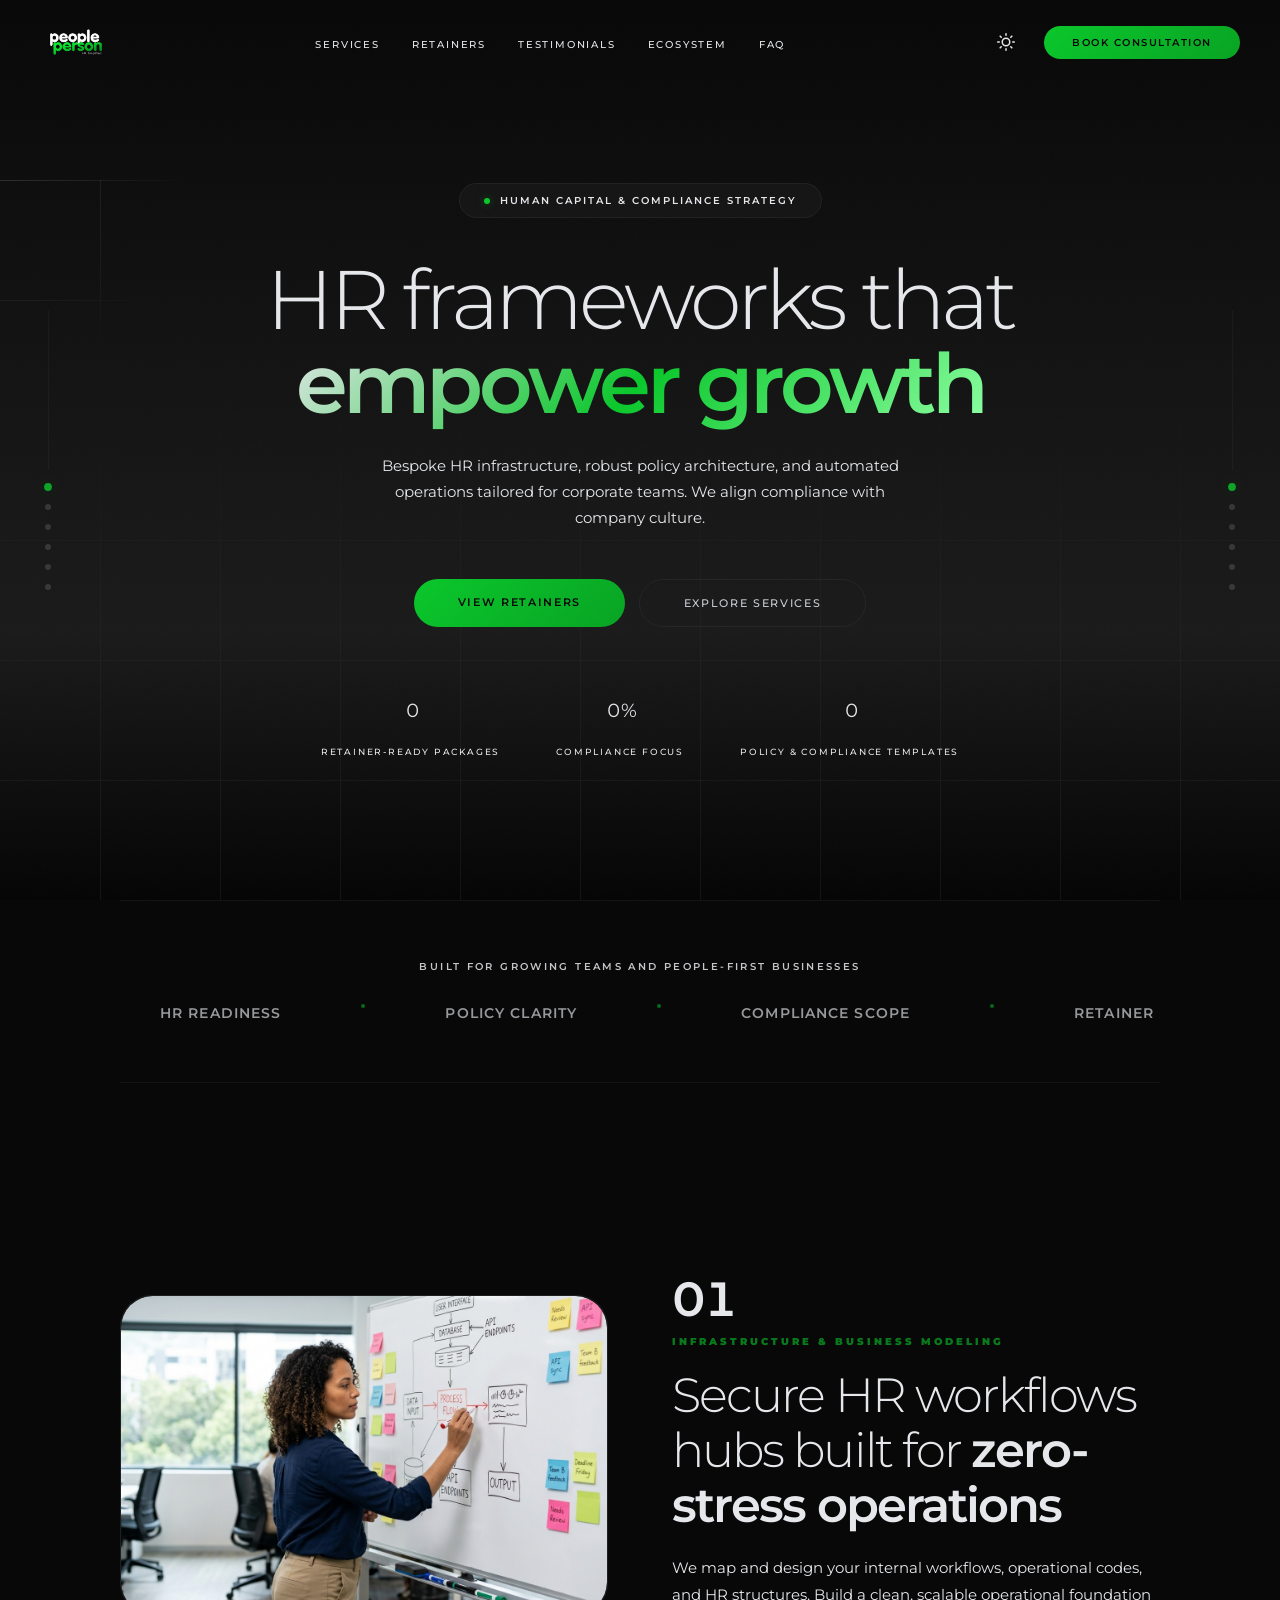
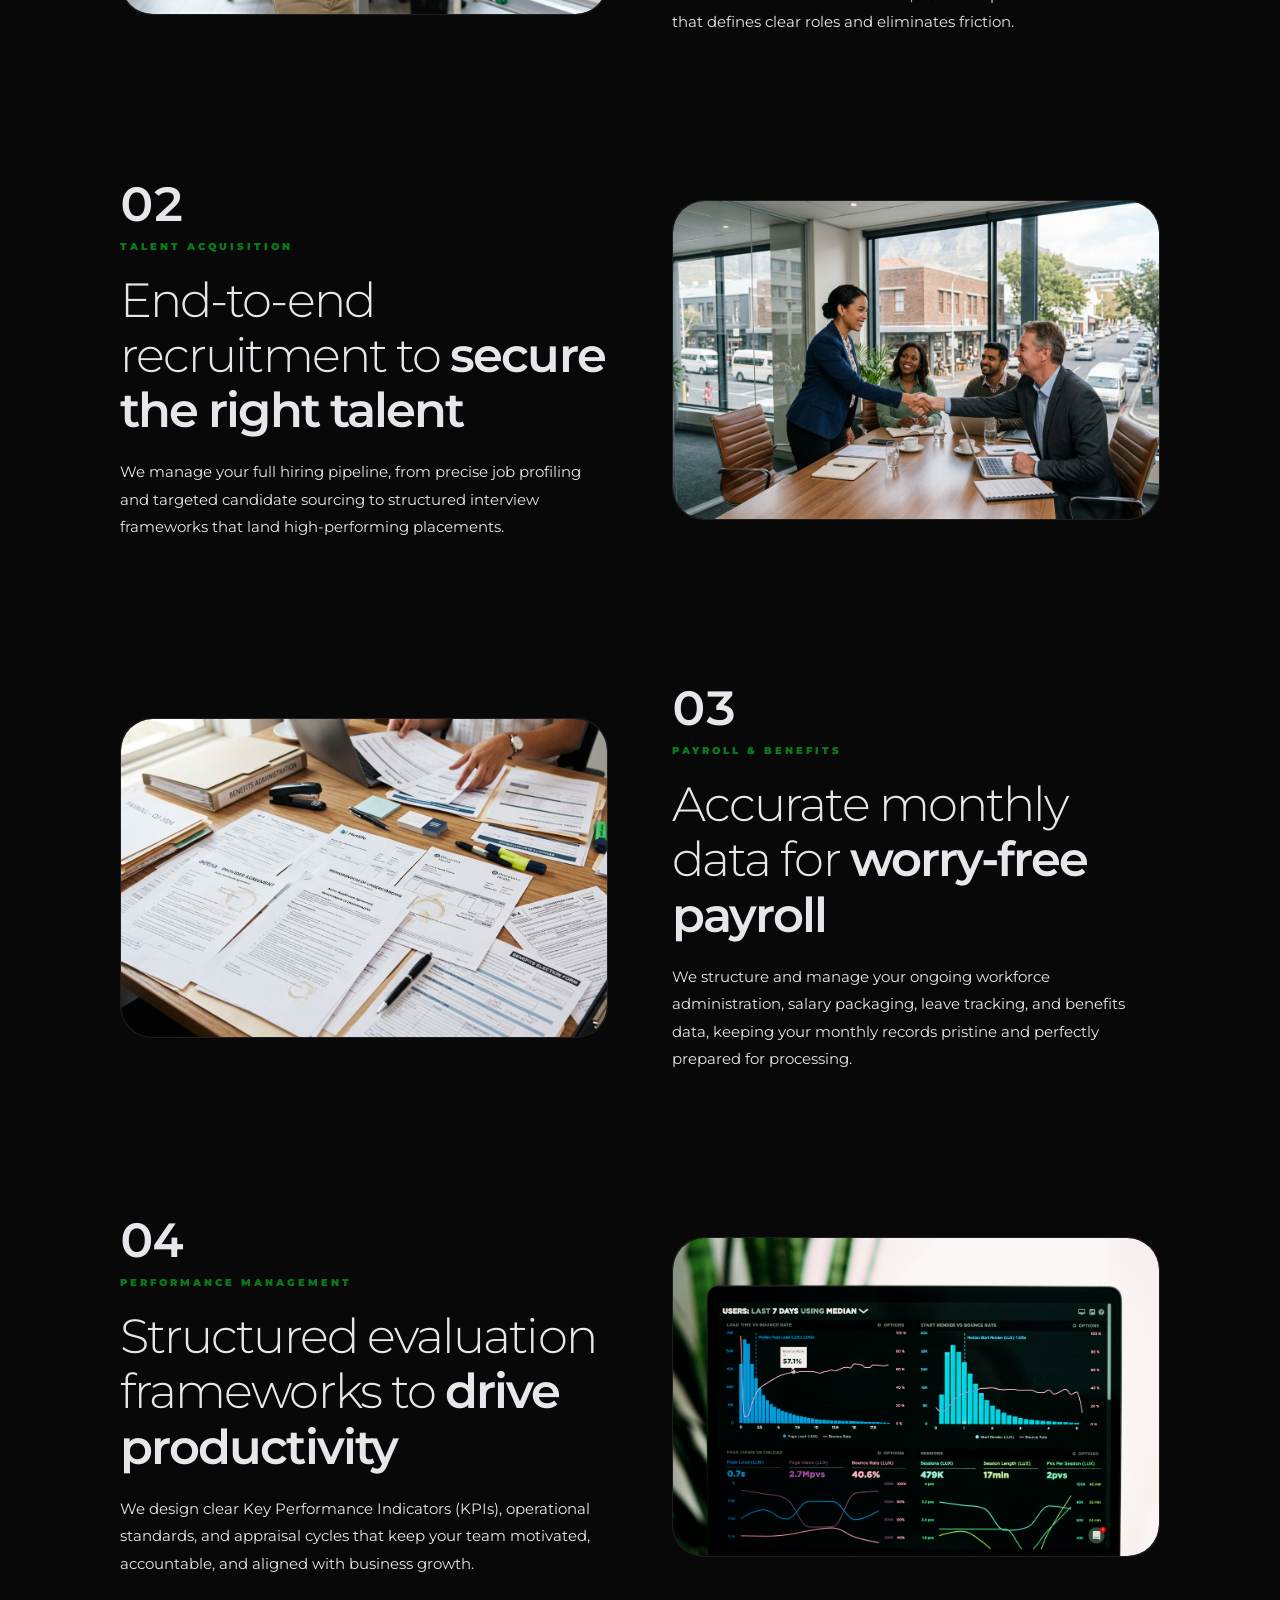
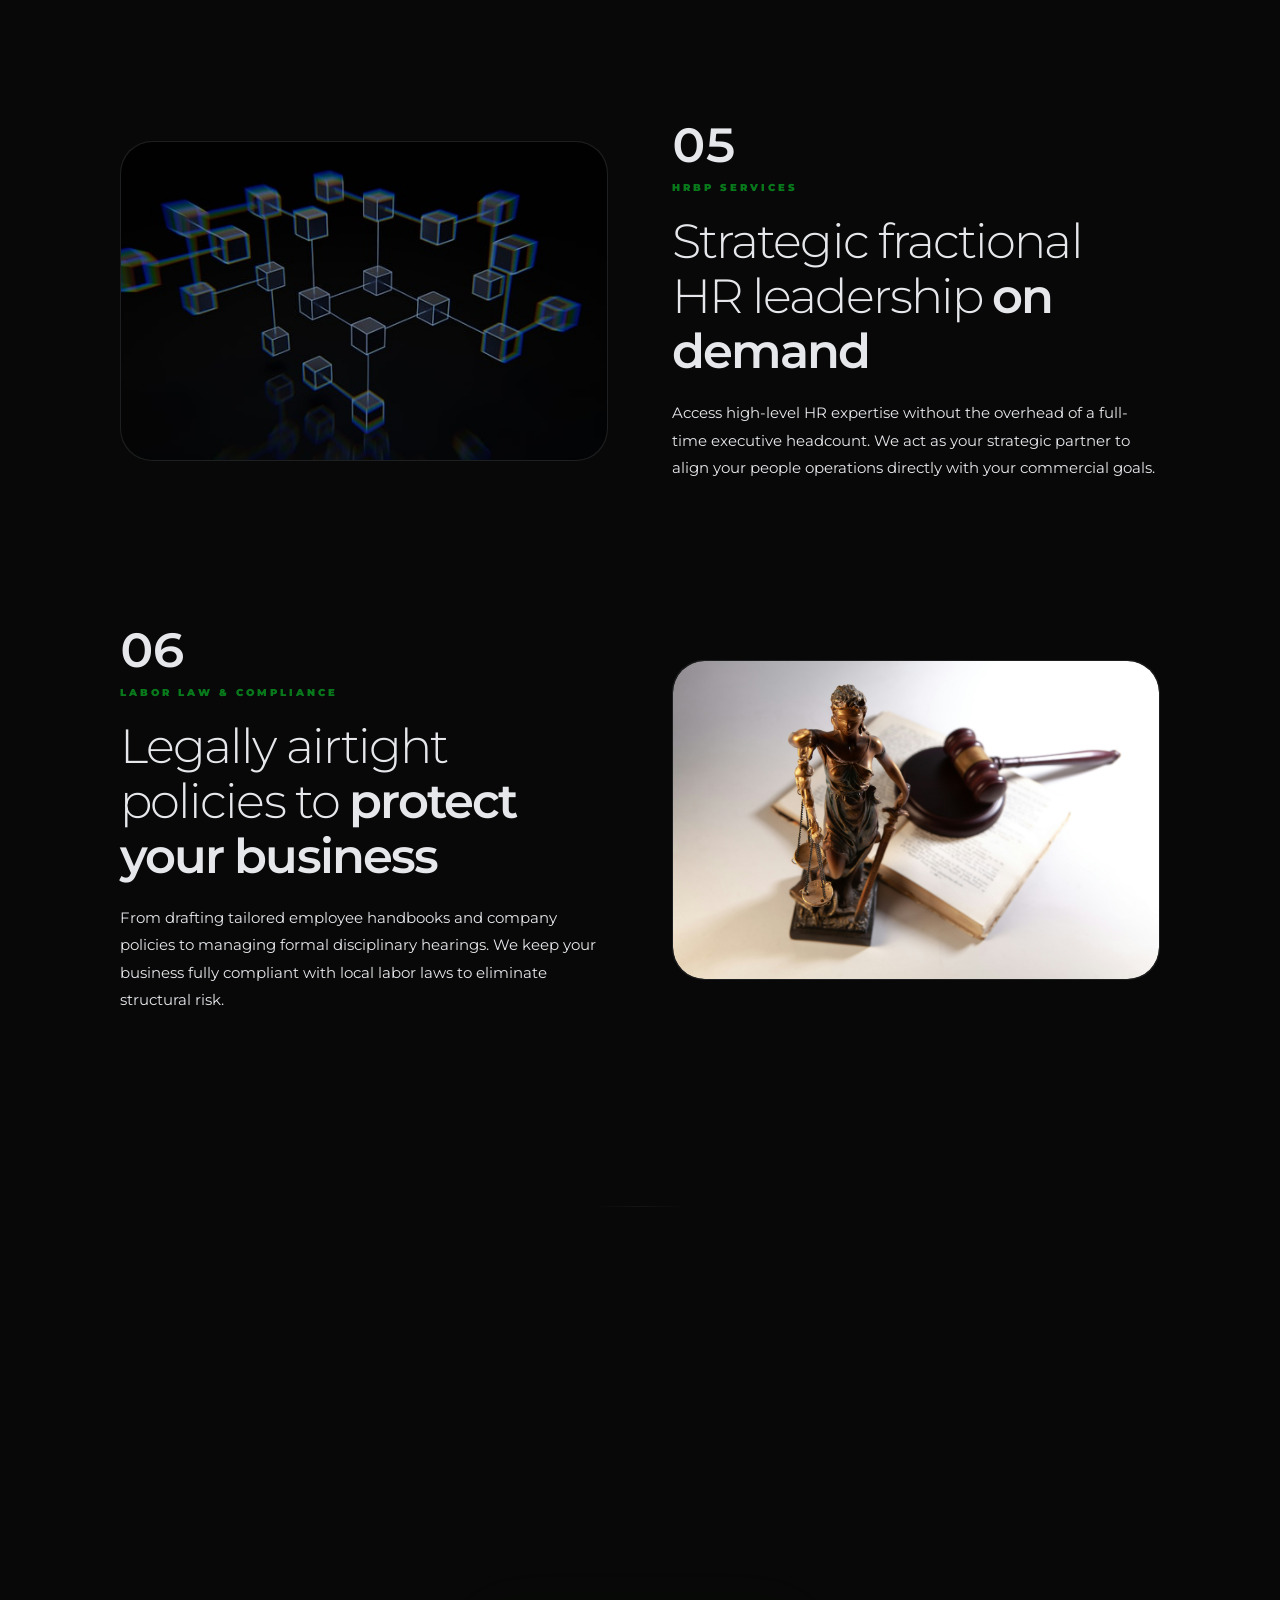
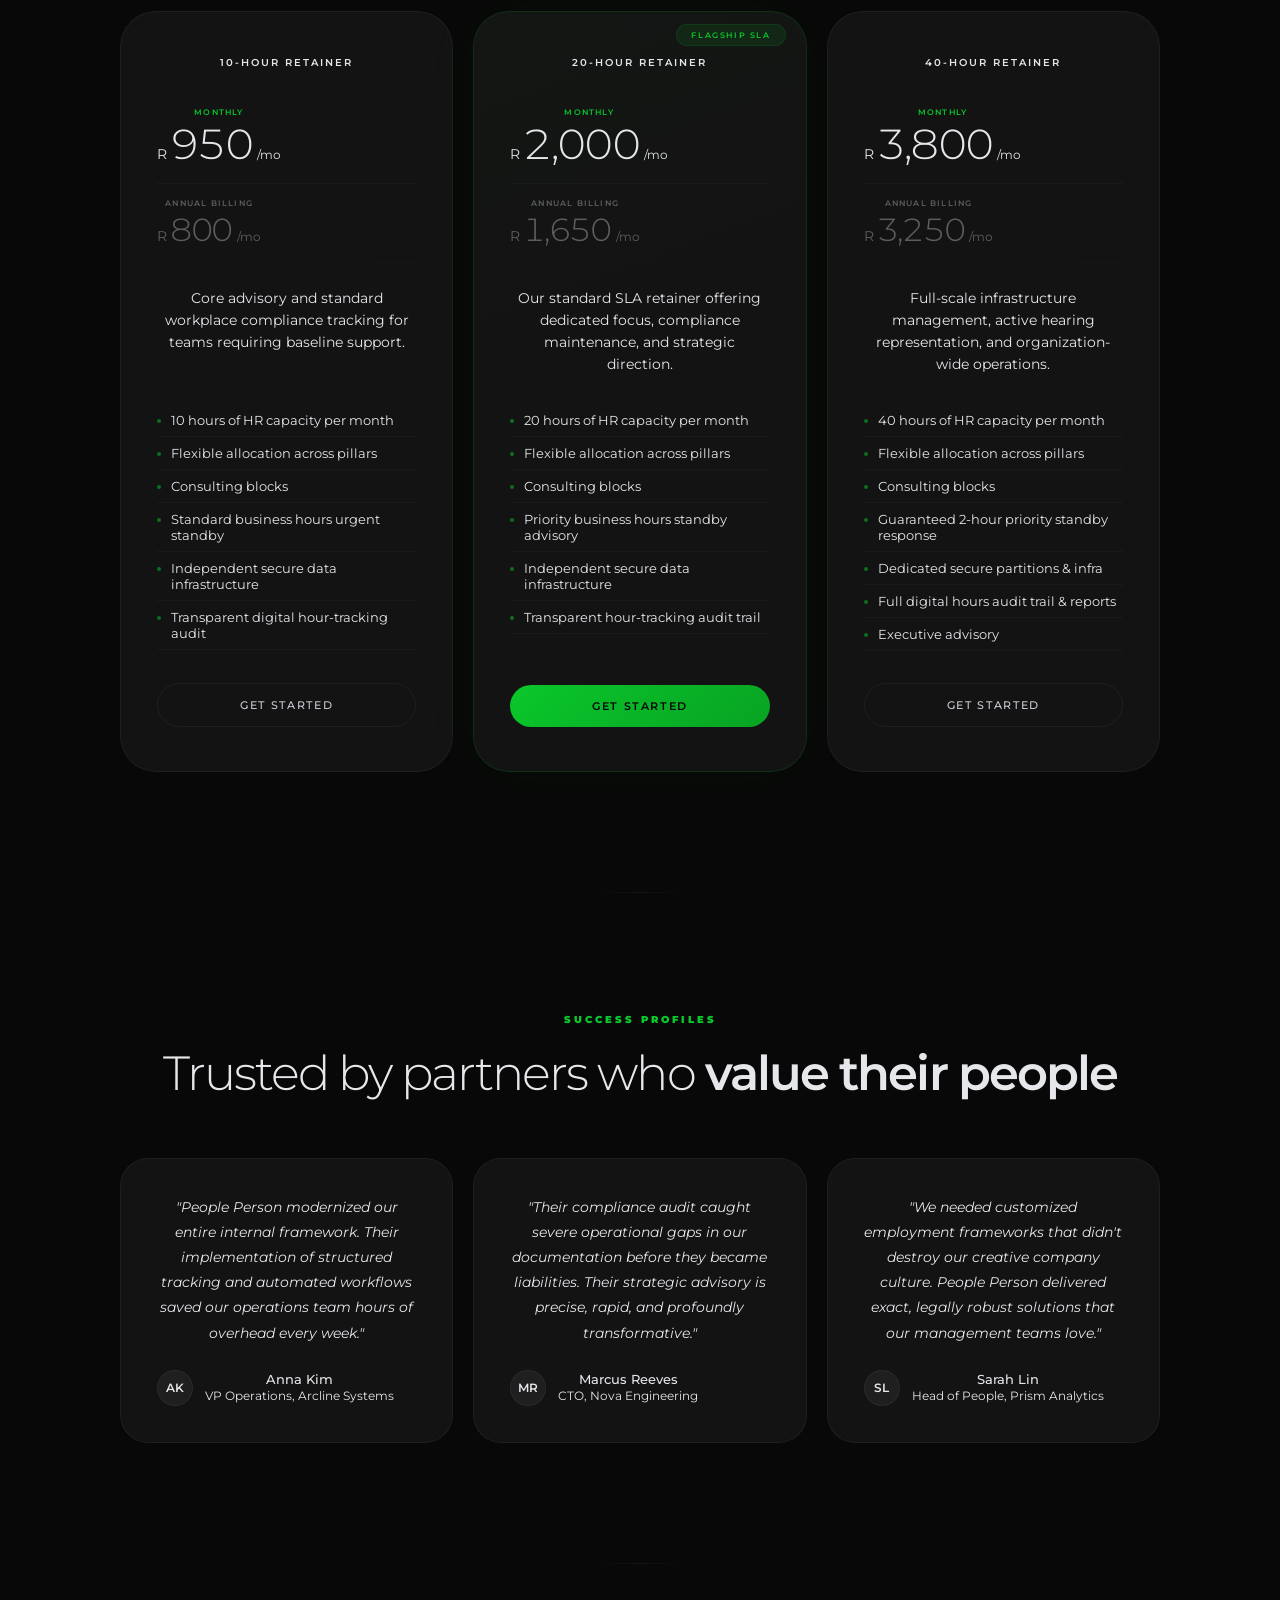
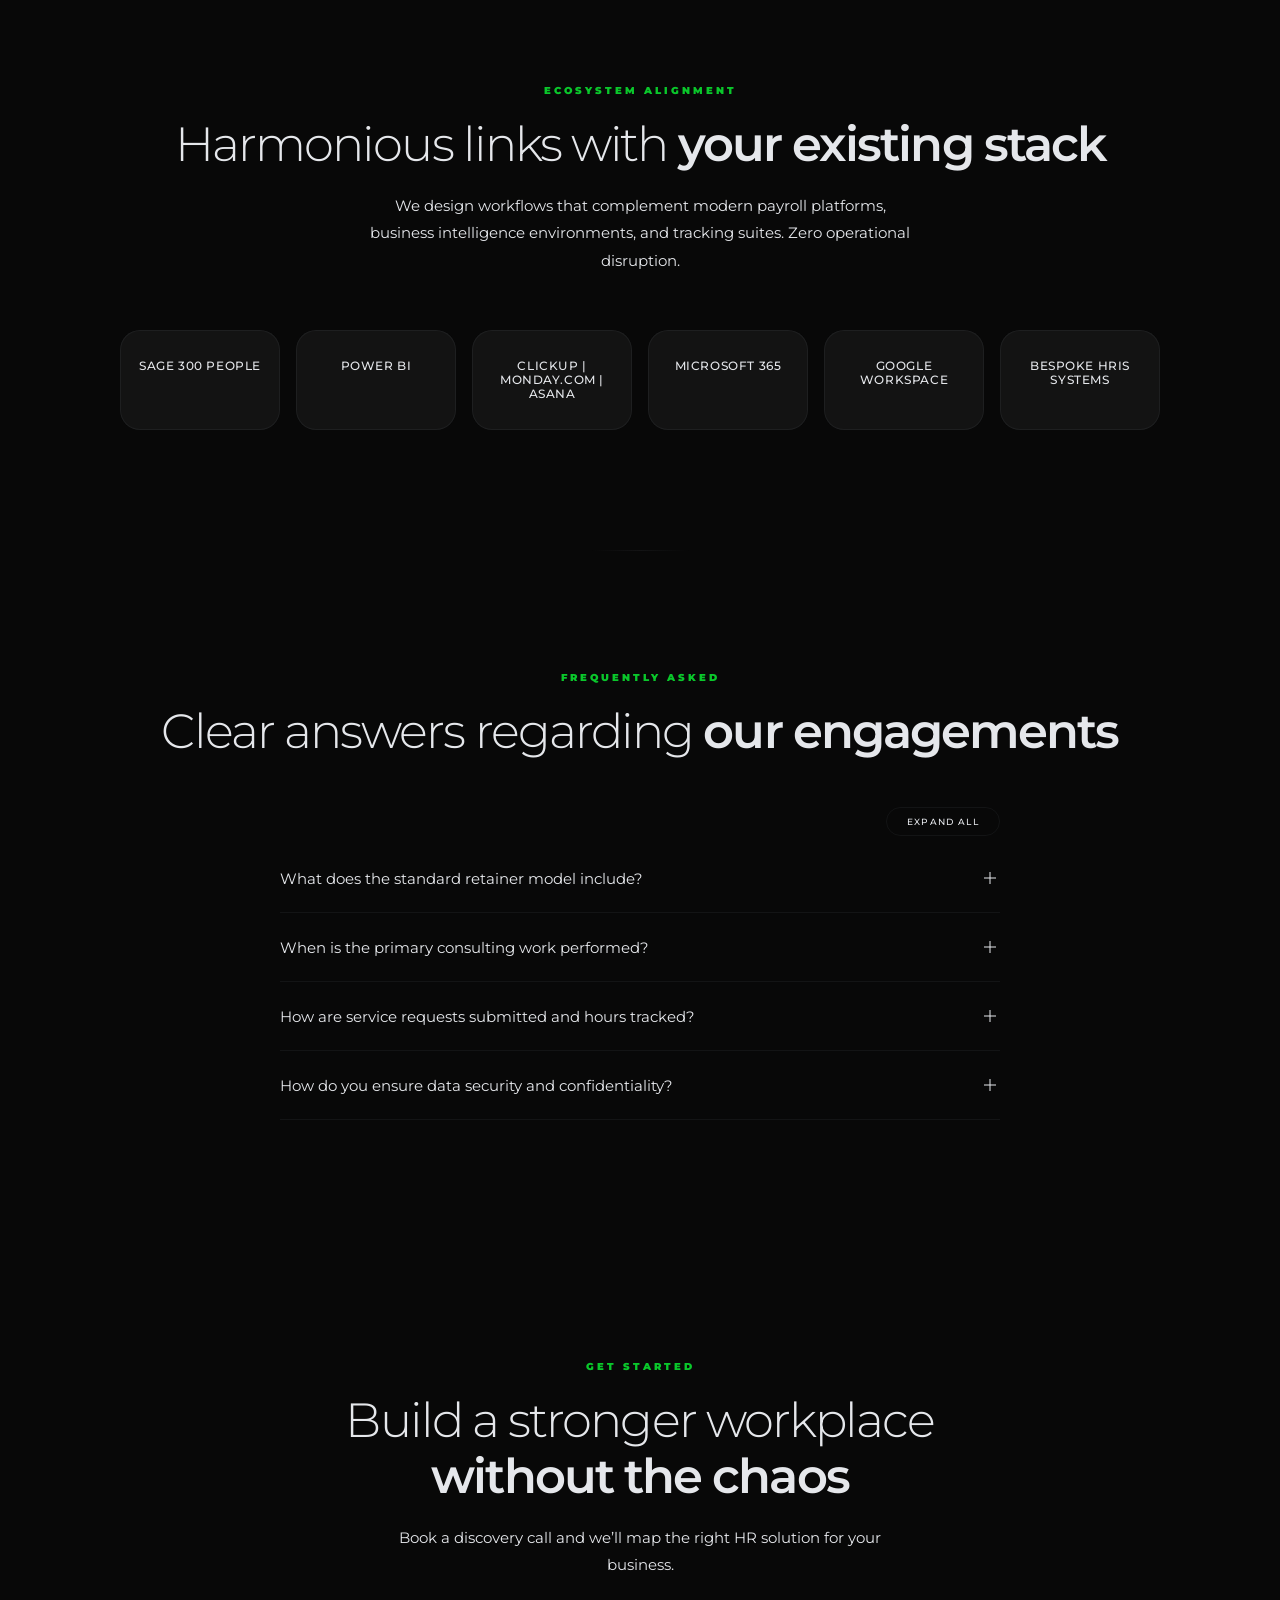
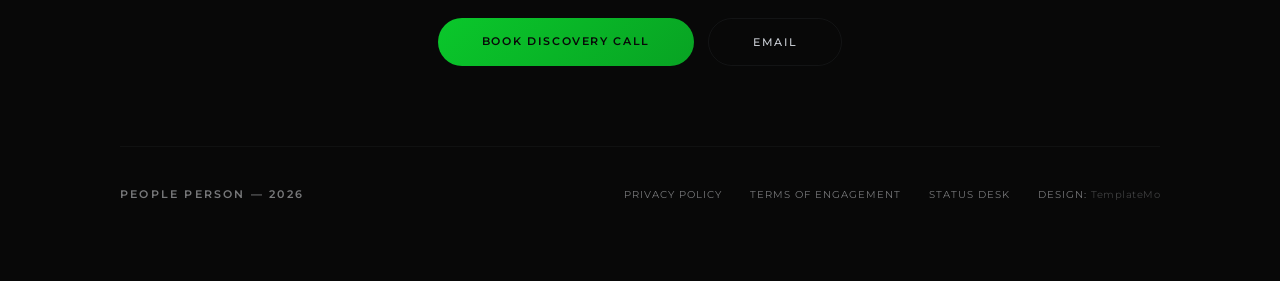
==== index.html @ 93ae8f50 "CTA update" ====
<!DOCTYPE html>
<html lang="en">
<head>
<meta charset="UTF-8">
<meta name="viewport" content="width=device-width, initial-scale=1.0">
<title>People Person — Bespoke HR Consultancy & People Strategy</title>
<link rel="preconnect" href="https://fonts.googleapis.com">
<link href="https://fonts.googleapis.com/css2?family=Montserrat:wght=300;400;500;600;700&display=swap" rel="stylesheet">
<link rel="stylesheet" href="templatemo-621-luminary-style.css">
</head>
<body>

<svg class="grain" width="100%" height="100%">
  <filter id="n"><feTurbulence type="fractalNoise" baseFrequency="0.65" numOctaves="5" stitchTiles="stitch"/><feColorMatrix type="saturate" values="0"/></filter>
  <rect width="100%" height="100%" filter="url(#n)"/>
</svg>
<div class="atmosphere"></div>

<nav class="top-nav" id="topNav">
  <a href="#hero" class="nav-brand" aria-label="People Person home">
    <img src="images/logo_dark_mode.png" alt="People Person Logo" class="logo-image logo-dark">
    <img src="images/logo_light_mode1.png" alt="People Person Logo" class="logo-image logo-light">
  </a>
  <ul class="nav-links">
    <li><a href="#services">Services</a></li>
    <li><a href="#pricing">Retainers</a></li>
    <li><a href="#testimonials">Testimonials</a></li>
    <li><a href="#integrations">Ecosystem</a></li>
    <li><a href="#faq">FAQ</a></li>
  </ul>
  <div class="nav-right" id="navRight">
    <button class="theme-toggle" id="themeToggle" aria-label="Toggle theme">
      <svg class="sun-icon" viewBox="0 0 24 24" width="18" height="18" stroke="currentColor" stroke-width="2" fill="none" stroke-linecap="round" stroke-linejoin="round">
        <circle cx="12" cy="12" r="5"></circle><line x1="12" y1="1" x2="12" y2="3"></line><line x1="12" y1="21" x2="12" y2="23"></line><line x1="4.22" y1="4.22" x2="5.64" y2="5.64"></line><line x1="18.36" y1="18.36" x2="19.78" y2="19.78"></line><line x1="1" y1="12" x2="3" y2="12"></line><line x1="21" y1="12" x2="23" y2="12"></line><line x1="4.22" y1="19.78" x2="5.64" y2="18.36"></line><line x1="18.36" y1="5.64" x2="19.78" y2="4.22"></line>
      </svg>
      <svg class="moon-icon" viewBox="0 0 24 24" width="18" height="18" stroke="currentColor" stroke-width="2" fill="none" stroke-linecap="round" stroke-linejoin="round">
        <path d="M21 12.79A9 9 0 1 1 11.21 3 7 7 0 0 0 21 12.79z"></path>
      </svg>
    </button>
    <a href="https://calendar.app.google/dWncbSp8jBmYi63D6" target="_blank" rel="noopener noreferrer" class="nav-cta">Book Consultation</a>
  </div>
  <button class="nav-toggle" id="navToggle" aria-label="Toggle menu" aria-expanded="false">
    <span class="toggle-bar"></span><span class="toggle-bar"></span>
  </button>
</nav>

<div class="mobile-menu" id="mobileMenu">
  <div class="mobile-menu-inner">
    <div class="mobile-menu-links">
      <a href="#hero" class="mobile-menu-link" data-index="01">Home</a>
      <a href="#services" class="mobile-menu-link" data-index="02">Services</a>
      <a href="#pricing" class="mobile-menu-link" data-index="03">Retainers</a>
      <a href="#testimonials" class="mobile-menu-link" data-index="04">Testimonials</a>
      <a href="#integrations" class="mobile-menu-link" data-index="05">Ecosystem</a>
      <a href="#faq" class="mobile-menu-link" data-index="06">FAQ</a>
      <a href="https://calendar.app.google/dWncbSp8jBmYi63D6" target="_blank" rel="noopener noreferrer" class="mobile-menu-link" data-index="07">Get Started</a>
    </div>
    <div class="mobile-menu-footer">
      <a href="mailto:hello@peopleperson.co.za?subject=Privacy%20Policy%20Request">Privacy Policy</a>
      <a href="mailto:hello@peopleperson.co.za?subject=Terms%20of%20Engagement">Terms of Engagement</a>
      <a href="mailto:hello@peopleperson.co.za?subject=Contact%20Request">Contact</a>
    </div>
  </div>
</div>

<nav class="side-panel left" aria-label="Scroll indicators">
  <div class="side-track"><div class="side-track-fill" id="leftTrack"></div></div>
  <div class="side-dot active"></div>
  <div class="side-dot"></div>
  <div class="side-dot"></div>
  <div class="side-dot"></div>
  <div class="side-dot"></div>
  <div class="side-dot"></div>
</nav>

<nav class="side-panel right" aria-label="Status indicators">
  <div class="side-track"><div class="side-track-fill" id="rightTrack"></div></div>
  <div class="side-dot"></div>
  <div class="side-dot"></div>
  <div class="side-dot active"></div>
  <div class="side-dot"></div>
  <div class="side-dot"></div>
  <div class="side-dot"></div>
</nav>

<main class="main">

  <section class="hero" id="hero">
    <div class="hero-grid"></div>
    <div class="hero-badge">
      <div class="hero-badge-dot"></div>
      <span>Human Capital & Compliance Strategy</span>
    </div>
    <h1>HR frameworks that<br><em>empower growth</em></h1>
    <p class="hero-sub">
      Bespoke HR infrastructure, robust policy architecture, and automated operations tailored for corporate teams. We align compliance with company culture.
    </p>
    <div class="hero-ctas">
      <a href="#pricing" class="btn-primary">View Retainers</a>
      <a href="#services" class="btn-secondary">Explore Services</a>
    </div>
    <div class="hero-metrics">
      <div class="metric">
        <div class="metric-value"><span class="counter" data-target="3" data-decimals="0">0</span></div>
        <div class="metric-label">Retainer-ready packages</div>
      </div>
      <div class="metric">
        <div class="metric-value"><span class="counter" data-target="100" data-decimals="0">0</span><span>%</span></div>
        <div class="metric-label">Compliance Focus</div>
      </div>
      <div class="metric">
        <div class="metric-value"><span class="counter" data-target="5" data-decimals="0">0</span></div>
        <div class="metric-label">Policy & compliance templates</div>
      </div>
    </div>
  </section>

  <div class="logo-ticker reveal">
    <div class="logo-ticker-label">Built for growing teams and people-first businesses</div>
    <div class="ticker-track" id="tickerTrack">
      <span class="ticker-item">HR readiness</span><span class="ticker-dot"></span>
      <span class="ticker-item">Policy clarity</span><span class="ticker-dot"></span>
      <span class="ticker-item">Compliance scope</span><span class="ticker-dot"></span>
      <span class="ticker-item">Retainer planning</span><span class="ticker-dot"></span>
      <span class="ticker-item">People operations</span><span class="ticker-dot"></span>
      <span class="ticker-item">Founder alignment</span><span class="ticker-dot"></span>
      <span class="ticker-item">HR readiness</span><span class="ticker-dot"></span>
      <span class="ticker-item">Policy clarity</span><span class="ticker-dot"></span>
      <span class="ticker-item">Compliance scope</span><span class="ticker-dot"></span>
      <span class="ticker-item">Retainer planning</span><span class="ticker-dot"></span>
      <span class="ticker-item">People operations</span><span class="ticker-dot"></span>
      <span class="ticker-item">Founder alignment</span><span class="ticker-dot"></span>
    </div>
  </div>

  <section class="section" id="services">

    <div class="feature reveal">
      <div class="feature-visual">
        <img src="images/infrastructure_modelling.png" alt="A photograph of a South African mixed race woman drawing a systems workflow on a whiteboard in an office. She uses a red marker, and colorful sticky notes are placed around the board. The image has a clean, soft-focus finish with clear details and minimal shadows. This image was generated with Gemini AI.">
      </div>
      <div class="feature-content">
        <div class="feature-number">01</div>
        <p class="section-tag">Infrastructure & Business Modeling</p>
        <h2 class="section-title">Secure HR workflows hubs built for <strong>zero-stress operations</strong></h2>
        <p class="section-body">
          We map and design your internal workflows, operational codes, and HR structures. Build a clean, scalable operational foundation that defines clear roles and eliminates friction.
        </p>
      </div>
    </div>

    <div class="feature reverse reveal">
      <div class="feature-visual">
        <img src="images/recruitment.png" alt="A photograph from inside a modern boardroom showing a diverse interview panel. A female candidate and a male panellist are smiling and shaking hands over a large wooden conference table in agreement. Large glass windows in the background look out onto a realistic view of Kloof Street in Gardens, Cape Town, with Table Mountain visible in the distance under neutral, daytime lighting. This image was generated with Gemini AI.">
      </div>
      <div class="feature-content">
        <div class="feature-number">02</div>
        <p class="section-tag">Talent Acquisition</p>
        <h2 class="section-title">End-to-end recruitment to <strong>secure the right talent</strong></h2>
        <p class="section-body">
          We manage your full hiring pipeline, from precise job profiling and targeted candidate sourcing to structured interview frameworks that land high-performing placements.
        </p>
      </div>
    </div>

    <div class="feature reveal">
      <div class="feature-visual">
        <img src="images/benefits_payroll.png" alt="This photograph captures a professional administrative environment. An over-the-shoulder perspective shows a person's hands (wearing a watch) sorting physical documents on a cluttered wooden desk. The foreground and middle ground are covered with multiple forms and invoices related to human resources. Visible document titles include: "BENEFITS ADMINISTRATION" on a file binder, a "PROVIDER AGREEMENT," "MEMORANDUM OF UNDERSTANDING," "Discovery Health INVOICE," a "W-4 FORM" labeled as a Payroll Authorization Form, and a "BENEFITS ELECTION FORM." The desk also holds a laptop (partially visible), a stapler, several pens, a yellow highlighter, a calculator, and two coffee cups. The background is a soft-focus view of an office with natural light. The lighting is soft and neutral. This image was generated with Gemini AI.">
      </div>
      <div class="feature-content">
        <div class="feature-number">03</div>
        <p class="section-tag">Payroll & Benefits</p>
        <h2 class="section-title">Accurate monthly data for <strong>worry-free payroll</strong></h2>
        <p class="section-body">
          We structure and manage your ongoing workforce administration, salary packaging, leave tracking, and benefits data, keeping your monthly records pristine and perfectly prepared for processing.
        </p>
      </div>
    </div>

    <div class="feature reverse reveal">
      <div class="feature-visual">
        <img src="images/performance_manage.jpg" alt="Photo by <a href="https://unsplash.com/@lukechesser?utm_source=unsplash&utm_medium=referral&utm_content=creditCopyText">Luke Chesser</a> on <a href="https://unsplash.com/photos/graphs-of-performance-analytics-on-a-laptop-screen-JKUTrJ4vK00?utm_source=unsplash&utm_medium=referral&utm_content=creditCopyText">Unsplash</a>>
      </div>
      <div class="feature-content">
        <div class="feature-number">04</div>
        <p class="section-tag">Performance Management</p>
        <h2 class="section-title">Structured evaluation frameworks to <strong>drive productivity</strong></h2>
        <p class="section-body">
          We design clear Key Performance Indicators (KPIs), operational standards, and appraisal cycles that keep your team motivated, accountable, and aligned with business growth.
        </p>
      </div>
    </div>

    <div class="feature reveal">
      <div class="feature-visual">
        <img src="images/tm-luminary-01.jpg" alt="Strategic HR operations dashboard consulting">
      </div>
      <div class="feature-content">
        <div class="feature-number">05</div>
        <p class="section-tag">HRBP Services</p>
        <h2 class="section-title">Strategic fractional HR leadership <strong>on demand</strong></h2>
        <p class="section-body">
          Access high-level HR expertise without the overhead of a full-time executive headcount. We act as your strategic partner to align your people operations directly with your commercial goals.
        </p>
      </div>
    </div>

    <div class="feature reverse reveal">
      <div class="feature-visual">
        <img src="images/compliance.jpg" alt="Photo by <a href="https://unsplash.com/@sasun1990?utm_source=unsplash&utm_medium=referral&utm_content=creditCopyText">Sasun Bughdaryan</a> on <a href="https://unsplash.com/photos/statue-of-justice-gavel-and-open-book-on-table-YFz39MOmxnQ?utm_source=unsplash&utm_medium=referral&utm_content=creditCopyText">Unsplash</a>
   </div>
      <div class="feature-content">
        <div class="feature-number">06</div>
        <p class="section-tag">Labor Law & Compliance</p>
        <h2 class="section-title">Legally airtight policies to <strong>protect your business</strong></h2>
        <p class="section-body">
          From drafting tailored employee handbooks and company policies to managing formal disciplinary hearings. We keep your business fully compliant with local labor laws to eliminate structural risk.
        </p>
      </div>

  </section>

  <div class="silk-divider reveal"></div>

  <section class="section section-center" id="pricing">
    <p class="section-tag reveal">Flexible Engagements</p>
    <h2 class="section-title reveal reveal-d1">Strategic HR solutions that <strong>match your size</strong></h2>
    <p class="section-body reveal reveal-d2">Secure continuous advisory or launch specific framework overhauls. Transparent, predictable models.</p>

    <div class="pricing-toggle reveal reveal-d3">
      <span class="pricing-toggle-label active" id="monthlyLabel">Monthly Retainer</span>
      <div class="toggle-switch" id="pricingToggle" role="switch" aria-checked="false" tabindex="0"></div>
      <span class="pricing-toggle-label" id="annualLabel">Annual Commitment</span>
      <span class="save-badge" id="saveBadge">Save 15%</span>
    </div>

    <div class="pricing-grid">
      <div class="pricing-card reveal reveal-d1">
        <div class="pricing-badge">Starter</div>
        <div class="pricing-tier">10-Hour Retainer</div>
        <div class="pricing-prices">
          <div class="price-option monthly active">
            <div>
              <div class="price-label">Monthly</div>
              <div class="price-option-left">
                <span class="price-currency">R</span>
                <span class="price-amount">950</span>
                <span class="price-period">/mo</span>
              </div>
            </div>
          </div>
          <div class="price-option annual">
            <div>
              <div class="price-label">Annual Billing</div>
              <div class="price-option-left">
                <span class="price-currency">R</span>
                <span class="price-amount">800</span>
                <span class="price-period">/mo</span>
              </div>
            </div>
          </div>
        </div>
        <p class="pricing-desc">Core advisory and standard workplace compliance tracking for teams requiring baseline support.</p>
        <ul class="pricing-features">
          <li>10 hours of HR capacity per month</li>
          <li>Flexible allocation across pillars</li>
          <li>Consulting blocks</li>
          <li>Standard business hours urgent standby</li>
          <li>Independent secure data infrastructure</li>
          <li>Transparent digital hour-tracking audit</li>
        </ul>
        <a href="https://calendar.app.google/dWncbSp8jBmYi63D6" target="_blank" rel="noopener noreferrer" class="btn-secondary">Get Started</a>
      </div>

      <div class="pricing-card featured reveal reveal-d2">
        <div class="pricing-badge">Flagship SLA</div>
        <div class="pricing-tier">20-Hour Retainer</div>
        <div class="pricing-prices">
          <div class="price-option monthly active">
            <div>
              <div class="price-label">Monthly</div>
              <div class="price-option-left">
                <span class="price-currency">R</span>
                <span class="price-amount">2,000</span>
                <span class="price-period">/mo</span>
              </div>
            </div>
          </div>
          <div class="price-option annual">
            <div>
              <div class="price-label">Annual Billing</div>
              <div class="price-option-left">
                <span class="price-currency">R</span>
                <span class="price-amount">1,650</span>
                <span class="price-period">/mo</span>
              </div>
            </div>
          </div>
        </div>
        <p class="pricing-desc">Our standard SLA retainer offering dedicated focus, compliance maintenance, and strategic direction.</p>
        <ul class="pricing-features">
          <li>20 hours of HR capacity per month</li>
          <li>Flexible allocation across pillars</li>
          <li>Consulting blocks</li>
          <li>Priority business hours standby advisory</li>
          <li>Independent secure data infrastructure</li>
          <li>Transparent hour-tracking audit trail</li>
        </ul>
        <a href="https://calendar.app.google/dWncbSp8jBmYi63D6" target="_blank" rel="noopener noreferrer" class="btn-primary">Get Started</a>
      </div>

      <div class="pricing-card reveal reveal-d3">
        <div class="pricing-badge">Enterprise</div>
        <div class="pricing-tier">40-Hour Retainer</div>
        <div class="pricing-prices">
          <div class="price-option monthly active">
            <div>
              <div class="price-label">Monthly</div>
              <div class="price-option-left">
                <span class="price-currency">R</span>
                <span class="price-amount">3,800</span>
                <span class="price-period">/mo</span>
              </div>
            </div>
          </div>
          <div class="price-option annual">
            <div>
              <div class="price-label">Annual Billing</div>
              <div class="price-option-left">
                <span class="price-currency">R</span>
                <span class="price-amount">3,250</span>
                <span class="price-period">/mo</span>
              </div>
            </div>
          </div>
        </div>
        <p class="pricing-desc">Full-scale infrastructure management, active hearing representation, and organization-wide operations.</p>
        <ul class="pricing-features">
          <li>40 hours of HR capacity per month</li>
          <li>Flexible allocation across pillars</li>
          <li>Consulting blocks</li>
          <li>Guaranteed 2-hour priority standby response</li>
          <li>Dedicated secure partitions & infra</li>
          <li>Full digital hours audit trail & reports</li>
          <li>Executive advisory</li>
        </ul>
        <a href="https://calendar.app.google/dWncbSp8jBmYi63D6" target="_blank" rel="noopener noreferrer" class="btn-secondary">Get Started</a>
      </div>
    </div>
  </section>

  <div class="silk-divider reveal"></div>

  <section class="section section-center" id="testimonials">
    <p class="section-tag reveal">Success Profiles</p>
    <h2 class="section-title reveal reveal-d1">Trusted by partners who <strong>value their people</strong></h2>

    <div class="testimonials-grid">
      <div class="testimonial-card reveal reveal-d1">
        <p class="testimonial-quote">"People Person modernized our entire internal framework. Their implementation of structured tracking and automated workflows saved our operations team hours of overhead every week."</p>
        <div class="testimonial-author">
          <div class="testimonial-avatar">AK</div>
          <div>
            <div class="testimonial-name">Anna Kim</div>
            <div class="testimonial-role">VP Operations, Arcline Systems</div>
          </div>
        </div>
      </div>

      <div class="testimonial-card reveal reveal-d2">
        <p class="testimonial-quote">"Their compliance audit caught severe operational gaps in our documentation before they became liabilities. Their strategic advisory is precise, rapid, and profoundly transformative."</p>
        <div class="testimonial-author">
          <div class="testimonial-avatar">MR</div>
          <div>
            <div class="testimonial-name">Marcus Reeves</div>
            <div class="testimonial-role">CTO, Nova Engineering</div>
          </div>
        </div>
      </div>

      <div class="testimonial-card reveal reveal-d3">
        <p class="testimonial-quote">"We needed customized employment frameworks that didn't destroy our creative company culture. People Person delivered exact, legally robust solutions that our management teams love."</p>
        <div class="testimonial-author">
          <div class="testimonial-avatar">SL</div>
          <div>
            <div class="testimonial-name">Sarah Lin</div>
            <div class="testimonial-role">Head of People, Prism Analytics</div>
          </div>
        </div>
      </div>
    </div>
  </section>

  <div class="silk-divider reveal"></div>

  <section class="section section-center" id="integrations">
    <p class="section-tag reveal">Ecosystem Alignment</p>
    <h2 class="section-title reveal reveal-d1">Harmonious links with <strong>your existing stack</strong></h2>
    <p class="section-body reveal reveal-d2">We design workflows that complement modern payroll platforms, business intelligence environments, and tracking suites. Zero operational disruption.</p>

    <div class="integrations-grid reveal reveal-d3">
      <div class="integration-item"><div class="integration-name">Sage 300 People</div></div>
      <div class="integration-item"><div class="integration-name">Power BI</div></div>
      <div class="integration-item"><div class="integration-name">ClickUp | Monday.com | Asana</div></div>
      <div class="integration-item"><div class="integration-name">Microsoft 365</div></div>
      <div class="integration-item"><div class="integration-name">Google Workspace</div></div>
      <div class="integration-item"><div class="integration-name">Bespoke HRIS Systems</div></div>
    </div>
  </section>

  <div class="silk-divider reveal"></div>

  <section class="section section-center" id="faq">
    <p class="section-tag reveal">Frequently Asked</p>
    <h2 class="section-title reveal reveal-d1">Clear answers regarding <strong>our engagements</strong></h2>

    <div class="faq-list reveal reveal-d2">
      <div class="faq-controls">
        <button class="faq-toggle-all" id="faqToggleAll">Expand All</button>
      </div>
      <div class="faq-item">
        <button class="faq-question">What does the standard retainer model include?<span class="faq-icon"></span></button>
        <div class="faq-answer"><div class="faq-answer-inner">Our flagship retainer includes a flexible allocation of 20 (twenty) hours per calendar month, which can be distributed across any combination of HR advisory, compliance, system pipeline deployment, or training functions selected by the Client.</div></div>
      </div>
      <div class="faq-item">
        <button class="faq-question">When is the primary consulting work performed?<span class="faq-icon"></span></button>
        <div class="faq-answer"><div class="faq-answer-inner">To ensure high-quality delivery and dedicated focus, primary service execution and administrative tasks are performed during dedicated consulting blocks—typically after 17:00 SAST on weekdays and during weekends. Brief urgent telephonic or email advisory is available during standard business hours.</div></div>
      </div>
      <div class="faq-item">
        <button class="faq-question">How are service requests submitted and hours tracked?<span class="faq-icon"></span></button>
        <div class="faq-answer"><div class="faq-answer-inner">All service requests and management tasks are submitted via your preferred digital platform or email to ensure a transparent, automated audit trail of the hours utilized. This gives you complete visibility over your monthly hour allocations.</div></div>
      </div>
      <div class="faq-item">
        <button class="faq-question">How do you ensure data security and confidentiality?<span class="faq-icon"></span></button>
        <div class="faq-answer"><div class="faq-answer-inner">Data segregation is critical. We maintain completely independent infrastructure and equipment for all "People Person" operations to guarantee total isolation, partitioning, and absolute confidentiality of your corporate records.</div></div>
      </div>
    </div>
  </section>

  <section class="footer-cta" id="cta">
    <p class="section-tag reveal">Get Started</p>
    <h2 class="section-title reveal reveal-d1">Build a stronger workplace<br><strong>without the chaos</strong></h2>
    <p class="section-body reveal reveal-d2" style="margin: 0 auto;">Book a discovery call and we’ll map the right HR solution for your business.</p>
    <div class="footer-ctas reveal reveal-d3">
      <a href="https://calendar.app.google/dWncbSp8jBmYi63D6" target="_blank" rel="noopener noreferrer" class="btn-primary">Book Discovery Call</a>
      <a href="mailto:hello@peopleperson.co.za" class="btn-secondary">Email</a>
    </div>

    <div class="footer-bar reveal reveal-d4" style="margin-top: 80px;">
      <div class="footer-brand">People Person &mdash; 2026</div>
      <div class="footer-links">
        <a href="mailto:hello@peopleperson.co.za?subject=Privacy%20Policy%20Request">Privacy Policy</a>
        <a href="mailto:hello@peopleperson.co.za?subject=Terms%20of%20Engagement">Terms of Engagement</a>
        <a href="#faq">Status Desk</a>
        <span class="footer-credit">Design: <a href="https://templatemo.com" target="_blank" rel="nofollow">TemplateMo</a></span>
      </div>
    </div>
  </section>

</main>

<script src="templatemo-621-luminary-script.js"></script>
</body>
</html>
---- templatemo-621-luminary-style.css ----
/*
TemplateMo 621 Luminary
https://templatemo.com/tm-621-luminary
*/

*, *::before, *::after { margin: 0; padding: 0; box-sizing: border-box; }

:root {
  --base-deep: #080808;
  --base-mid: #121212;
  --base-soft: #1b1b1b;
  --slate-warm: #6B7280;
  --slate-light: #E5E7EB;
  --graphite: #1f1f1f;
  --graphite-soft: #2d2d2d;
  --ivory: #E5E7EB;
  --ivory-muted: #C9CDD4;
  --silver: #0ac72b;
  --green: #0ac72b;
  --panel-bg: rgba(27, 27, 27, 0.65);
  --panel-border: rgba(156, 163, 175, 0.08);
  --silk-ease: cubic-bezier(0.16, 1, 0.3, 1);
}

html { scroll-behavior: smooth; font-size: 16px; scroll-padding-top: 80px; }

body {
  font-family: 'Montserrat', sans-serif;
  background: var(--base-deep);
  color: var(--ivory);
  overflow-x: hidden;
  -webkit-font-smoothing: antialiased;
}

/* ── Grain ── */
.grain {
  position: fixed; inset: 0; pointer-events: none; z-index: 9999;
  opacity: 0.028; mix-blend-mode: overlay;
}

/* ── BG ── */
.atmosphere {
  position: fixed; inset: 0; z-index: 0;
  background: linear-gradient(180deg, #080808 0%, #121212 35%, #1b1b1b 70%, #050505 100%);
}

/* ── Nav ── */
.top-nav {
  position: fixed; top: 0; left: 0; right: 0; z-index: 600;
  display: flex; justify-content: space-between; align-items: center;
  padding: 24px 40px;
  transition: background 0.8s var(--silk-ease), padding 0.8s var(--silk-ease);
}
.top-nav.scrolled {
  background: rgba(8, 8, 8, 0.85);
  backdrop-filter: blur(20px); -webkit-backdrop-filter: blur(20px);
  padding: 16px 40px;
}
.nav-brand { display: flex; align-items: center; text-decoration: none; }
.logo-image { height: 36px; width: auto; object-fit: contain; }
body:not(.light-mode) .logo-light { display: none; }
body:not(.light-mode) .logo-dark { display: block; }
body.light-mode .logo-light { display: block; }
body.light-mode .logo-dark { display: none; }
.nav-links { display: flex; gap: 32px; list-style: none; align-items: center; }
.nav-links a {
  font-size: 10px; font-weight: 500; letter-spacing: 0.18em; text-transform: uppercase;
  color: var(--slate-light); text-decoration: none; position: relative; padding: 14px 0 6px;
  transition: color 0.8s var(--silk-ease);
}
.nav-links a::after {
  content: ''; position: absolute; top: 0; left: 50%;
  width: 6px; height: 6px;
  border-right: 1px solid var(--silver); border-bottom: 1px solid var(--silver);
  transform: translateX(-50%) rotate(45deg) translateY(-8px);
  opacity: 0; transition: transform 0.8s var(--silk-ease), opacity 0.6s var(--silk-ease);
  pointer-events: none;
}
.nav-links a:hover { color: var(--ivory); }
.nav-links a:hover::after { opacity: 0.7; transform: translateX(-50%) rotate(45deg) translateY(0); }
.nav-links a.active { color: var(--ivory-muted); }
.nav-links a.active::after { opacity: 0.4; transform: translateX(-50%) rotate(45deg) translateY(0); }
.nav-cta {
  padding: 10px 28px; border-radius: 100px; font-family: inherit;
  font-size: 10px; font-weight: 600; letter-spacing: 0.15em; text-transform: uppercase;
  background: linear-gradient(135deg, var(--silver), #08a323);
  color: var(--base-deep); border: none; cursor: pointer; text-decoration: none;
  transition: transform 0.8s var(--silk-ease), box-shadow 0.8s var(--silk-ease);
}
.nav-cta:hover { transform: scale(1.03); box-shadow: 0 6px 30px rgba(10,199,43,0.15); }

/* ── Hamburger ── */
.nav-toggle {
  display: none; background: none; border: none; cursor: pointer;
  width: 32px; height: 24px; position: relative; padding: 0;
}
.toggle-bar {
  display: block; width: 100%; height: 1.5px; background: var(--ivory);
  position: absolute; left: 0;
  transition: transform 0.6s var(--silk-ease), top 0.6s var(--silk-ease);
}
.toggle-bar:nth-child(1) { top: 6px; }
.toggle-bar:nth-child(2) { top: 16px; }
.nav-toggle.active .toggle-bar:nth-child(1) { top: 11px; transform: rotate(45deg); }
.nav-toggle.active .toggle-bar:nth-child(2) { top: 11px; transform: rotate(-45deg); }

/* ── Mobile Menu ── */
.mobile-menu {
  position: fixed; inset: 0; z-index: 550;
  pointer-events: none; opacity: 0; visibility: hidden;
  transition: opacity 0.6s var(--silk-ease), visibility 0.6s var(--silk-ease);
}
.mobile-menu.open { opacity: 1; visibility: visible; pointer-events: auto; }
.mobile-menu-inner {
  position: absolute; inset: 0;
  background: rgba(8, 8, 8, 0.94);
  backdrop-filter: blur(40px); -webkit-backdrop-filter: blur(40px);
  display: flex; flex-direction: column; justify-content: center;
  padding: 100px 40px 60px; overflow-y: auto;
}
.mobile-menu-links { display: flex; flex-direction: column; flex: 1; justify-content: center; }
.mobile-menu-link {
  display: flex; align-items: baseline; gap: 16px;
  font-size: clamp(1.6rem, 5vw, 2.6rem); font-weight: 300; letter-spacing: -0.02em;
  color: var(--ivory); text-decoration: none; padding: 14px 0;
  border-bottom: 1px solid rgba(156,163,175,0.06); position: relative;
  opacity: 0; transform: translateY(20px);
  transition: opacity 0.3s ease, transform 0.3s ease, color 0.6s var(--silk-ease);
}
.mobile-menu.open .mobile-menu-link {
  opacity: 1; transform: translateY(0);
  transition: opacity 0.5s var(--silk-ease), transform 0.5s var(--silk-ease), color 0.6s var(--silk-ease);
}
.mobile-menu.open .mobile-menu-link:nth-child(1) { transition-delay: 0.06s; }
.mobile-menu.open .mobile-menu-link:nth-child(2) { transition-delay: 0.12s; }
.mobile-menu.open .mobile-menu-link:nth-child(3) { transition-delay: 0.18s; }
.mobile-menu.open .mobile-menu-link:nth-child(4) { transition-delay: 0.24s; }
.mobile-menu.open .mobile-menu-link:nth-child(5) { transition-delay: 0.30s; }
.mobile-menu.open .mobile-menu-link:nth-child(6) { transition-delay: 0.36s; }
.mobile-menu.open .mobile-menu-link:nth-child(7) { transition-delay: 0.42s; }
.mobile-menu-link::before {
  content: attr(data-index); font-size: 10px; font-weight: 500;
  letter-spacing: 0.15em; color: var(--slate-light); opacity: 0.4;
  min-width: 24px; font-variant-numeric: tabular-nums;
}
.mobile-menu-footer {
  display: flex; justify-content: space-between; align-items: center;
  padding-top: 24px; border-top: 1px solid rgba(156,163,175,0.06);
  opacity: 0; transition: opacity 0.3s ease;
}
.mobile-menu.open .mobile-menu-footer {
  opacity: 1; transition: opacity 0.5s var(--silk-ease) 0.45s;
}
.mobile-menu-footer a {
  font-size: 10px; font-weight: 400; letter-spacing: 0.1em; text-transform: uppercase;
  color: var(--slate-light); opacity: 0.4; text-decoration: none;
}
body.menu-open { overflow: hidden; }
body.menu-open .top-nav { background: rgba(8,8,8,0.95); backdrop-filter: blur(20px); }

/* ── Side Panels ── */
.side-panel {
  position: fixed; top: 50%; transform: translateY(-50%);
  width: 56px; z-index: 100;
  display: flex; flex-direction: column; align-items: center;
  gap: 14px; padding: 24px 0;
}
.side-panel.left { left: 20px; }
.side-panel.right { right: 20px; }
.side-label {
  writing-mode: vertical-rl; text-orientation: mixed;
  font-size: 9px; font-weight: 500; letter-spacing: 0.25em; text-transform: uppercase;
  color: var(--slate-light); opacity: 0.5;
}
.side-track {
  width: 1px; height: 160px;
  background: rgba(156,163,175,0.06); position: relative; border-radius: 1px;
}
.side-track-fill {
  position: absolute; top: 0; left: 0; width: 100%; height: 0%;
  background: linear-gradient(to bottom, var(--silver), rgba(10,199,43,0.15));
  border-radius: 1px; transition: height 1.2s var(--silk-ease);
}
.side-dot {
  width: 6px; height: 6px; border-radius: 50%;
  background: var(--slate-light); opacity: 0.15;
  transition: opacity 0.8s var(--silk-ease), transform 0.8s var(--silk-ease), box-shadow 0.8s var(--silk-ease);
}
.side-dot.active {
  opacity: 0.8; background: var(--silver);
  box-shadow: 0 0 12px rgba(10,199,43,0.3); transform: scale(1.3);
}
.side-readout {
  font-size: 9px; font-weight: 400; letter-spacing: 0.1em;
  color: var(--slate-light); opacity: 0.35;
  font-variant-numeric: tabular-nums;
}

/* ── Container ── */
.main { position: relative; z-index: 10; max-width: 1120px; margin: 0 auto; padding: 0 40px; }

/* ── Shared ── */
.section { padding: 120px 0; position: relative; }
.section-tag {
  font-size: 10px; font-weight: 1000; letter-spacing: 0.3em; text-transform: uppercase;
  color: var(--green); opacity: 0.6; margin-bottom: 20px;
}
.section-title {
  font-size: clamp(2rem, 4vw, 3rem); font-weight: 300;
  letter-spacing: -0.04em; line-height: 1.15; color: var(--ivory); margin-bottom: 20px;
}
.section-title strong { font-weight: 600; }
.section-body {
  font-size: 0.95rem; font-weight: 400; line-height: 1.8; color: var(--slate-light); max-width: 540px;
}
.section-center { text-align: center; }
.section-center .section-body { margin: 0 auto; }

.silk-divider { width: 100px; height: 1px; background: linear-gradient(90deg, transparent, var(--panel-border), transparent); margin: 0 auto; }

.btn-primary {
  display: inline-block; padding: 16px 44px; border-radius: 100px;
  background: linear-gradient(135deg, var(--silver), #08a323);
  color: var(--base-deep); font-family: inherit; font-size: 11px; font-weight: 600;
  letter-spacing: 0.15em; text-transform: uppercase; border: none; cursor: pointer;
  text-decoration: none;
  transition: transform 0.8s var(--silk-ease), box-shadow 0.8s var(--silk-ease);
}
.btn-primary:hover { transform: scale(1.02); box-shadow: 0 8px 40px rgba(10,199,43,0.18); }
.btn-secondary {
  display: inline-block; padding: 16px 44px; border-radius: 100px; background: transparent;
  color: var(--ivory-muted); font-family: inherit; font-size: 11px; font-weight: 500;
  letter-spacing: 0.15em; text-transform: uppercase;
  border: 1px solid var(--panel-border); cursor: pointer; text-decoration: none;
  transition: transform 0.8s var(--silk-ease), border-color 0.8s var(--silk-ease), background 0.8s var(--silk-ease);
}
.btn-secondary:hover { transform: scale(1.02); border-color: rgba(156,163,175,0.2); background: rgba(156,163,175,0.04); }

/* ── Reveal ── */
.reveal {
  opacity: 0; transform: translateY(36px);
  transition: opacity 1.2s var(--silk-ease), transform 1.2s var(--silk-ease);
}
.reveal.visible { opacity: 1; transform: translateY(0); }
.reveal-d1 { transition-delay: 0.1s; }
.reveal-d2 { transition-delay: 0.2s; }
.reveal-d3 { transition-delay: 0.3s; }
.reveal-d4 { transition-delay: 0.4s; }

/* ══════════════════════════════════
   HERO
   ══════════════════════════════════ */
.hero {
  min-height: 100vh; display: flex; flex-direction: column;
  justify-content: center; align-items: center; text-align: center;
  padding: 120px 0 80px; position: relative;
}
.hero-grid {
  position: absolute; bottom: 0; left: 50%; height: 80%;
  width: 100vw; transform: translateX(-50%);
  z-index: 0; pointer-events: none;
  --mx: 50%; --my: 50%;
  background-image:
    linear-gradient(to right, rgba(156,163,175,0.22) 1px, transparent 1px),
    linear-gradient(to bottom, rgba(156,163,175,0.22) 1px, transparent 1px);
  background-size: 120px 120px;
  background-position: center bottom;
  -webkit-mask-image:
    radial-gradient(circle 300px at var(--mx) var(--my), rgba(0,0,0,1) 0%, transparent 65%),
    linear-gradient(to bottom, transparent 0%, transparent 25%, rgba(0,0,0,0.1) 45%, rgba(0,0,0,0.25) 70%, rgba(0,0,0,0.4) 100%);
  mask-image:
    radial-gradient(circle 300px at var(--mx) var(--my), rgba(0,0,0,1) 0%, transparent 65%),
    linear-gradient(to bottom, transparent 0%, transparent 25%, rgba(0,0,0,0.1) 45%, rgba(0,0,0,0.25) 70%, rgba(0,0,0,0.4) 100%);
  -webkit-mask-composite: source-over;
  mask-composite: add;
}
.hero > *:not(.hero-grid) { position: relative; z-index: 1; }
.hero-badge {
  display: inline-flex; align-items: center; gap: 10px;
  padding: 10px 24px; border-radius: 100px;
  background: var(--panel-bg); border: 1px solid var(--panel-border);
  backdrop-filter: blur(20px); margin-bottom: 40px;
  opacity: 0; transform: translateY(16px);
  animation: fadeUp 1.2s var(--silk-ease) 0.2s forwards;
}
.hero-badge-dot {
  width: 6px; height: 6px; border-radius: 50%; background: var(--silver);
  box-shadow: 0 0 8px rgba(10,199,43,0.4); animation: pulse 3s ease-in-out infinite;
}
.hero-badge span { font-size: 10px; font-weight: 600; letter-spacing: 0.2em; text-transform: uppercase; color: var(--slate-light); }

.hero h1 {
  font-size: clamp(2.8rem, 6.5vw, 5.5rem); font-weight: 300;
  letter-spacing: -0.05em; line-height: 1;
  opacity: 0; transform: translateY(24px);
  animation: fadeUp 1.4s var(--silk-ease) 0.4s forwards;
}
.hero h1 em {
  font-style: normal; font-weight: 600;
  background: linear-gradient(135deg, var(--ivory), var(--silver), #8effa3);
  -webkit-background-clip: text; -webkit-text-fill-color: transparent; background-clip: text;
}
.hero-sub {
  font-size: clamp(0.85rem, 1.2vw, 1rem); font-weight: 400; line-height: 1.7;
  color: var(--slate-light); max-width: 520px; margin: 28px auto 48px;
  opacity: 0; transform: translateY(16px);
  animation: fadeUp 1.4s var(--silk-ease) 0.6s forwards;
}
.hero-ctas {
  display: flex; gap: 14px;
  opacity: 0; transform: translateY(16px);
  animation: fadeUp 1.4s var(--silk-ease) 0.8s forwards;
}
.hero-metrics {
  display: flex; justify-content: center; gap: 56px; margin-top: 72px;
  opacity: 0; transform: translateY(16px);
  animation: fadeUp 1.4s var(--silk-ease) 1s forwards;
}
.metric { text-align: center; }
.metric-value {
  font-size: clamp(1.8rem, 3vw, 2.6rem); font-weight: 300; letter-spacing: -0.04em;
  color: var(--ivory); line-height: 1; font-variant-numeric: tabular-nums;
}
.metric-value span { font-size: 0.5em; font-weight: 400; color: var(--slate-light); vertical-align: super; margin-left: 2px; }
.metric-label { font-size: 9px; font-weight: 500; letter-spacing: 0.2em; text-transform: uppercase; color: var(--slate-light); margin-top: 8px; }

@keyframes fadeUp { to { opacity: 1; transform: translateY(0); } }
@keyframes pulse { 0%,100% { opacity: 1; } 50% { opacity: 0.4; } }

/* ══════════════════════════════════
   LOGO TICKER
   ══════════════════════════════════ */
.logo-ticker {
  padding: 60px 0; border-top: 1px solid var(--panel-border); border-bottom: 1px solid var(--panel-border);
  overflow: hidden; position: relative; z-index: 10;
}
.logo-ticker-label {
  text-align: center; font-size: 9.5px; font-weight: 600; letter-spacing: 0.25em;
  text-transform: uppercase; color: var(--slate-light); opacity: 0.85; margin-bottom: 32px;
}
.ticker-track {
  display: flex; width: max-content;
  animation: tickerScroll 30s linear infinite;
}
.ticker-track:hover { animation-play-state: paused; }
.ticker-item {
  flex-shrink: 0; padding: 0 40px; display: flex; align-items: center;
  font-size: 14px; font-weight: 600; letter-spacing: 0.08em; text-transform: uppercase;
  color: var(--slate-light); opacity: 0.65;
  transition: opacity 0.6s var(--silk-ease), color 0.6s var(--silk-ease);
}
.ticker-item:hover { opacity: 1; color: var(--silver); }
.ticker-dot { width: 4px; height: 4px; border-radius: 50%; background: var(--silver); opacity: 0.5; margin: 0 40px; flex-shrink: 0; }

@keyframes tickerScroll { to { transform: translateX(-50%); } }

/* ══════════════════════════════════
   FEATURE SHOWCASE
   ══════════════════════════════════ */
.feature {
  display: grid; grid-template-columns: 1fr 1fr; gap: 64px; align-items: center;
  padding: 72px 0;
}
.feature.reverse { direction: rtl; }
.feature.reverse > * { direction: ltr; }

.feature-visual {
  position: relative; height: 320px; border-radius: 32px; overflow: hidden;
  background: var(--panel-bg); border: 1px solid var(--panel-border);
}
.feature-visual img {
  width: 100%; height: 100%; object-fit: cover; border-radius: inherit;
}
.feature-content {}
.feature-number {
  font-size: 3rem; font-weight: 600; letter-spacing: -0.04em;
  colour:var(--ivory); line-height: 1; margin-bottom: 12px;
  font-variant-numeric: tabular-nums;
}

/* ══════════════════════════════════
   PRICING
   ══════════════════════════════════ */
.pricing-toggle {
  display: flex; justify-content: center; align-items: center; gap: 16px;
  margin: 40px 0 56px;
}
.pricing-toggle-label {
  font-size: 11px; font-weight: 500; letter-spacing: 0.1em; text-transform: uppercase;
  color: var(--slate-light); transition: color 0.6s var(--silk-ease);
}
.pricing-toggle-label.active { color: var(--ivory); }
.toggle-switch {
  width: 48px; height: 26px; border-radius: 100px; background: var(--graphite);
  border: 1px solid var(--panel-border); position: relative; cursor: pointer;
  transition: background 0.6s var(--silk-ease);
}
.toggle-switch::after {
  content: ''; position: absolute; top: 3px; left: 3px;
  width: 18px; height: 18px; border-radius: 50%;
  background: var(--silver); transition: transform 0.6s var(--silk-ease);
}
.toggle-switch.annual::after { transform: translateX(22px); }
.save-badge {
  font-size: 9px; font-weight: 600; letter-spacing: 0.15em; text-transform: uppercase;
  color: var(--silver); opacity: 0; transition: opacity 0.4s var(--silk-ease);
}
.save-badge.show { opacity: 1; }

.pricing-grid {
  display: grid; grid-template-columns: repeat(3, 1fr); gap: 20px;
}
.pricing-card {
  background: var(--panel-bg); border: 1px solid var(--panel-border); border-radius: 36px;
  padding: 44px 36px; backdrop-filter: blur(20px); -webkit-backdrop-filter: blur(20px);
  position: relative; overflow: hidden; display: flex; flex-direction: column;
  transition: transform 0.8s var(--silk-ease), box-shadow 0.8s var(--silk-ease);
}
.pricing-card::before {
  content: ''; position: absolute; inset: 0; border-radius: inherit;
  background: linear-gradient(160deg, rgba(10,199,43,0.02) 0%, transparent 40%);
  pointer-events: none; transition: opacity 0.8s var(--silk-ease); opacity: 0;
}
.pricing-card.featured {
  border-color: rgba(10,199,43,0.15);
  box-shadow: 0 0 60px rgba(10,199,43,0.04);
  padding-top: 44px;
}
.pricing-card.featured::before { opacity: 1; }
.pricing-card.featured .pricing-badge { display: inline-block; }

.pricing-badge {
  display: none; position: absolute; top: 12px; right: 20px;
  font-size: 8px; font-weight: 600; letter-spacing: 0.2em; text-transform: uppercase;
  padding: 5px 14px; border-radius: 100px;
  background: rgba(10,199,43,0.1); border: 1px solid rgba(10,199,43,0.12);
  color: var(--silver);
}

.pricing-tier {
  font-size: 10px; font-weight: 600; letter-spacing: 0.2em; text-transform: uppercase;
  color: var(--slate-light); margin-bottom: 24px;
}

.pricing-prices { margin-bottom: 24px; }

.price-option {
  display: flex; align-items: baseline; justify-content: space-between;
  padding: 14px 0; border-bottom: 1px solid rgba(156,163,175,0.05);
  transition: opacity 0.6s var(--silk-ease);
  opacity: 0.35;
}
.price-option.active { opacity: 1; }

.price-option-left { display: flex; align-items: baseline; gap: 3px; }
.price-currency {
  font-size: 0.9rem; font-weight: 400; color: var(--slate-light);
  transition: color 0.6s var(--silk-ease);
}
.price-amount {
  font-size: 2rem; font-weight: 300; letter-spacing: -0.04em; color: var(--slate-light);
  font-variant-numeric: tabular-nums;
  transition: font-size 0.6s var(--silk-ease), color 0.6s var(--silk-ease);
}
.price-period {
  font-size: 0.75rem; font-weight: 400; color: var(--slate-light); margin-left: 2px;
  transition: color 0.6s var(--silk-ease);
}
.price-yearly {
  font-size: 0.72rem; font-weight: 400; color: var(--slate-light);
  font-variant-numeric: tabular-nums;
  transition: color 0.6s var(--silk-ease);
}

/* Active state — emphasized */
.price-option.active .price-currency { color: var(--slate-light); }
.price-option.active .price-amount { font-size: 2.6rem; color: var(--ivory); }
.price-option.active .price-period { color: var(--slate-light); }
.price-option.active .price-yearly { color: var(--slate-light); }

.price-label {
  font-size: 8px; font-weight: 600; letter-spacing: 0.15em; text-transform: uppercase;
  color: var(--slate-light); margin-bottom: 2px;
  transition: color 0.6s var(--silk-ease);
}
.price-option.active .price-label { color: var(--silver); }

.pricing-desc {
  font-size: 0.85rem; font-weight: 400; line-height: 1.6; color: var(--slate-light);
  margin-bottom: 28px;
  min-height: 88px;
}
.pricing-features {
  list-style: none;
  margin-bottom: 32px;
  display: flex;
  flex-direction: column;
  flex: 1;
  justify-content: flex-start;
}
.pricing-features li {
  font-size: 0.82rem; font-weight: 400; color: var(--slate-light);
  padding: 8px 0; border-bottom: 1px solid rgba(156,163,175,0.05);
  display: flex; align-items: flex-start; gap: 10px;
  text-align: left;
}
.pricing-features li::before {
  content: ''; width: 4px; height: 4px; border-radius: 50%;
  background: var(--silver); opacity: 0.5; flex-shrink: 0;
  margin-top: 7px; /* Align bullet with the first line of text */
}
.pricing-card .btn-primary, .pricing-card .btn-secondary { width: 100%; text-align: center; padding: 14px; }

/* ══════════════════════════════════
   TESTIMONIALS
   ══════════════════════════════════ */
.testimonials-grid {
  display: grid; grid-template-columns: repeat(3, 1fr); gap: 20px;
  margin-top: 56px;
}
.testimonial-card {
  background: var(--panel-bg); border: 1px solid var(--panel-border);
  border-radius: 28px; padding: 36px; backdrop-filter: blur(20px);
  transition: transform 0.8s var(--silk-ease);
  display: flex; flex-direction: column; justify-content: space-between;
}
.testimonial-quote {
  font-size: 0.9rem; font-weight: 400; line-height: 1.75; color: var(--slate-light);
  margin-bottom: 24px; font-style: italic;
}
.testimonial-author { display: flex; align-items: center; gap: 12px; }
.testimonial-avatar {
  width: 36px; height: 36px; border-radius: 50%;
  background: var(--graphite); border: 1px solid var(--panel-border);
  display: flex; align-items: center; justify-content: center;
  font-size: 12px; font-weight: 600; color: var(--slate-light);
}
.testimonial-name { font-size: 0.8rem; font-weight: 500; color: var(--ivory); }
.testimonial-role { font-size: 0.72rem; font-weight: 400; color: var(--slate-light); margin-top: 2px; }

/* ══════════════════════════════════
   INTEGRATIONS
   ══════════════════════════════════ */
.integrations-grid {
  display: grid; grid-template-columns: repeat(6, 1fr); gap: 16px; margin-top: 56px;
}
.integration-item {
  background: var(--panel-bg); border: 1px solid var(--panel-border);
  border-radius: 20px; padding: 28px 16px; text-align: center;
  backdrop-filter: blur(16px);
  transition: transform 0.8s var(--silk-ease), border-color 0.8s var(--silk-ease);
}
.integration-icon {
  width: 40px; height: 40px; margin: 0 auto 12px;
  border-radius: 10px; background: var(--graphite); border: 1px solid var(--panel-border);
  display: flex; align-items: center; justify-content: center;
  font-size: 16px; color: var(--slate-light);
}
.integration-name {
  font-size: 0.72rem; font-weight: 500; letter-spacing: 0.05em;
  color: var(--slate-light); text-transform: uppercase;
}

/* ══════════════════════════════════
   FAQ
   ══════════════════════════════════ */
.faq-list { max-width: 720px; margin: 48px auto 0; }
.faq-controls {
  display: flex; justify-content: flex-end; margin-bottom: 8px;
}
.faq-toggle-all {
  background: none; border: 1px solid var(--panel-border); border-radius: 100px;
  padding: 8px 20px; font-family: inherit;
  font-size: 9px; font-weight: 500; letter-spacing: 0.15em; text-transform: uppercase;
  color: var(--slate-light); cursor: pointer;
  transition: color 0.6s var(--silk-ease), border-color 0.6s var(--silk-ease);
}
.faq-toggle-all:hover { color: var(--ivory); border-color: rgba(156,163,175,0.2); }
.faq-item {
  border-bottom: 1px solid var(--panel-border); overflow: hidden;
}
.faq-question {
  width: 100%; background: none; border: none; padding: 24px 0;
  display: flex; justify-content: space-between; align-items: center;
  cursor: pointer; font-family: inherit;
  font-size: 0.95rem; font-weight: 400; color: var(--ivory);
  text-align: left;
  transition: color 0.6s var(--silk-ease);
}
.faq-question:hover { color: var(--silver); }
.faq-icon {
  width: 20px; height: 20px; position: relative; flex-shrink: 0; margin-left: 20px;
}
.faq-icon::before, .faq-icon::after {
  content: ''; position: absolute; background: var(--slate-light);
  transition: transform 0.6s var(--silk-ease), opacity 0.4s ease;
}
.faq-icon::before { width: 12px; height: 1px; top: 50%; left: 50%; transform: translate(-50%, -50%); }
.faq-icon::after { width: 1px; height: 12px; top: 50%; left: 50%; transform: translate(-50%, -50%); }
.faq-item.open .faq-icon::after { transform: translate(-50%, -50%) rotate(90deg); opacity: 0; }

.faq-answer {
  display: grid;
  grid-template-rows: 0fr;
  transition: grid-template-rows 1s var(--silk-ease);
}
.faq-answer-inner {
  overflow: hidden;
  padding: 0;
  font-size: 0.88rem; font-weight: 400; line-height: 1.8; color: var(--slate-light);
  transition: padding 0.8s var(--silk-ease);
}
.faq-item.open .faq-answer { grid-template-rows: 1fr; }
.faq-item.open .faq-answer-inner { padding: 0 0 24px; }

/* ══════════════════════════════════
   FOOTER CTA
   ══════════════════════════════════ */
.footer-cta { padding: 120px 0 80px; text-align: center; }
.footer-ctas { display: flex; justify-content: center; gap: 14px; margin-top: 40px; }
.footer-bar {
  display: flex; justify-content: space-between; align-items: center;
  padding-top: 40px; border-top: 1px solid rgba(156,163,175,0.06);
}
.footer-brand { font-size: 11px; font-weight: 600; letter-spacing: 0.2em; text-transform: uppercase; color: var(--slate-light); opacity: 0.5; }
.footer-links { display: flex; gap: 28px; flex-wrap: wrap; }
.footer-links a {
  font-size: 10px; font-weight: 400; letter-spacing: 0.1em; text-transform: uppercase;
  color: var(--slate-light); opacity: 0.5; text-decoration: none;
  transition: opacity 0.6s var(--silk-ease);
}
.footer-links a:hover { opacity: 0.8; }
.footer-credit {
  font-size: 10px; font-weight: 400; letter-spacing: 0.1em; text-transform: uppercase;
  color: var(--slate-light); opacity: 0.5;
}
.footer-credit a {
  color: var(--slate-light); text-decoration: none; text-transform: none; letter-spacing: 0.05em;
  transition: opacity 0.6s var(--silk-ease);
}
.footer-credit a:hover { opacity: 0.8; }

/* ══════════════════════════════════
   RESPONSIVE
   ══════════════════════════════════ */
@media (max-width: 1024px) {
  .main { padding: 0 32px; }
  .nav-links { display: none; }
  .nav-cta { display: none; }
  .nav-toggle { display: block; }
  .side-panel { display: none; }
  .feature { grid-template-columns: 1fr; gap: 40px; }
  .feature.reverse { direction: ltr; }
  .feature-visual { height: 260px; }
  .pricing-grid { grid-template-columns: 1fr; max-width: 440px; margin: 0 auto; }
  .testimonials-grid { grid-template-columns: 1fr; max-width: 520px; margin: 48px auto 0; }
  .testimonial-card:nth-child(2) { transform: none; }
  .integrations-grid { grid-template-columns: repeat(3, 1fr); }
}

@media (max-width: 768px) {
  .main { padding: 0 20px; }
  .top-nav { padding: 18px 20px; }
  .top-nav.scrolled { padding: 14px 20px; }
  .hero { min-height: 100svh; padding: 100px 0 60px; }
  .hero-metrics { flex-direction: column; gap: 28px; }
  .hero-ctas { flex-direction: column; align-items: center; }
  .btn-primary, .btn-secondary { width: 100%; max-width: 280px; text-align: center; }
  .section { padding: 80px 0; }
  .feature-visual { height: 240px; border-radius: 24px; }
  .pricing-card { padding: 32px 24px; border-radius: 28px; }
  .pricing-card.featured { padding-top: 52px; }
  .integrations-grid { grid-template-columns: repeat(2, 1fr); }
  .footer-bar { flex-direction: column; gap: 20px; text-align: center; }
  .footer-links { flex-wrap: wrap; justify-content: center; }
  .footer-ctas { flex-direction: column; align-items: center; }
  .mobile-menu-inner { padding: 90px 20px 40px; }
}

@media (max-width: 420px) {
  .hero h1 { font-size: 2.4rem; }
  .section-title { font-size: 1.7rem; }
  .integrations-grid { grid-template-columns: repeat(2, 1fr); }
  .mobile-menu-link { font-size: 1.4rem; }
}

@media (max-height: 540px) and (orientation: landscape) {
  .hero { min-height: auto; padding: 80px 0 40px; }
  .hero-metrics { flex-direction: row; gap: 36px; margin-top: 40px; }
  .section { padding: 60px 0; }
  .mobile-menu-inner { padding: 64px 32px 24px; justify-content: flex-start; }
  .mobile-menu-link { font-size: 1.2rem; padding: 8px 0; }
}

@media (hover: hover) and (pointer: fine) {
  .pricing-card:hover { transform: scale(1.01); box-shadow: 0 12px 60px rgba(0,0,0,0.15); }
  .pricing-card:hover::before { opacity: 1; }
  .testimonial-card:hover { transform: scale(1.01); }
  .integration-item:hover { transform: scale(1.04); border-color: rgba(156,163,175,0.15); }
}
@media (hover: none) {
  .pricing-card:hover, .testimonial-card:hover, .integration-item:hover { transform: none; }
}

/* Focus */
.btn-primary:focus-visible, .btn-secondary:focus-visible,
.nav-links a:focus-visible, .nav-toggle:focus-visible,
.mobile-menu-link:focus-visible, .faq-question:focus-visible,
.toggle-switch:focus-visible, .faq-toggle-all:focus-visible {
  outline: 2px solid var(--silver); outline-offset: 3px;
}

/* ── Theme Transitions ── */
body, .atmosphere, .pricing-card, .testimonial-card, .integration-item, .faq-item, .faq-question, .top-nav, .nav-cta, .btn-primary, .btn-secondary, .mobile-menu-inner {
  transition: background 0.5s ease, background-color 0.5s ease, color 0.5s ease, border-color 0.5s ease, box-shadow 0.5s ease, padding 0.8s var(--silk-ease), transform 0.8s var(--silk-ease);
}

/* ── Light Mode Custom Properties ── */
body.light-mode {
  --base-deep: #f5f6f8;
  --base-mid: #ebedf0;
  --base-soft: #ffffff;
  --slate-light: #6B7280;
  --slate-light: #0f1115;
  --graphite: #e5e7eb;
  --graphite-soft: #d1d5db;
  --ivory: #0f1115;
  --ivory-muted: #1f2937;
  --silver: #089e22;
  --panel-bg: rgba(255, 255, 255, 0.75);
  --panel-border: rgba(0, 0, 0, 0.06);
}

/* ── Light Mode Overrides ── */
body.light-mode .atmosphere {
  background: linear-gradient(180deg, #f5f6f8 0%, #ebedf0 35%, #ffffff 70%, #e2e5e9 100%);
}

body.light-mode .top-nav.scrolled {
  background: rgba(245, 246, 248, 0.85);
  border-bottom: 1px solid rgba(0, 0, 0, 0.05);
}

body.light-mode .mobile-menu-inner {
  background: rgba(245, 246, 248, 0.96);
}

body.light-mode.menu-open .top-nav {
  background: rgba(245, 246, 248, 0.95);
}

body.light-mode .hero h1 em {
  background: linear-gradient(135deg, #0f1115, #089e22, #046c14);
  -webkit-background-clip: text; -webkit-text-fill-color: transparent; background-clip: text;
}

body.light-mode .hero-grid {
  background-image:
    linear-gradient(to right, rgba(0,0,0,0.04) 1px, transparent 1px),
    linear-gradient(to bottom, rgba(0,0,0,0.04) 1px, transparent 1px);
}

body.light-mode .pricing-card {
  box-shadow: 0 10px 30px rgba(0, 0, 0, 0.03);
}

body.light-mode .pricing-card:hover {
  box-shadow: 0 15px 45px rgba(0, 0, 0, 0.06);
}

body.light-mode .pricing-card.featured {
  box-shadow: 0 15px 45px rgba(8, 158, 34, 0.08);
}

body.light-mode .testimonial-card {
  box-shadow: 0 10px 30px rgba(0, 0, 0, 0.03);
}

body.light-mode .testimonial-card:hover {
  box-shadow: 0 15px 45px rgba(0, 0, 0, 0.06);
}

body.light-mode .btn-secondary:hover {
  background: rgba(0, 0, 0, 0.02);
}

/* ── Theme Toggle Button Styling ── */
.nav-right {
  display: flex;
  align-items: center;
  gap: 20px;
}

@media (max-width: 1024px) {
  .nav-right {
    margin-left: auto;
    margin-right: 16px;
  }
}

.theme-toggle {
  background: none;
  border: none;
  cursor: pointer;
  padding: 8px;
  color: var(--slate-light);
  display: flex;
  align-items: center;
  justify-content: center;
  transition: color 0.3s ease, transform 0.3s ease, background 0.3s ease;
  border-radius: 50%;
  width: 36px;
  height: 36px;
}

.theme-toggle:hover {
  color: var(--silver);
  transform: scale(1.1);
  background: var(--panel-border);
}

.theme-toggle svg {
  transition: transform 0.5s ease;
}

.theme-toggle:hover svg {
  transform: rotate(20deg);
}

/* Toggle visibility of icons based on current theme */
body:not(.light-mode) .theme-toggle .moon-icon { display: none; }
body.light-mode .theme-toggle .sun-icon { display: none; }
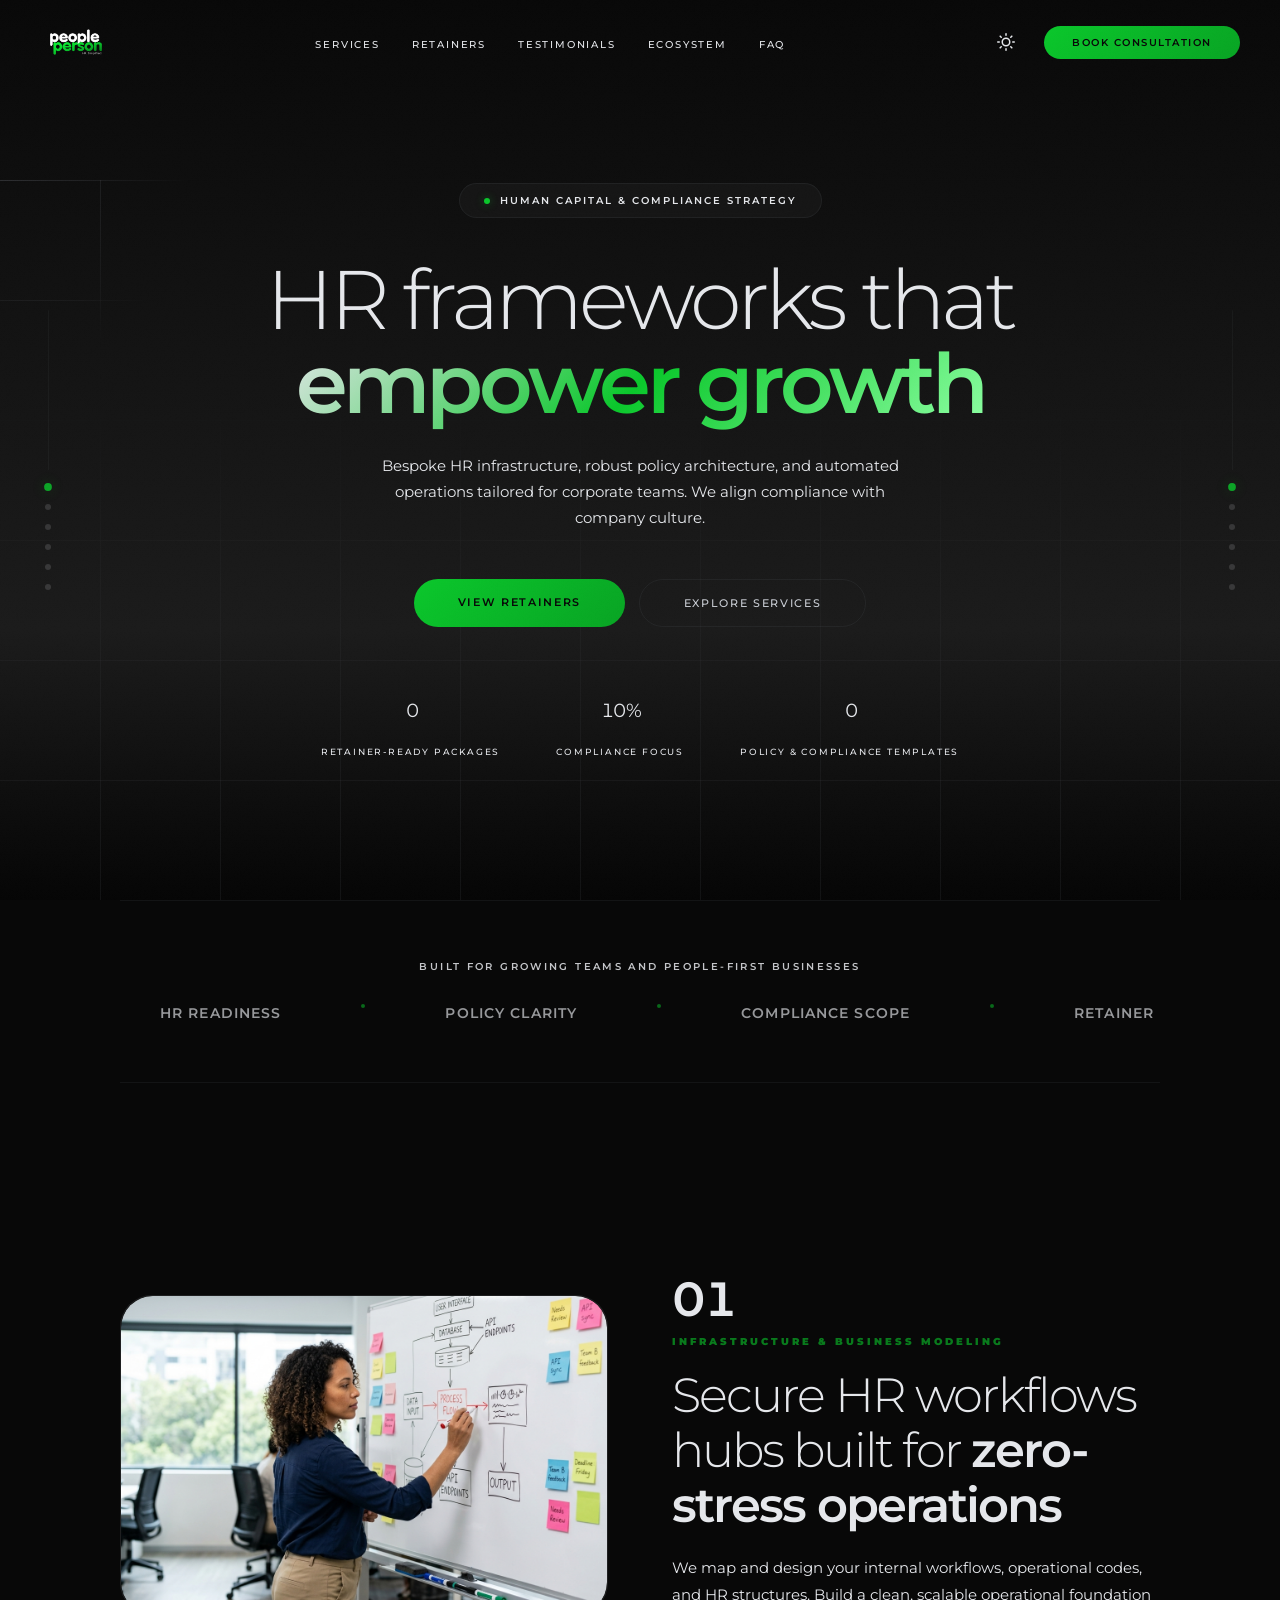
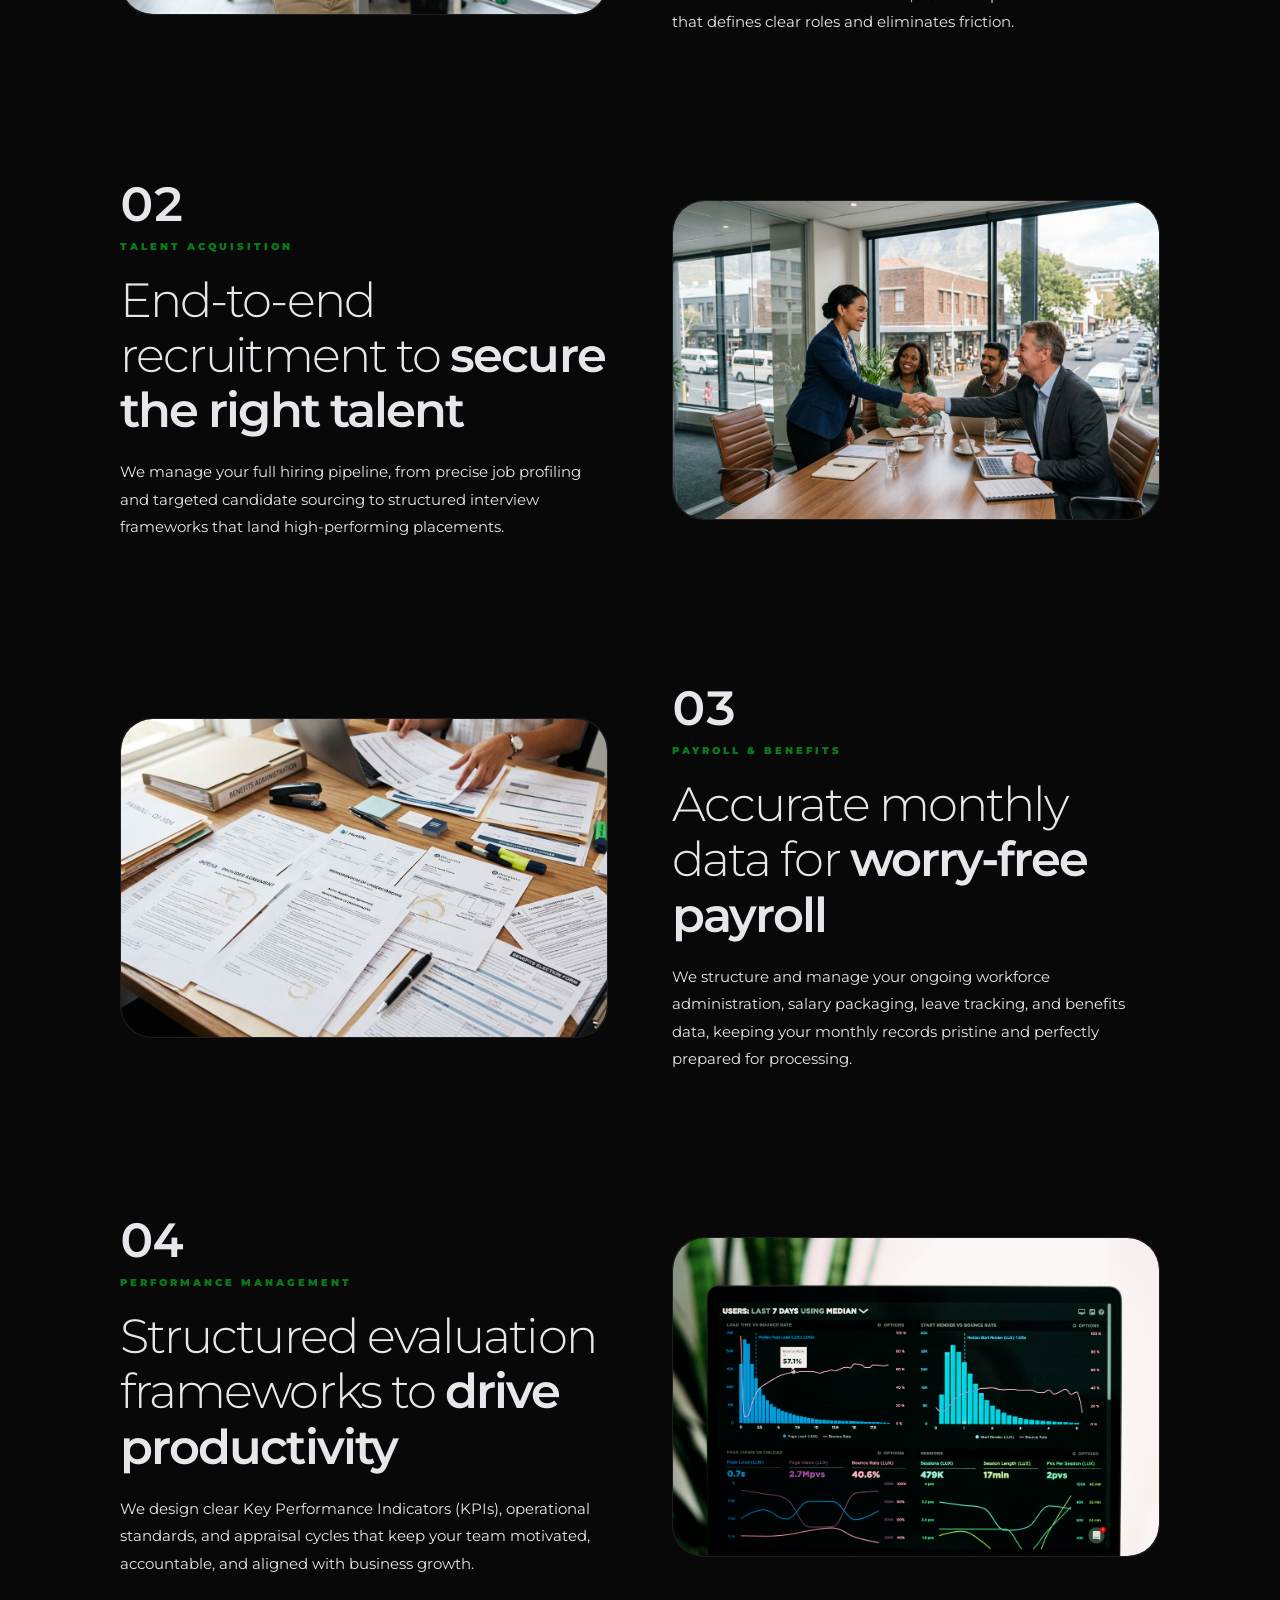
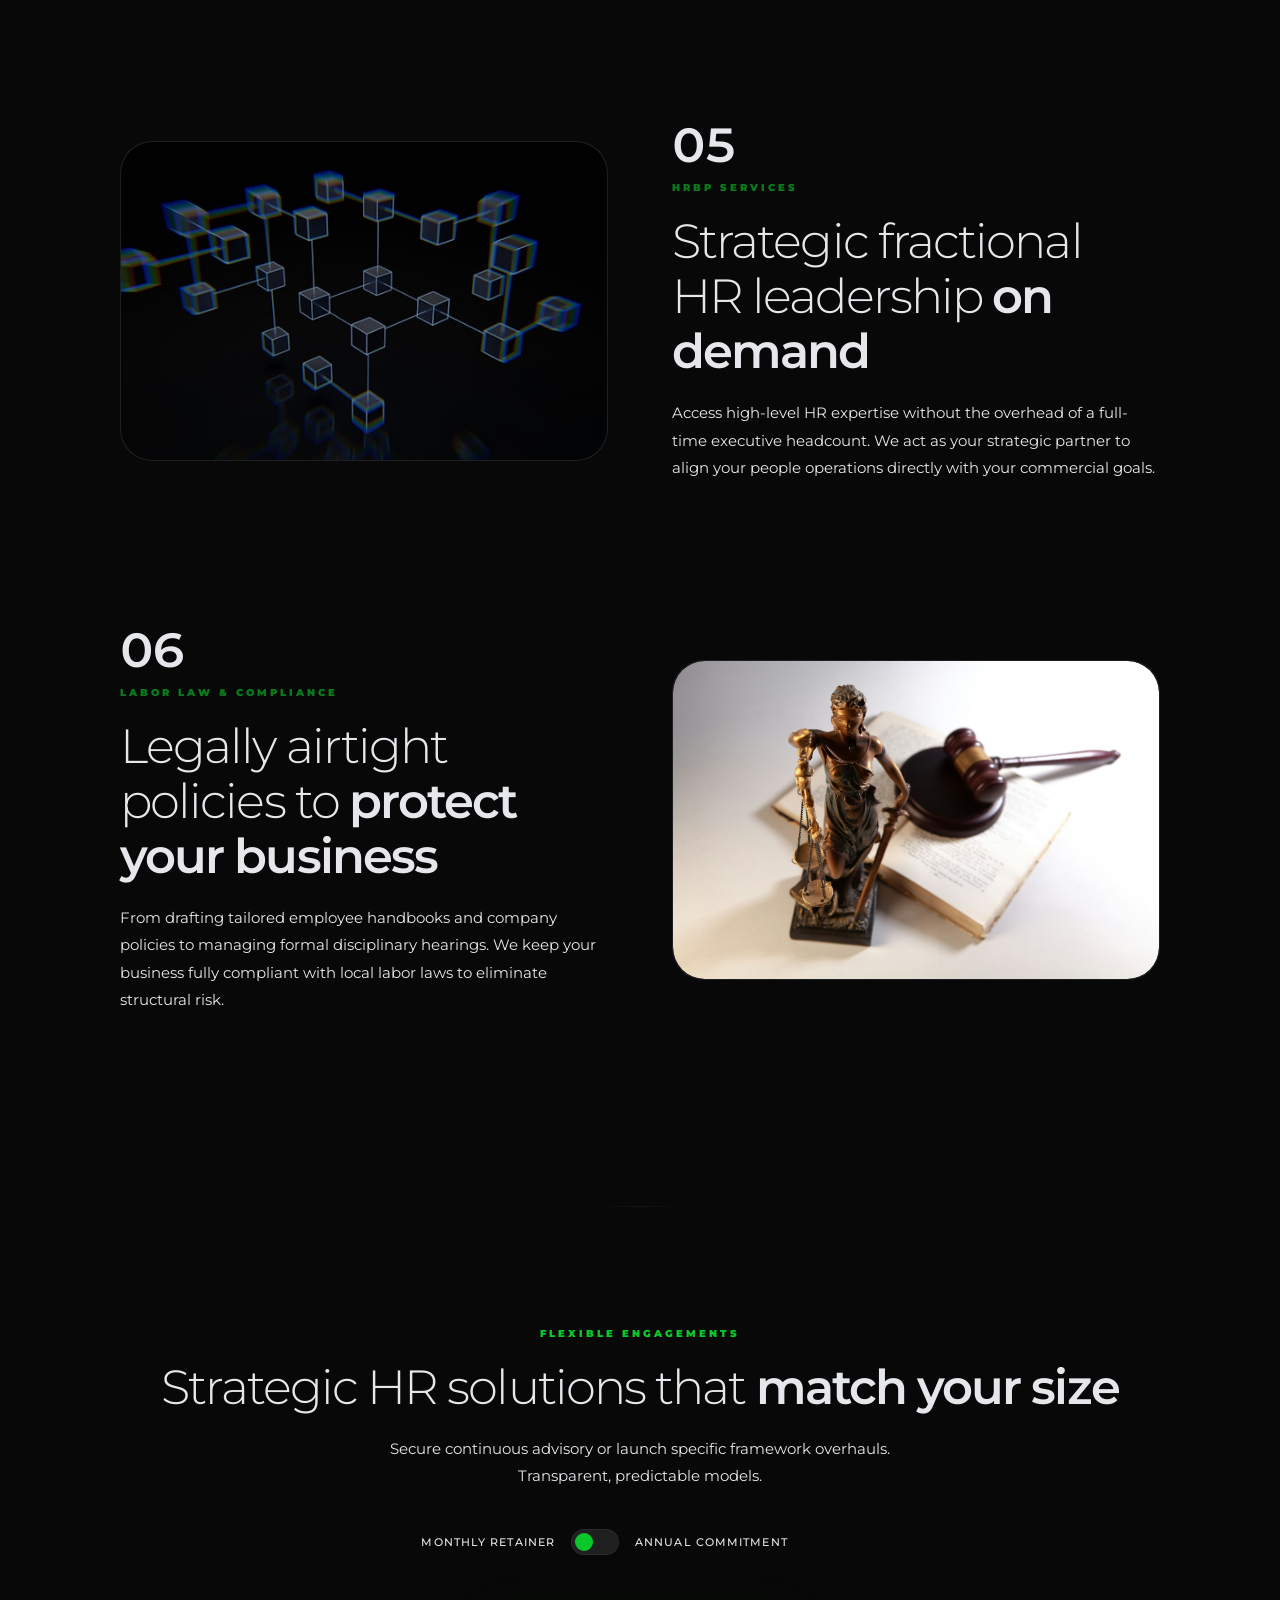
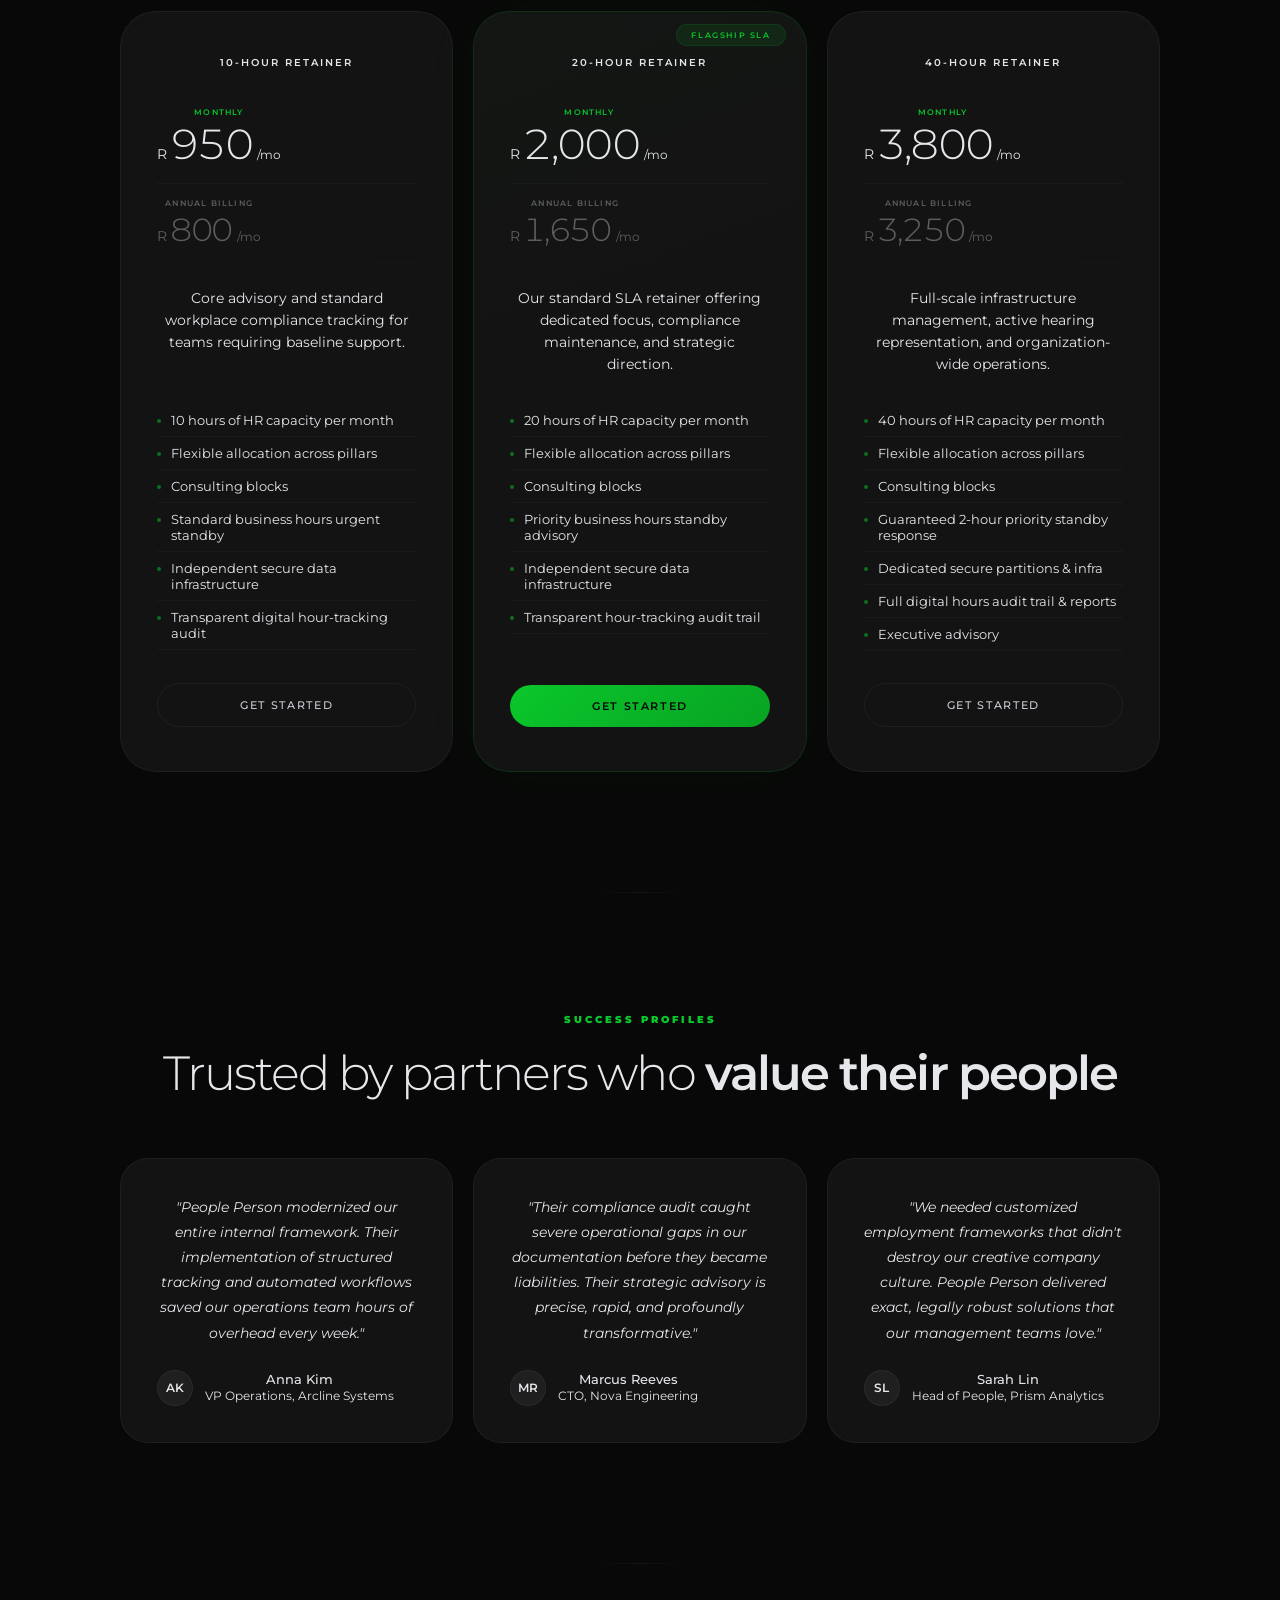
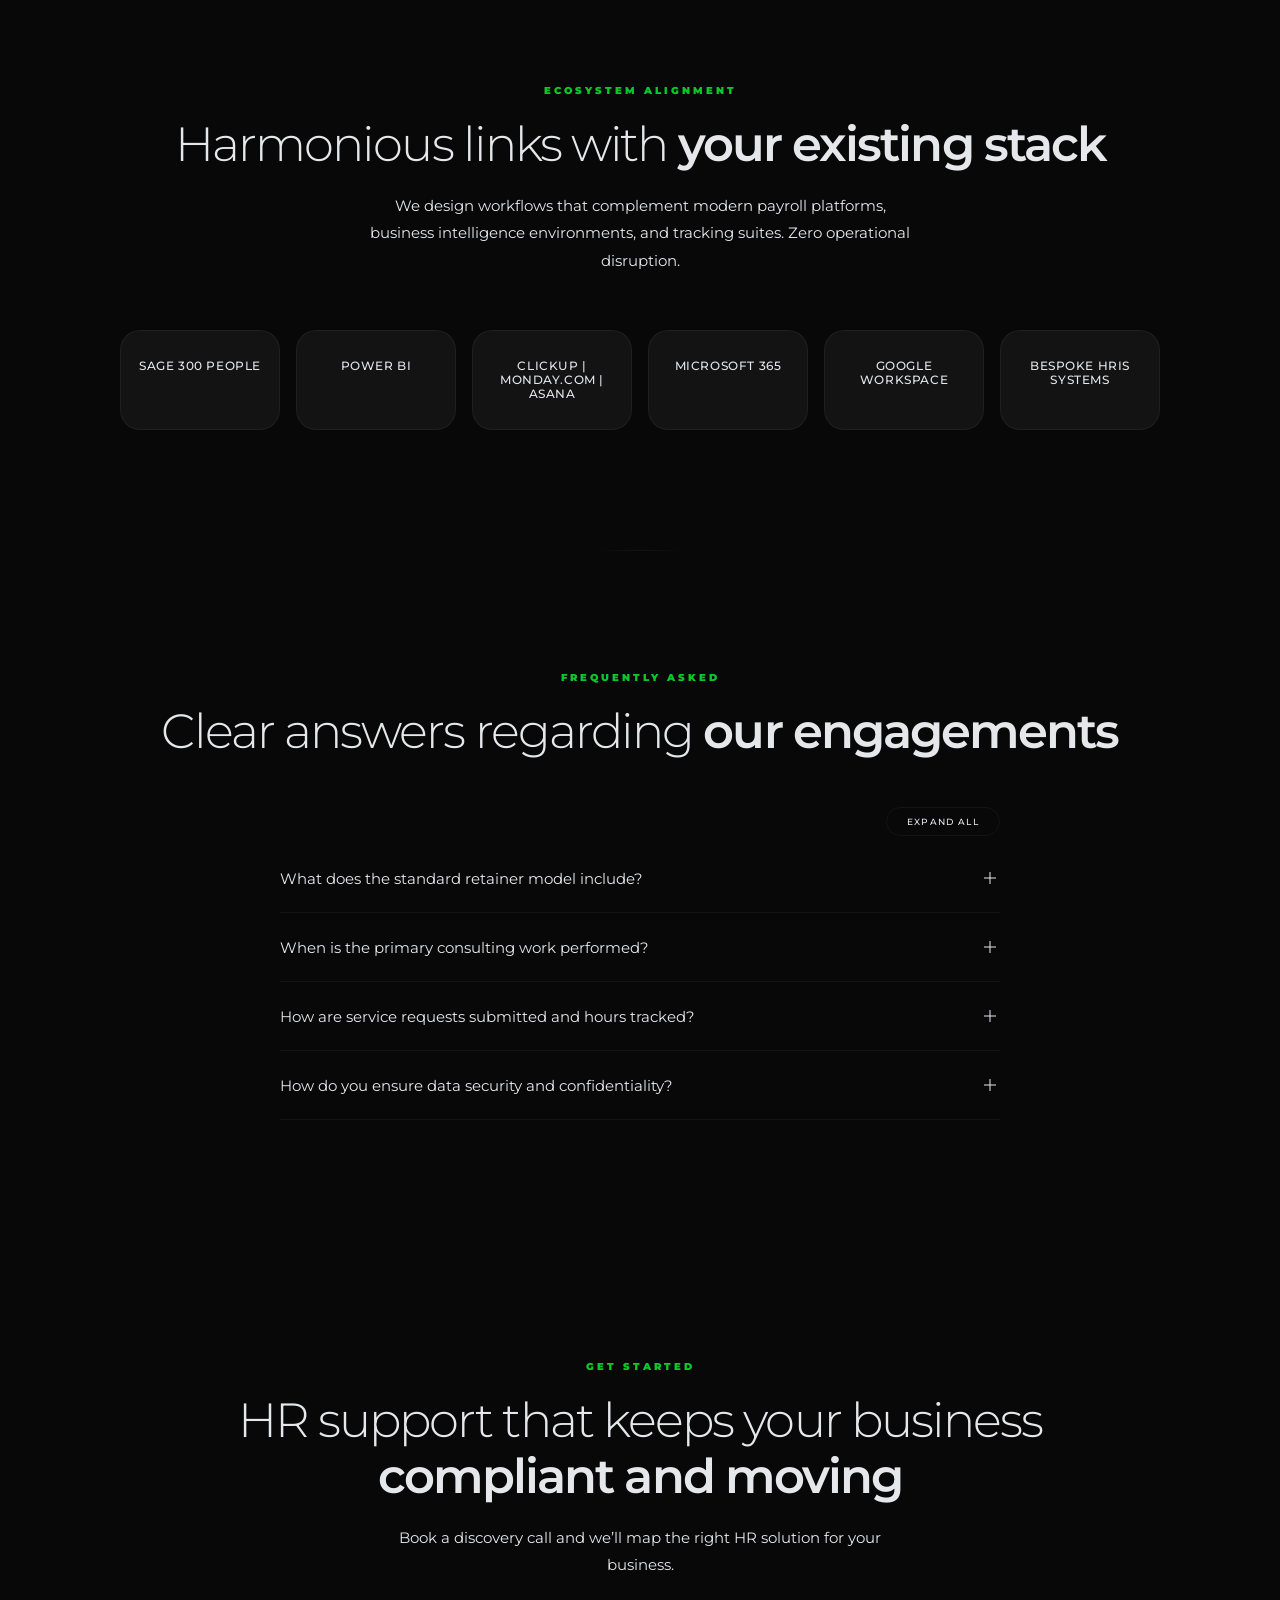
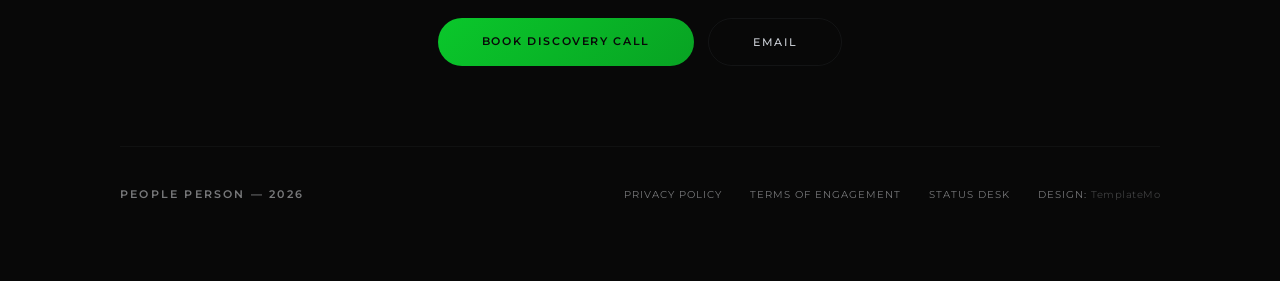
==== commit 84080f54: "rec 4" ====
--- a/index.html
+++ b/index.html
@@ -3,6 +3,10 @@
 <head>
 <meta charset="UTF-8">
 <meta name="viewport" content="width=device-width, initial-scale=1.0">
+<meta name="description" content="People Person helps growing businesses build compliant, people-first HR systems, policies, and retained advisory support.">
+<meta property="og:title" content="People Person — Bespoke HR Consultancy & People Strategy">
+<meta property="og:description" content="People Person helps businesses simplify HR, compliance, payroll, and workforce strategy.">
+<meta property="og:type" content="website">
 <title>People Person — Bespoke HR Consultancy & People Strategy</title>
 <link rel="preconnect" href="https://fonts.googleapis.com">
 <link href="https://fonts.googleapis.com/css2?family=Montserrat:wght=300;400;500;600;700&display=swap" rel="stylesheet">
@@ -439,7 +443,7 @@
 
   <section class="footer-cta" id="cta">
     <p class="section-tag reveal">Get Started</p>
-    <h2 class="section-title reveal reveal-d1">Build a stronger workplace<br><strong>without the chaos</strong></h2>
+    <h2 class="section-title reveal reveal-d1">HR support that keeps your business<br><strong>compliant and moving</strong></h2>
     <p class="section-body reveal reveal-d2" style="margin: 0 auto;">Book a discovery call and we’ll map the right HR solution for your business.</p>
     <div class="footer-ctas reveal reveal-d3">
       <a href="https://calendar.app.google/dWncbSp8jBmYi63D6" target="_blank" rel="noopener noreferrer" class="btn-primary">Book Discovery Call</a>
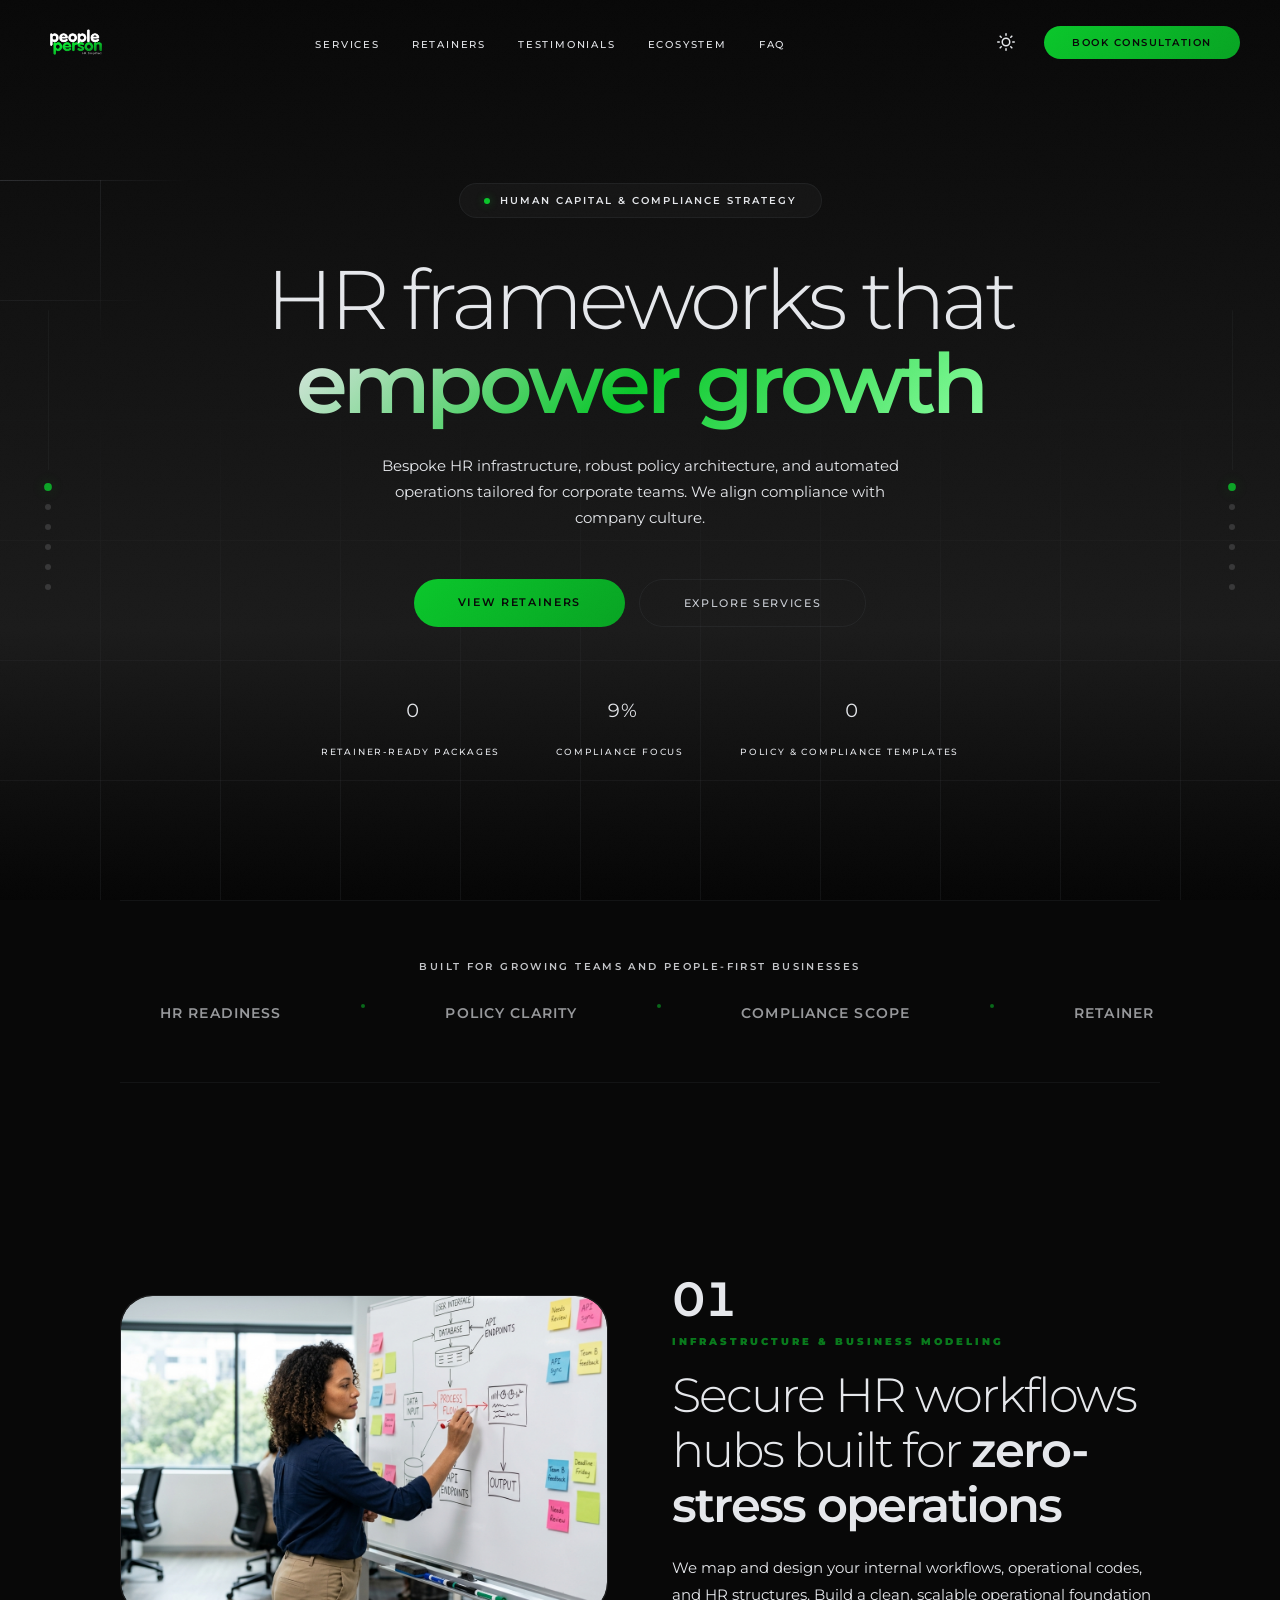
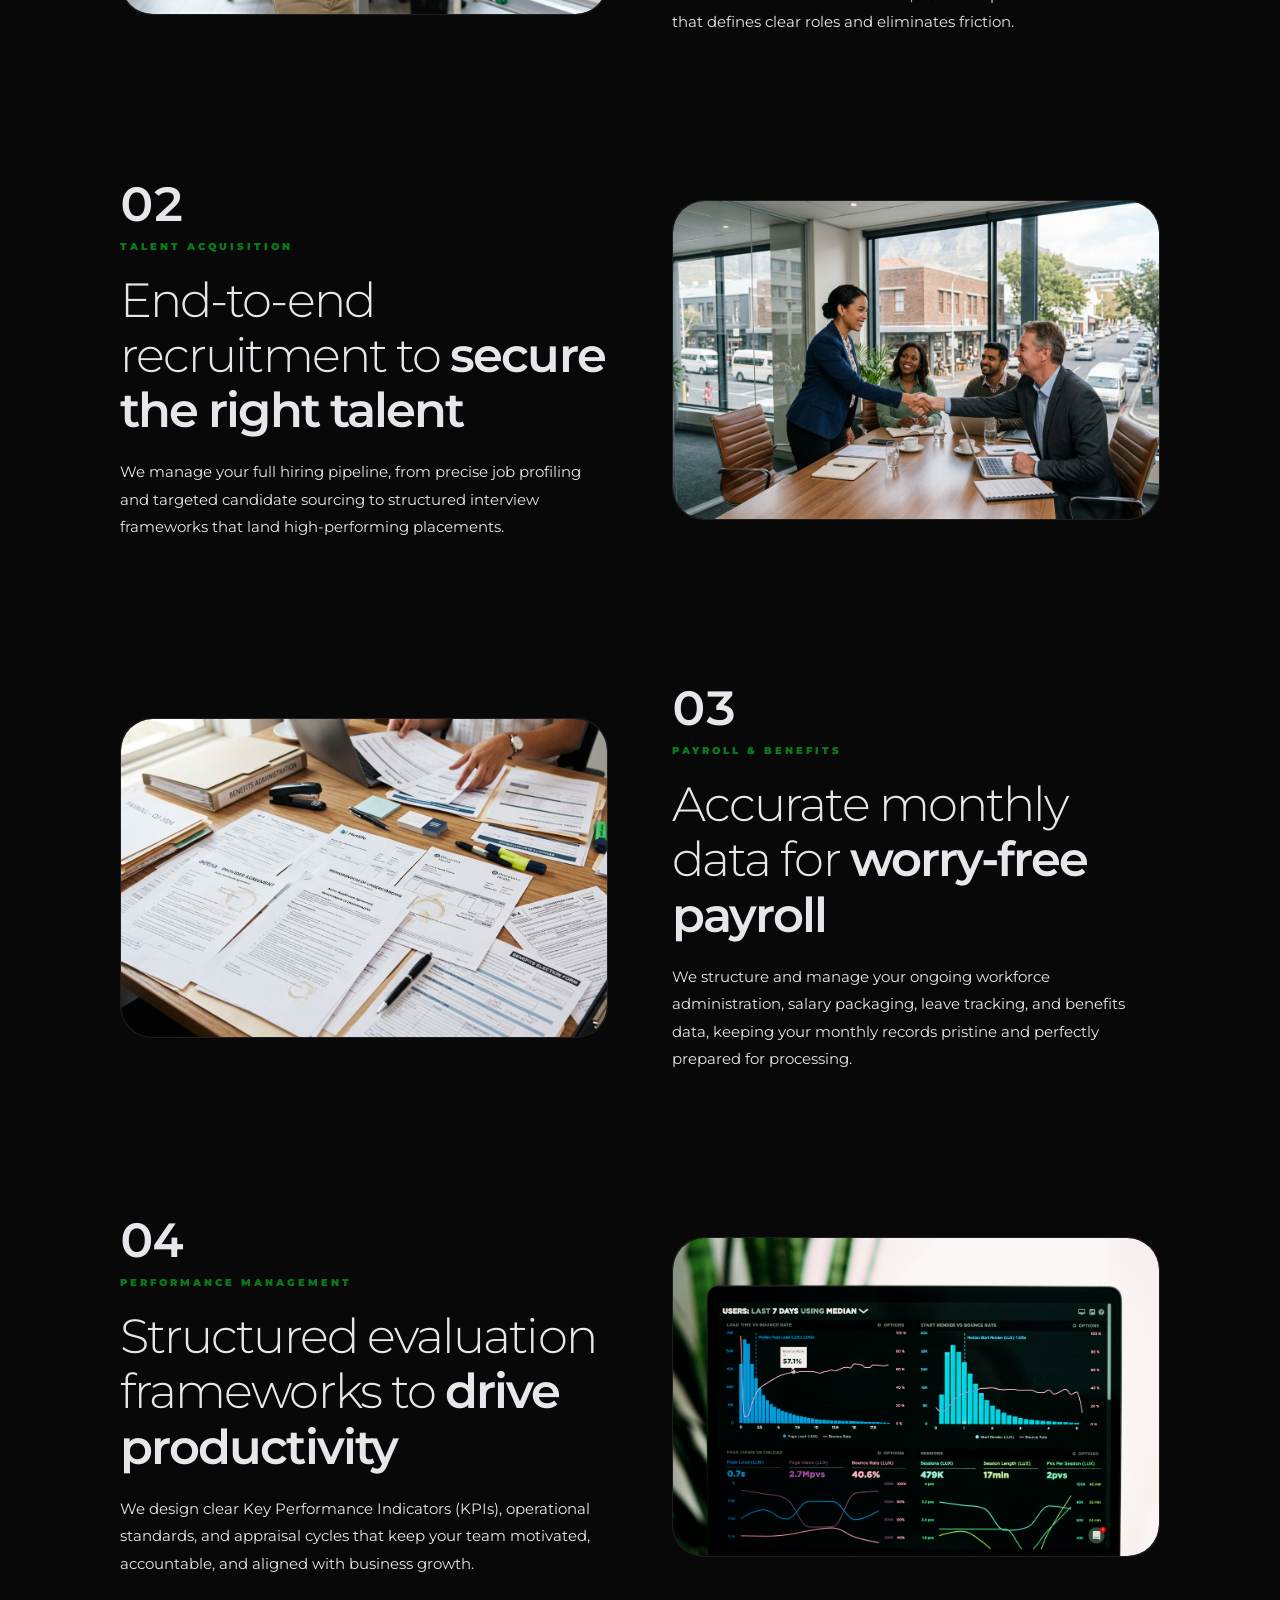
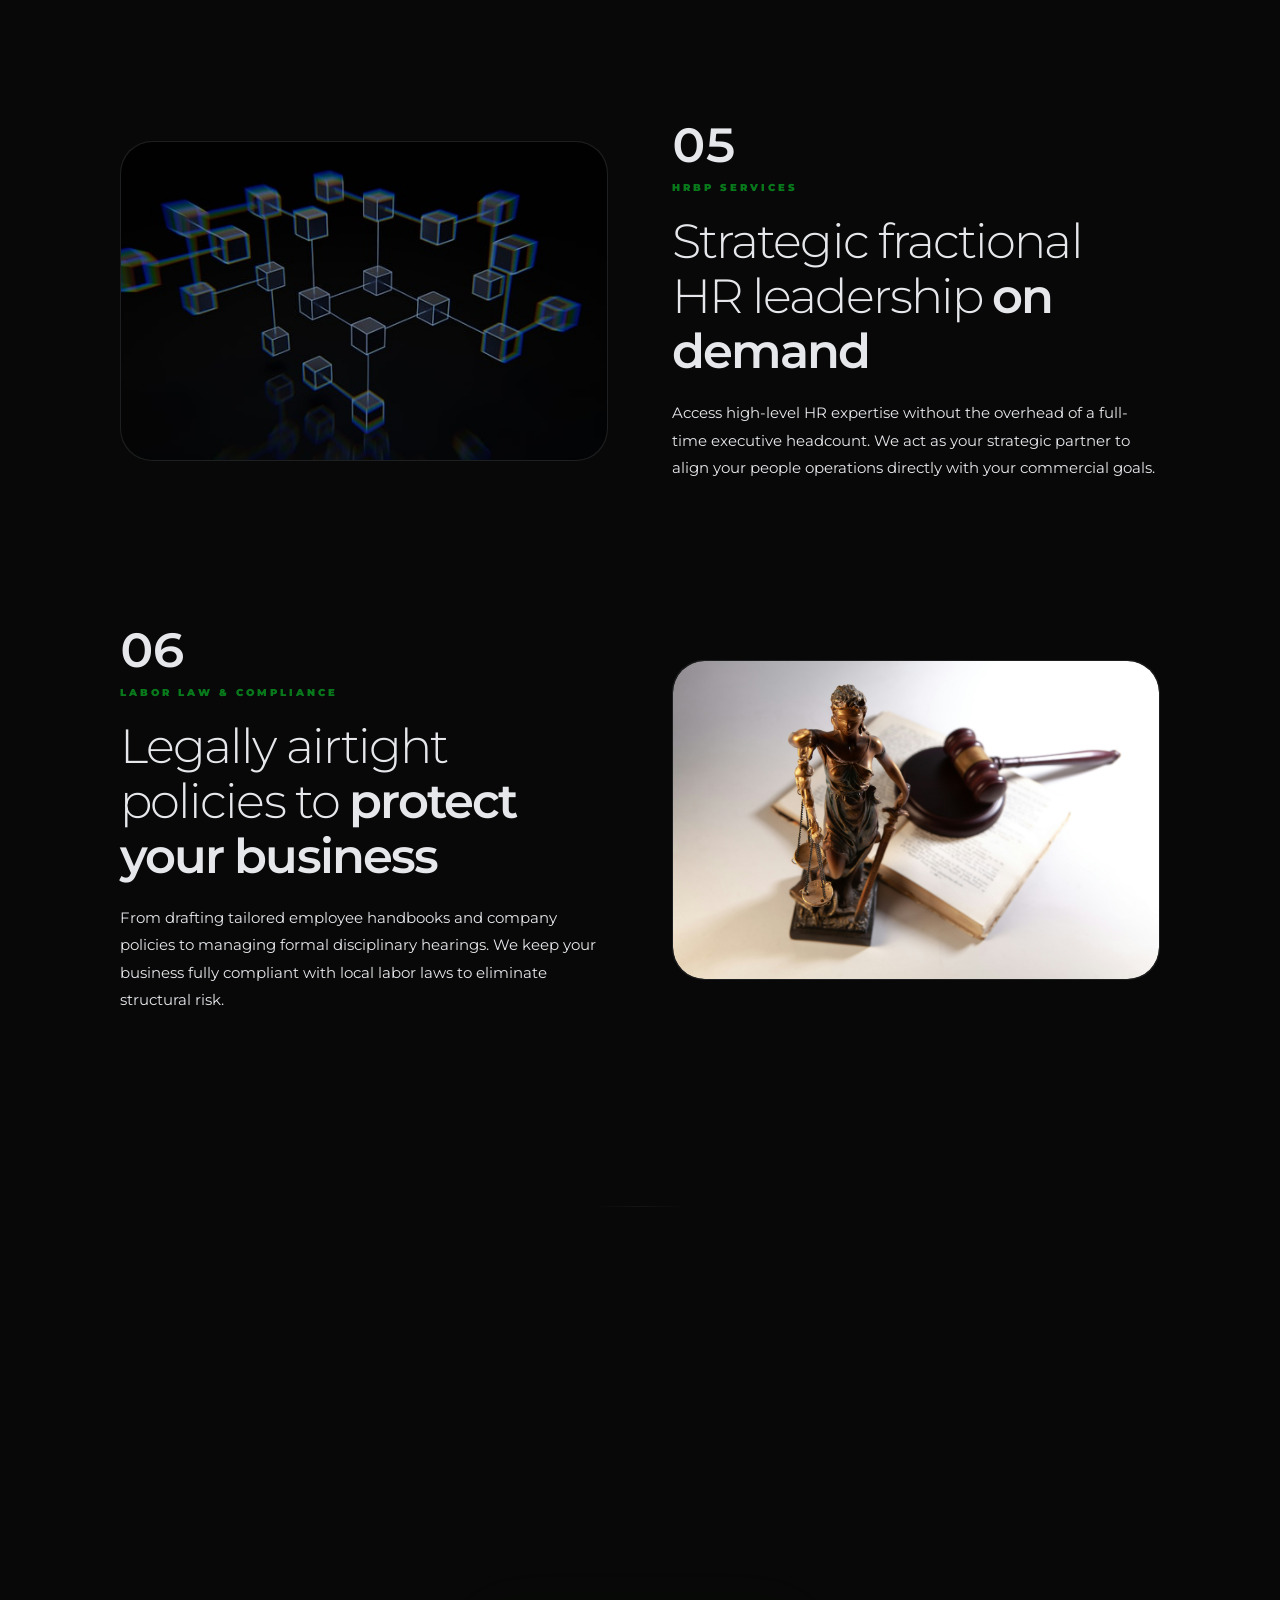
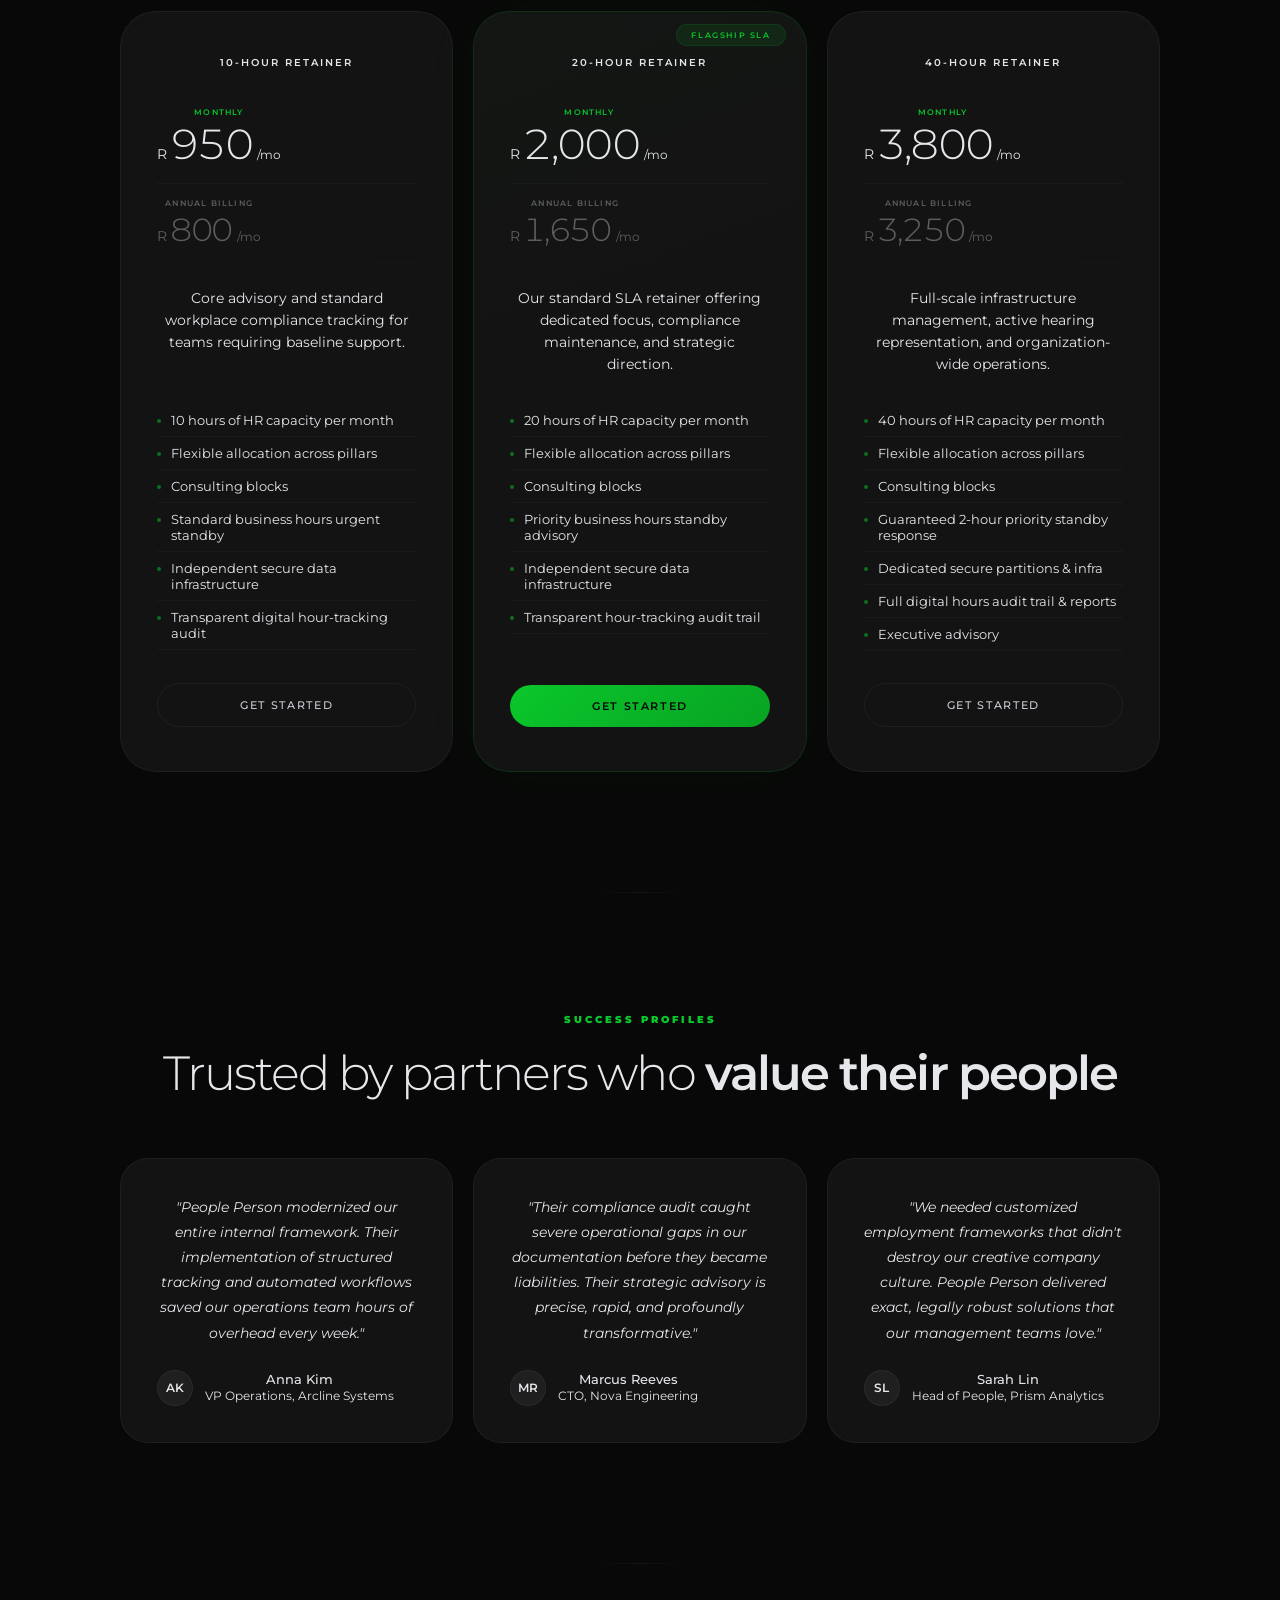
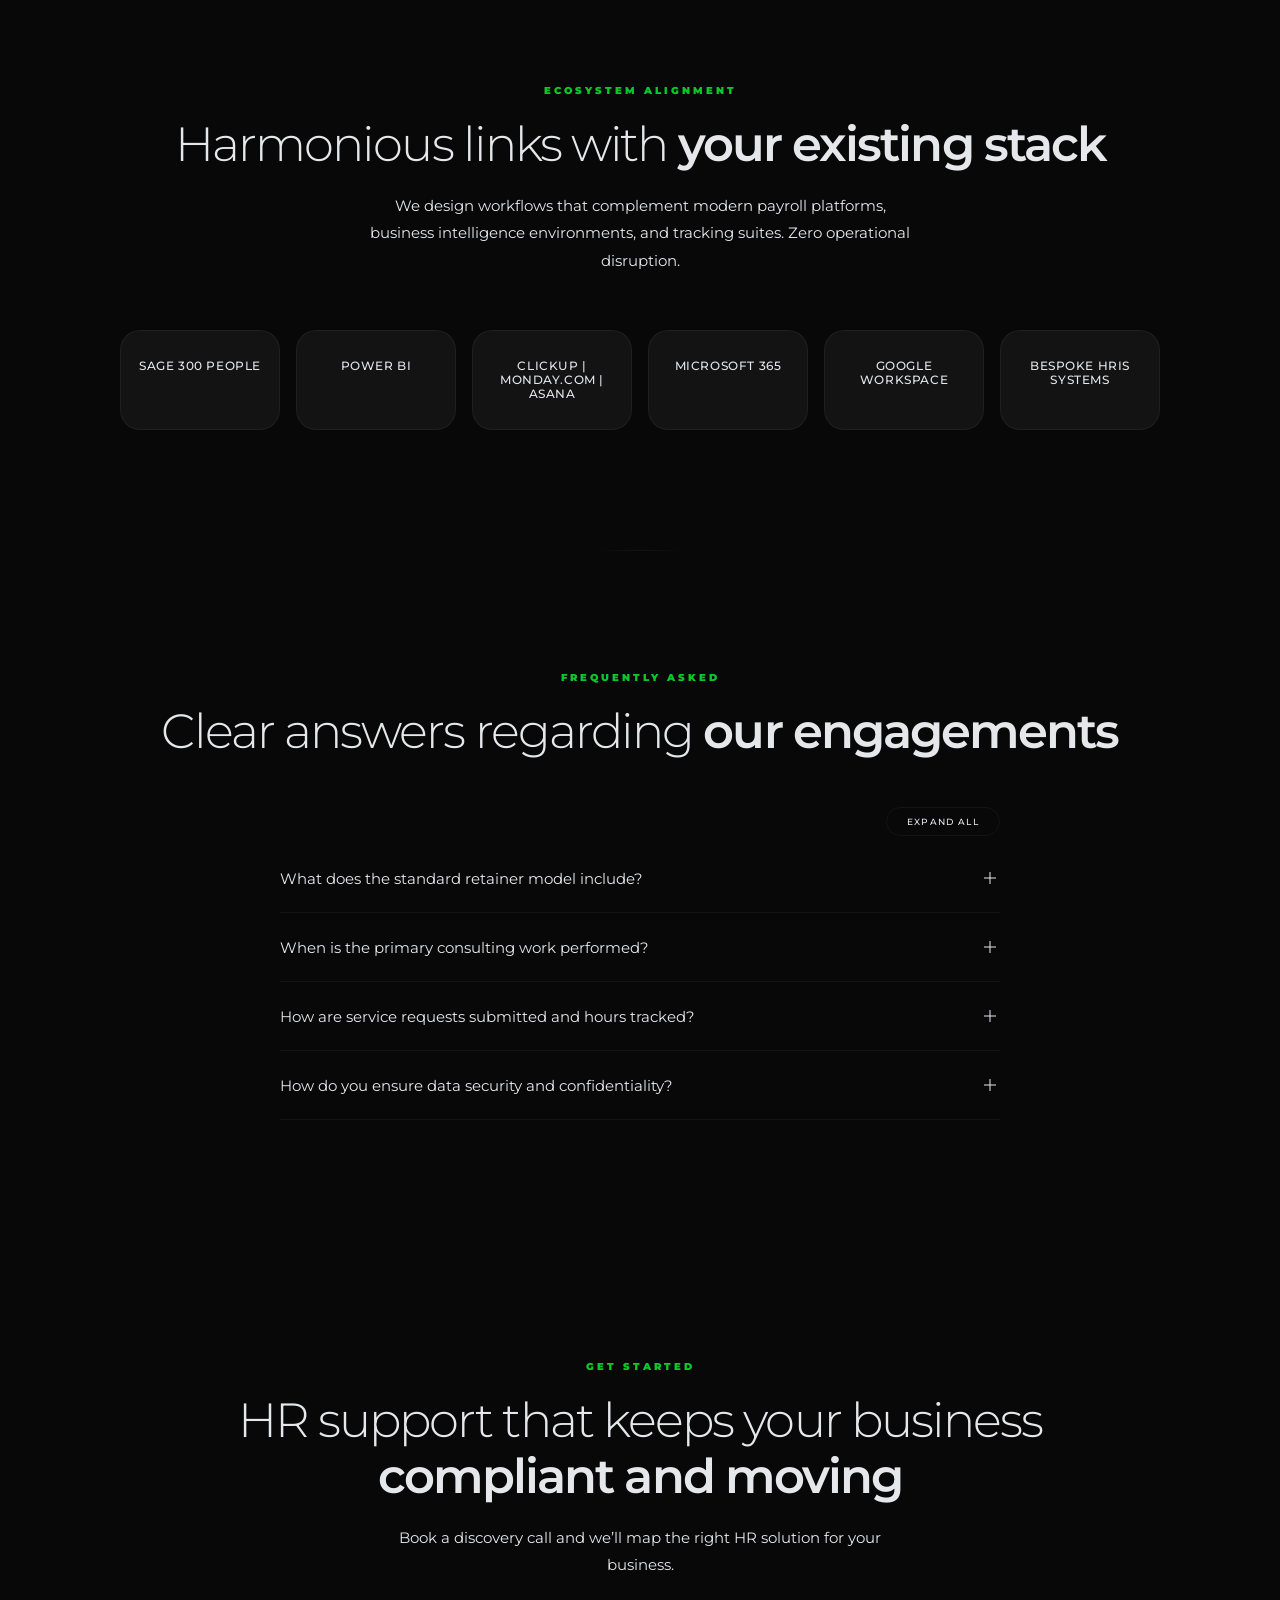
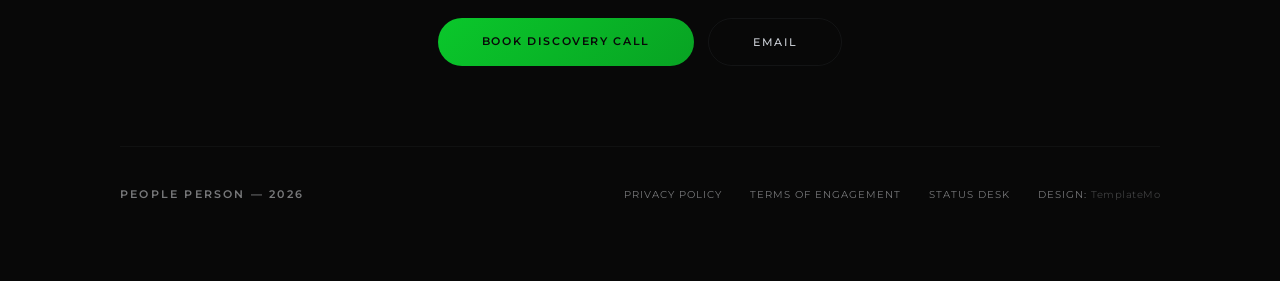
==== commit 9f5069b8: "rec 4" ====
--- a/index.html
+++ b/index.html
@@ -183,7 +183,7 @@
 
     <div class="feature reverse reveal">
       <div class="feature-visual">
-        <img src="images/performance_manage.jpg" alt="Photo by <a href="https://unsplash.com/@lukechesser?utm_source=unsplash&utm_medium=referral&utm_content=creditCopyText">Luke Chesser</a> on <a href="https://unsplash.com/photos/graphs-of-performance-analytics-on-a-laptop-screen-JKUTrJ4vK00?utm_source=unsplash&utm_medium=referral&utm_content=creditCopyText">Unsplash</a>>
+        <img src="images/performance_manage.jpg" alt="Laptop screen showing performance analytics charts in a modern office setting.">
       </div>
       <div class="feature-content">
         <div class="feature-number">04</div>
@@ -211,8 +211,8 @@
 
     <div class="feature reverse reveal">
       <div class="feature-visual">
-        <img src="images/compliance.jpg" alt="Photo by <a href="https://unsplash.com/@sasun1990?utm_source=unsplash&utm_medium=referral&utm_content=creditCopyText">Sasun Bughdaryan</a> on <a href="https://unsplash.com/photos/statue-of-justice-gavel-and-open-book-on-table-YFz39MOmxnQ?utm_source=unsplash&utm_medium=referral&utm_content=creditCopyText">Unsplash</a>
-   </div>
+        <img src="images/compliance.jpg" alt="A gavel, open book, and justice-related materials resting on a desk.">
+      </div>
       <div class="feature-content">
         <div class="feature-number">06</div>
         <p class="section-tag">Labor Law & Compliance</p>
--- a/templatemo-621-luminary-style.css
+++ b/templatemo-621-luminary-style.css
@@ -374,7 +374,7 @@
 .feature-content {}
 .feature-number {
   font-size: 3rem; font-weight: 600; letter-spacing: -0.04em;
-  colour:var(--ivory); line-height: 1; margin-bottom: 12px;
+  color: var(--ivory); line-height: 1; margin-bottom: 12px;
   font-variant-numeric: tabular-nums;
 }
 
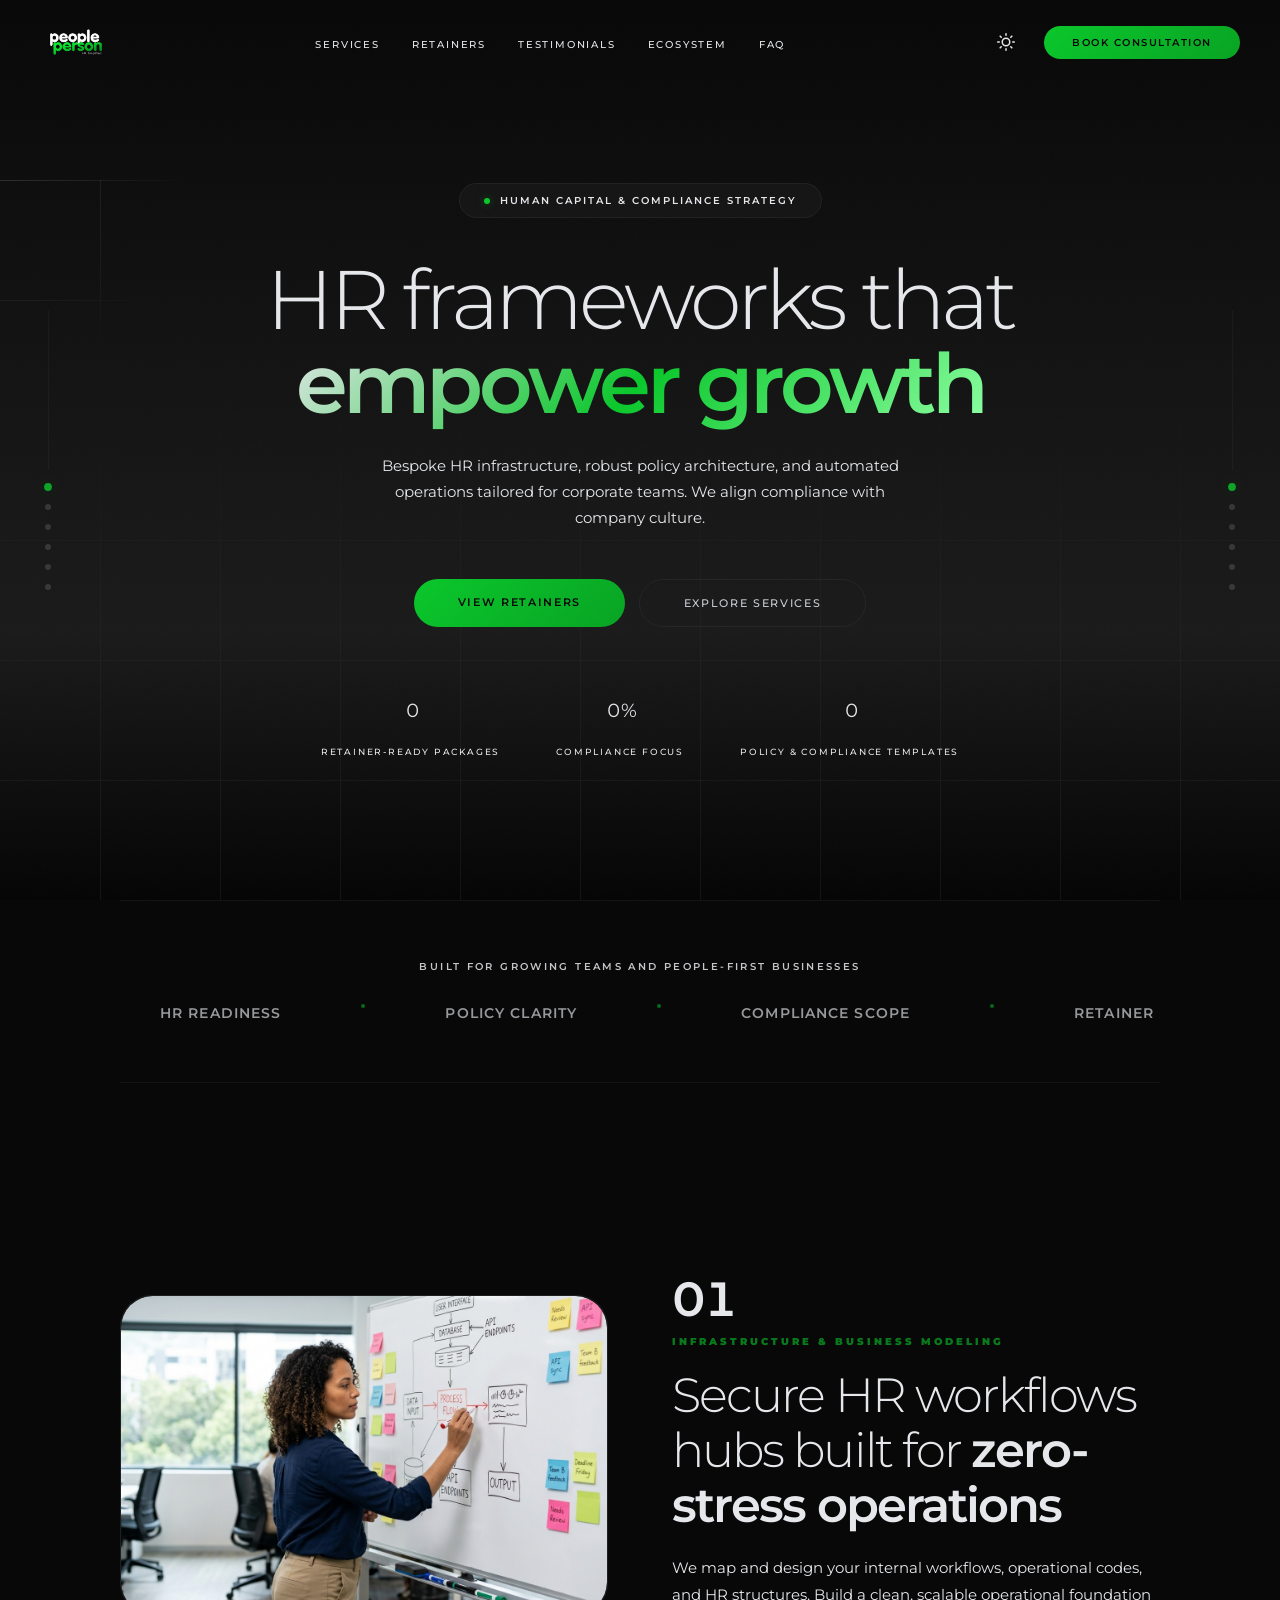
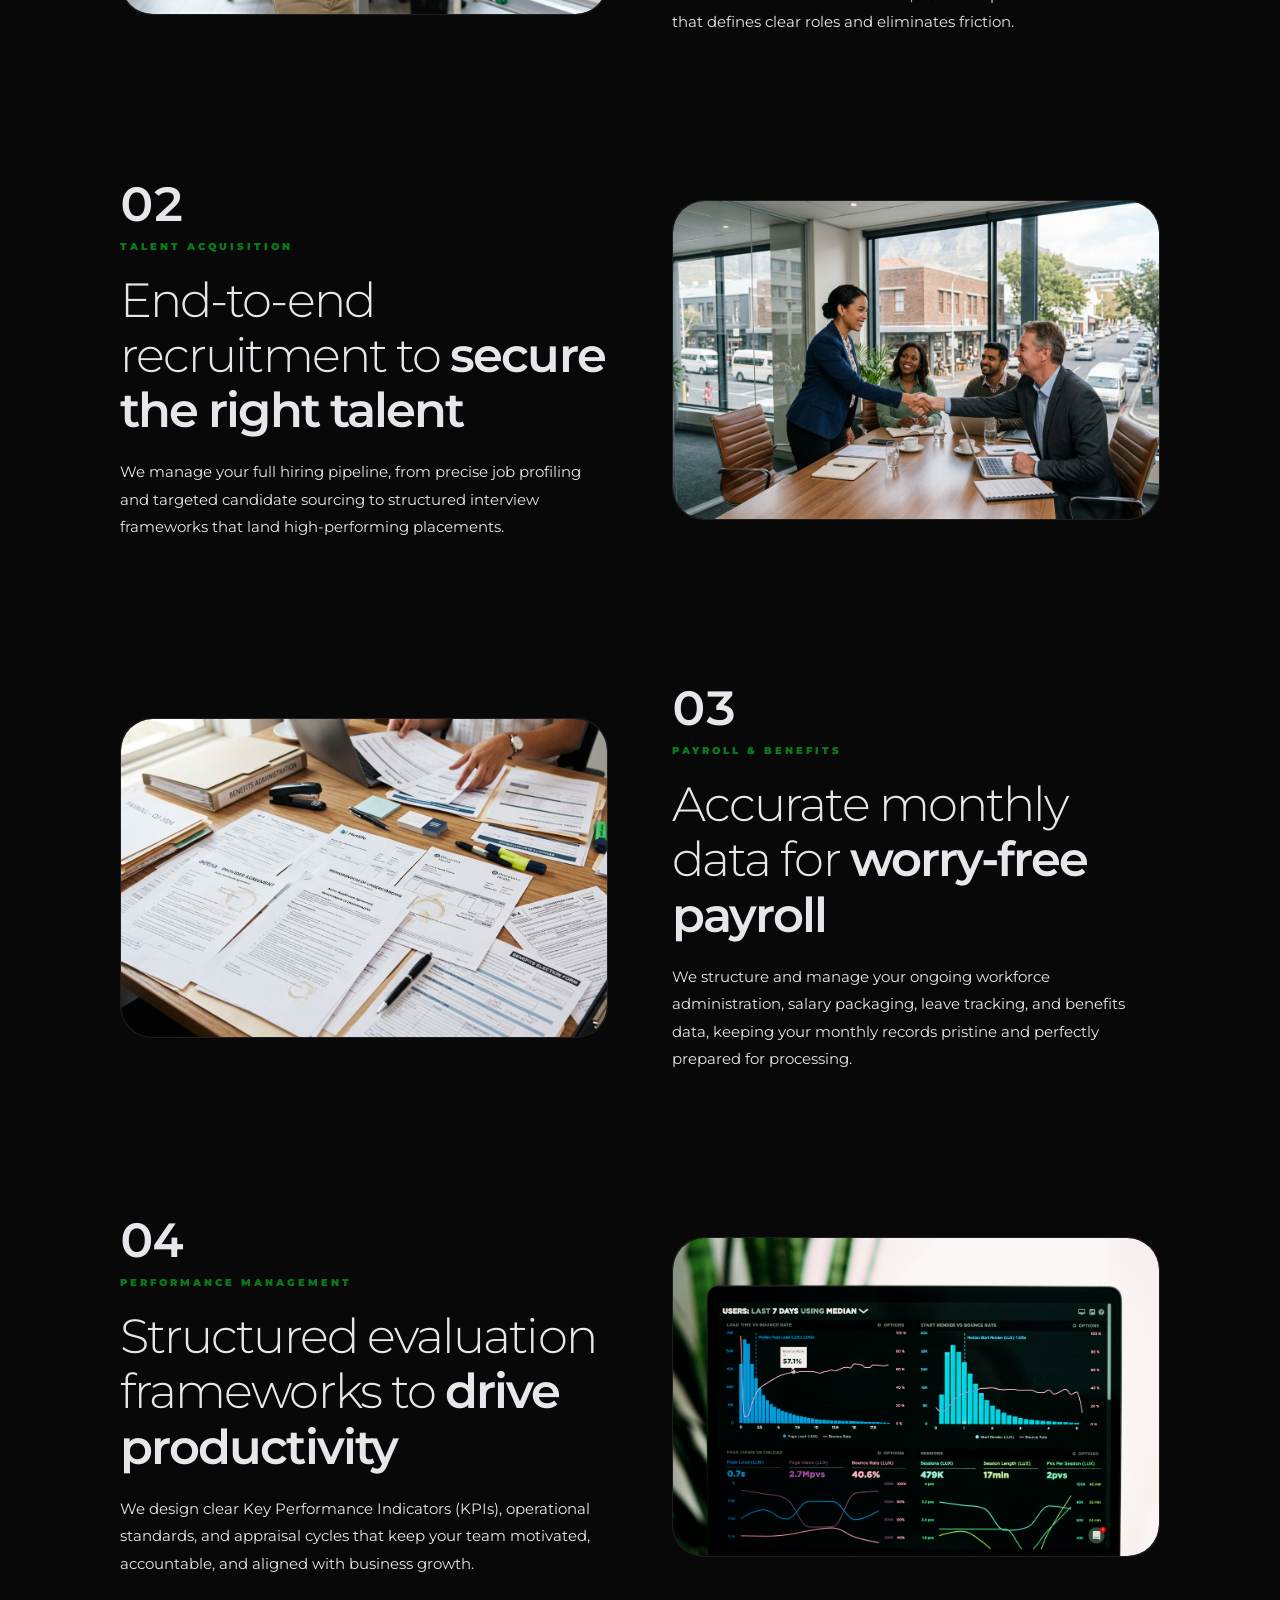
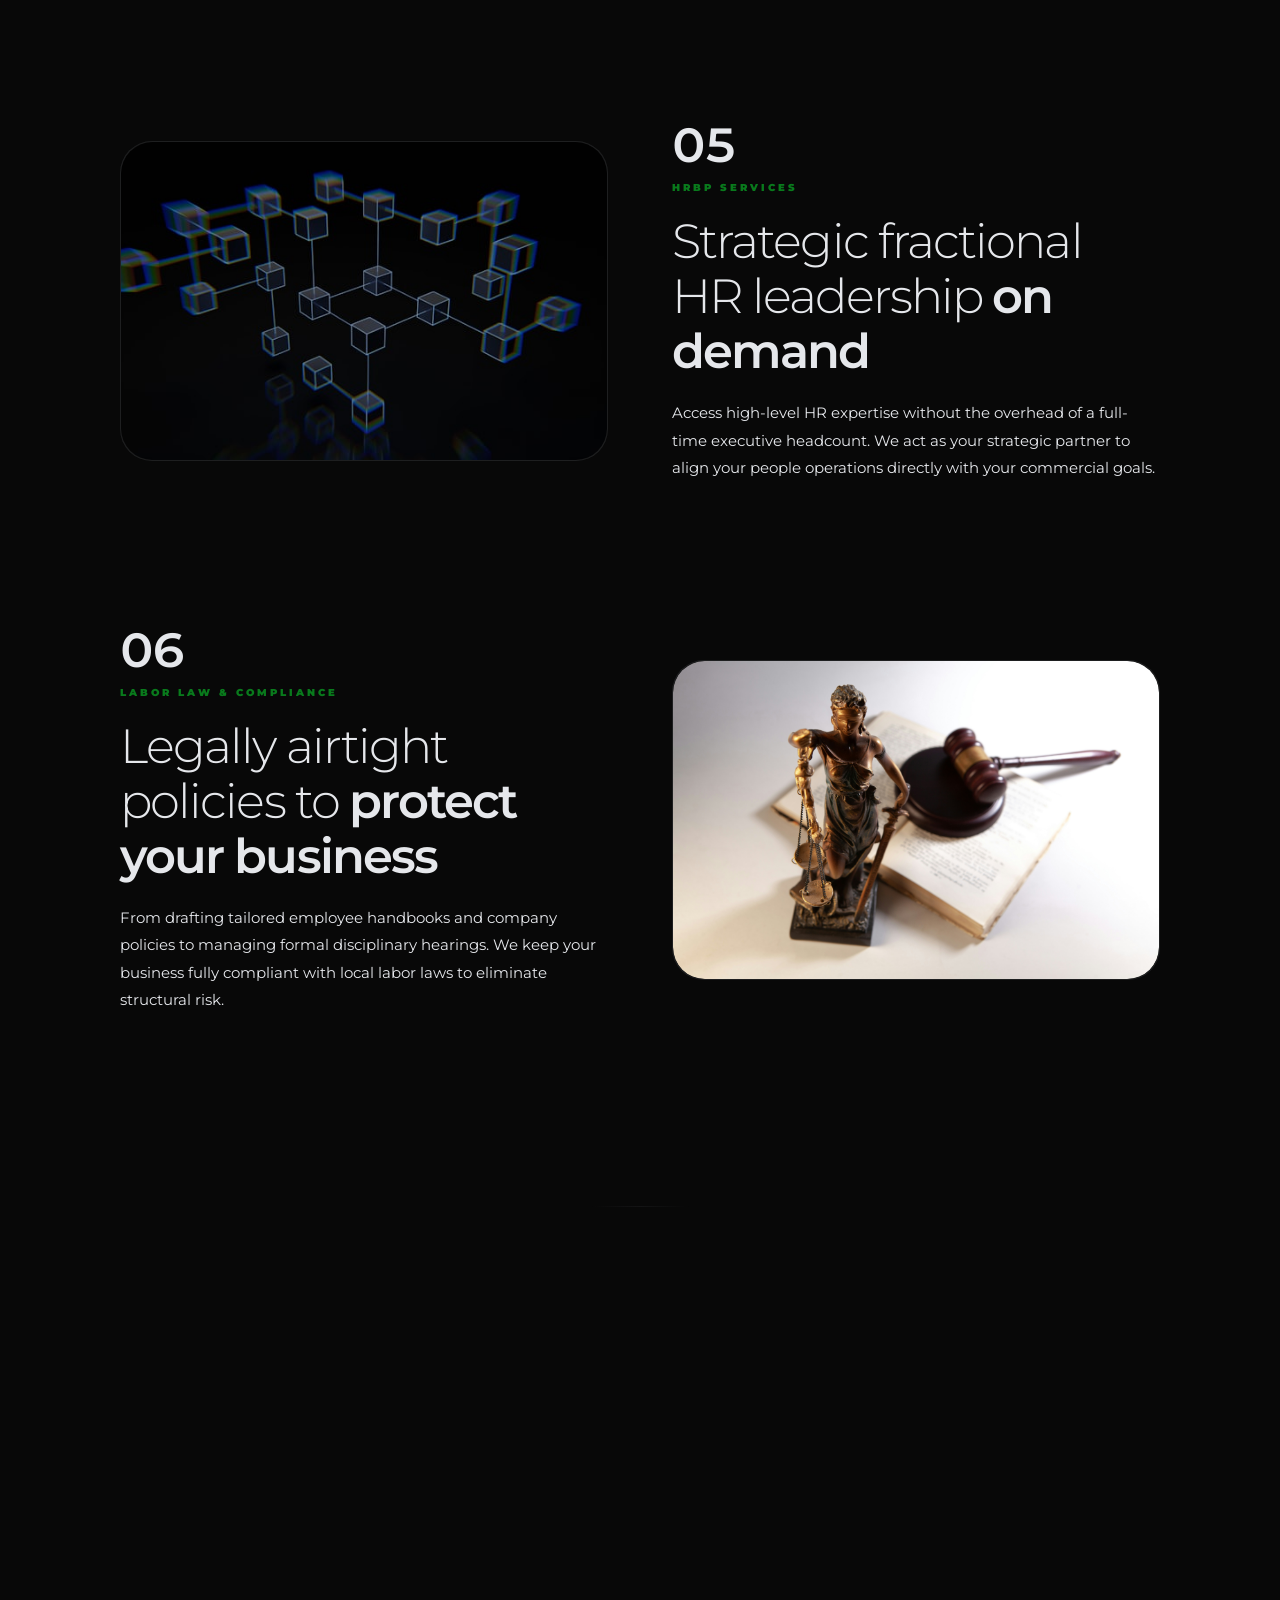
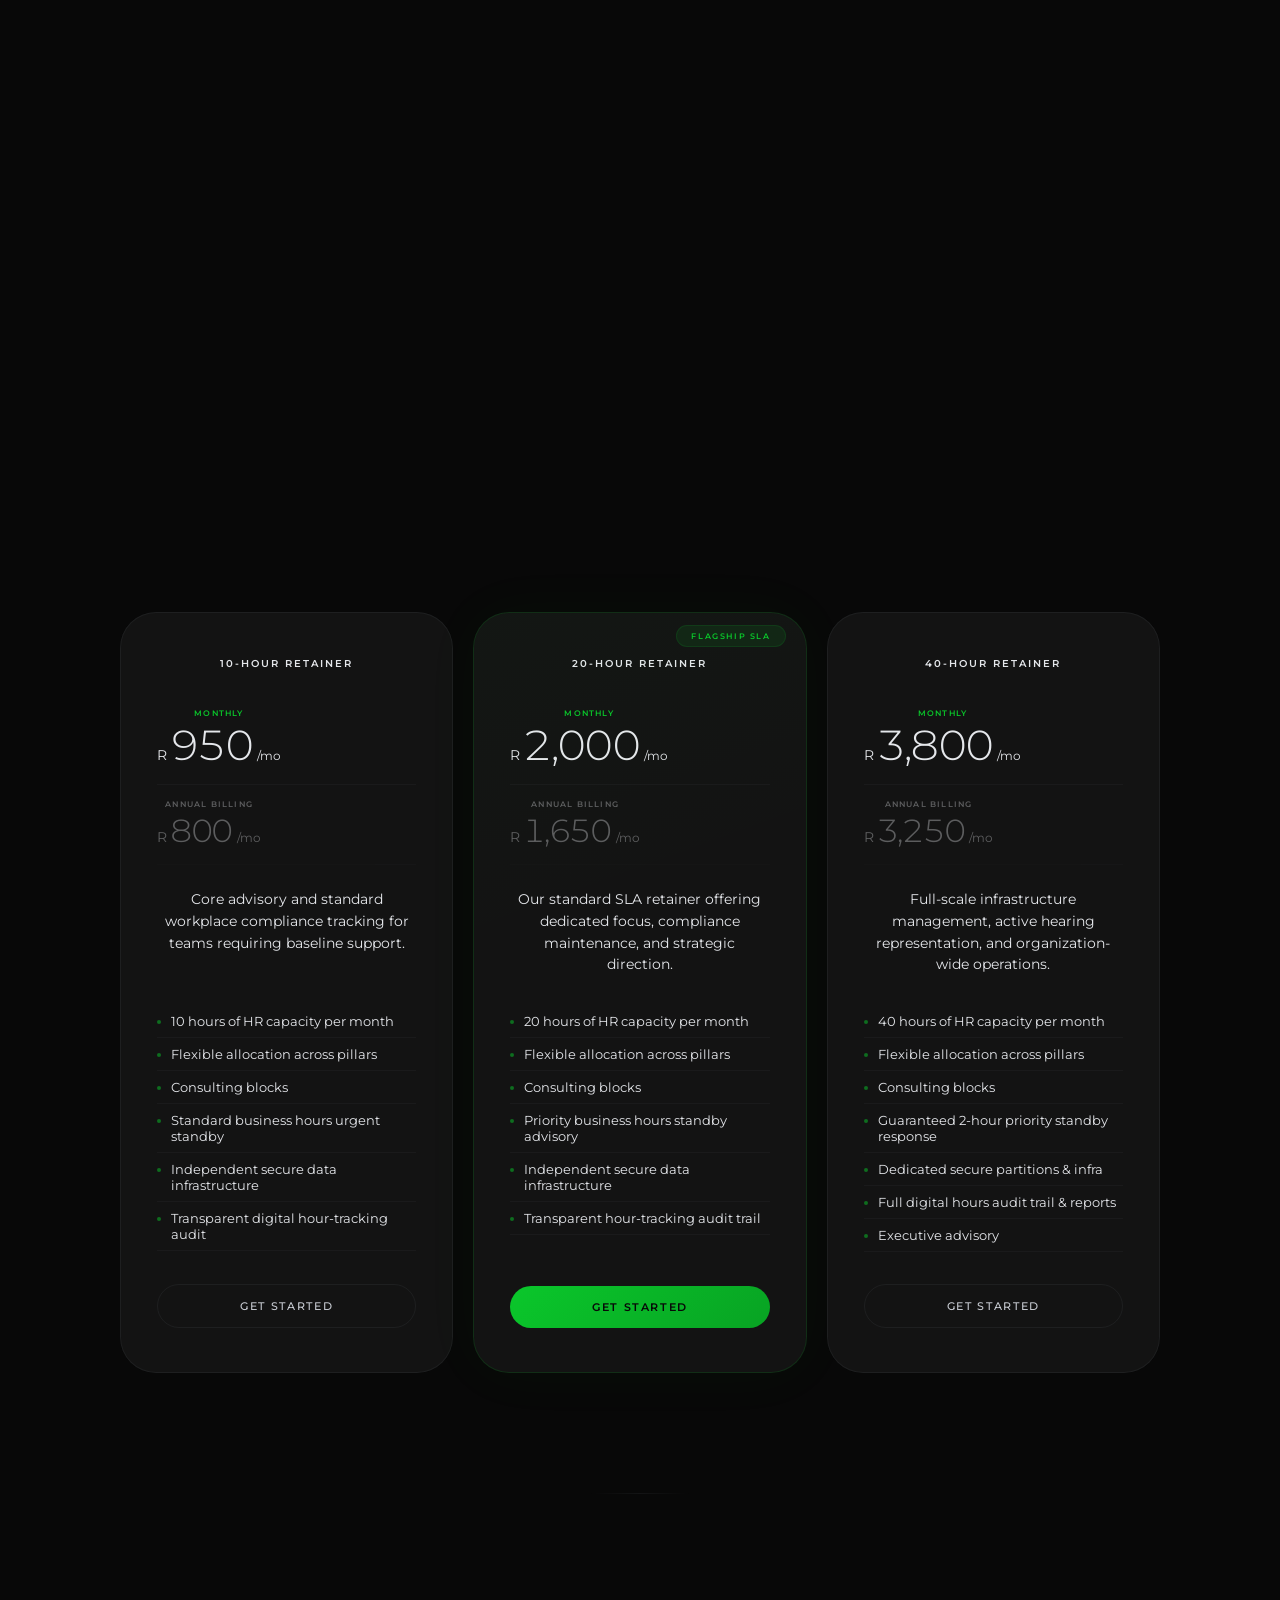
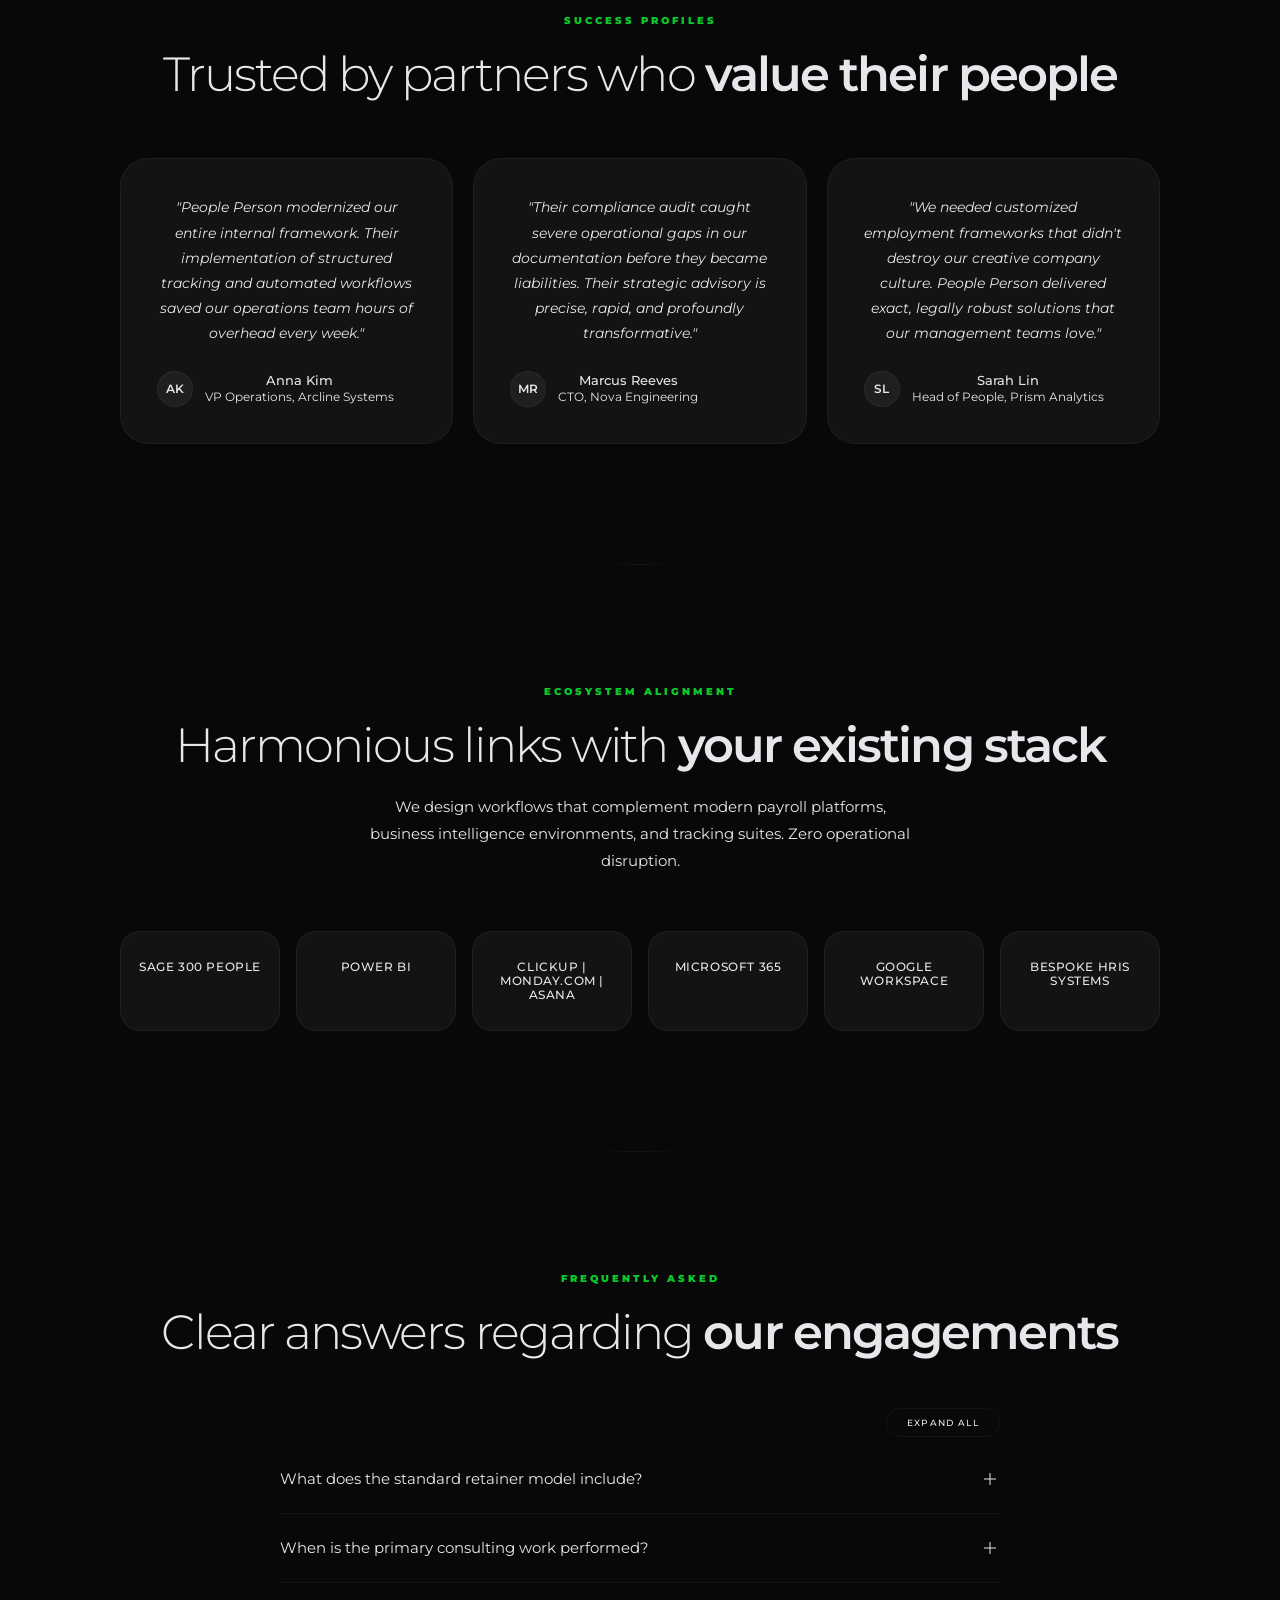
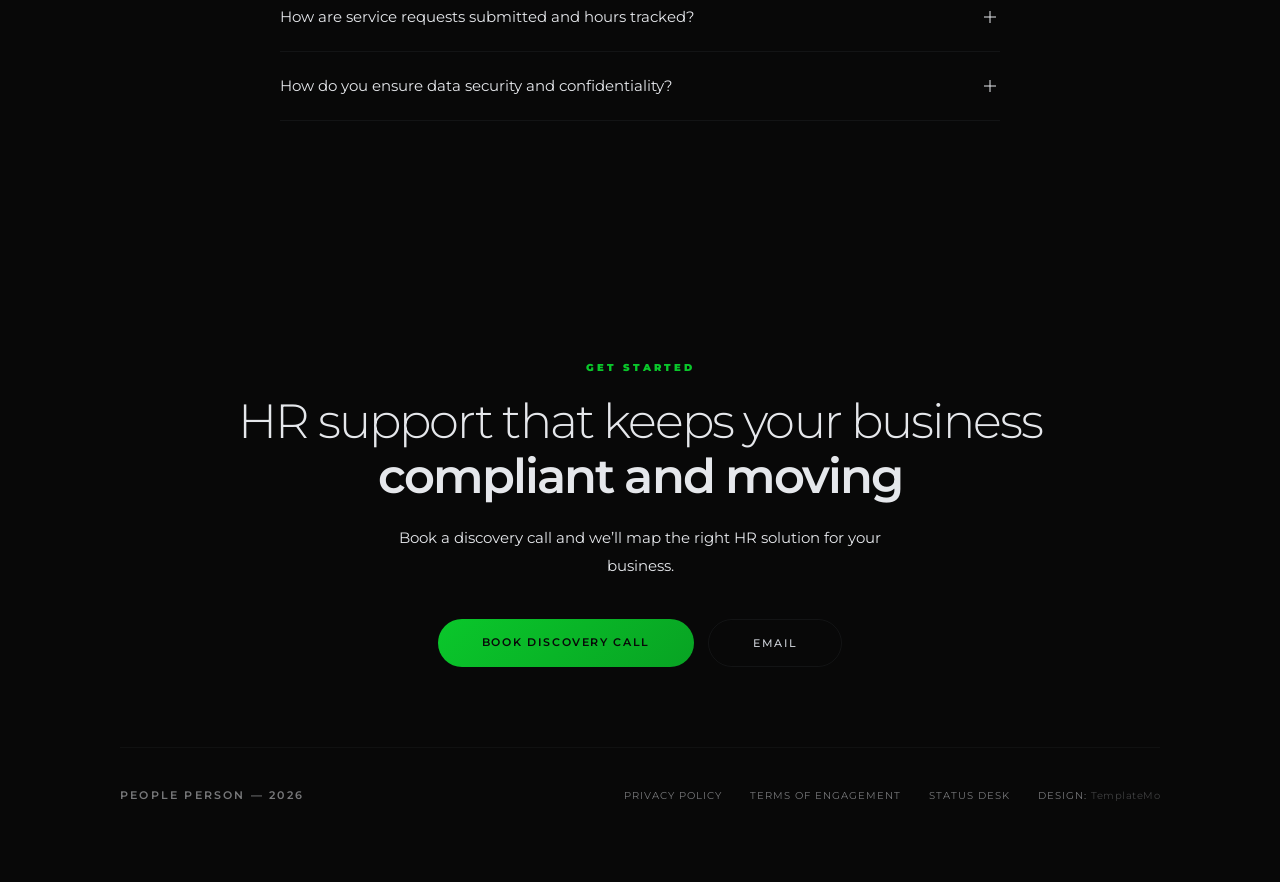
==== commit 938b0da7: "rec 5" ====
--- a/index.html
+++ b/index.html
@@ -226,6 +226,31 @@
 
   <div class="silk-divider reveal"></div>
 
+  <section class="section section-center trust-section" id="trust">
+    <p class="section-tag reveal">Why teams hire us</p>
+    <h2 class="section-title reveal reveal-d1">Practical HR support for <strong>growing businesses</strong></h2>
+
+    <div class="trust-grid reveal reveal-d2">
+      <div class="trust-card">
+        <div class="trust-icon">01</div>
+        <h3>Clear systems</h3>
+        <p>Policies, workflows, and operating rhythms that reduce confusion and keep teams aligned.</p>
+      </div>
+      <div class="trust-card">
+        <div class="trust-icon">02</div>
+        <h3>Compliance without friction</h3>
+        <p>Practical risk management across payroll, policy, discipline, and employment standards.</p>
+      </div>
+      <div class="trust-card">
+        <div class="trust-icon">03</div>
+        <h3>Strategic support</h3>
+        <p>Fractional HR leadership that helps you scale without adding a full-time executive layer.</p>
+      </div>
+    </div>
+  </section>
+
+  <div class="silk-divider reveal"></div>
+
   <section class="section section-center" id="pricing">
     <p class="section-tag reveal">Flexible Engagements</p>
     <h2 class="section-title reveal reveal-d1">Strategic HR solutions that <strong>match your size</strong></h2>
--- a/templatemo-621-luminary-style.css
+++ b/templatemo-621-luminary-style.css
@@ -381,6 +381,26 @@
 /* ══════════════════════════════════
    PRICING
    ══════════════════════════════════ */
+.trust-grid {
+  display: grid; grid-template-columns: repeat(3, minmax(0, 1fr)); gap: 20px; margin-top: 48px;
+}
+.trust-card {
+  background: var(--panel-bg); border: 1px solid var(--panel-border); border-radius: 28px;
+  padding: 28px 24px; text-align: left; backdrop-filter: blur(20px); -webkit-backdrop-filter: blur(20px);
+}
+.trust-icon {
+  display: inline-flex; align-items: center; justify-content: center; width: 42px; height: 42px;
+  border-radius: 50%; background: rgba(10,199,43,0.08); border: 1px solid rgba(10,199,43,0.12);
+  font-size: 0.72rem; font-weight: 700; letter-spacing: 0.12em; color: var(--silver);
+  margin-bottom: 18px;
+}
+.trust-card h3 {
+  font-size: 1.05rem; font-weight: 600; color: var(--ivory); margin-bottom: 12px;
+}
+.trust-card p {
+  font-size: 0.9rem; line-height: 1.7; color: var(--slate-light);
+}
+
 .pricing-toggle {
   display: flex; justify-content: center; align-items: center; gap: 16px;
   margin: 40px 0 56px;
@@ -652,6 +672,7 @@
   .feature { grid-template-columns: 1fr; gap: 40px; }
   .feature.reverse { direction: ltr; }
   .feature-visual { height: 260px; }
+  .trust-grid { grid-template-columns: 1fr; max-width: 520px; margin: 48px auto 0; }
   .pricing-grid { grid-template-columns: 1fr; max-width: 440px; margin: 0 auto; }
   .testimonials-grid { grid-template-columns: 1fr; max-width: 520px; margin: 48px auto 0; }
   .testimonial-card:nth-child(2) { transform: none; }
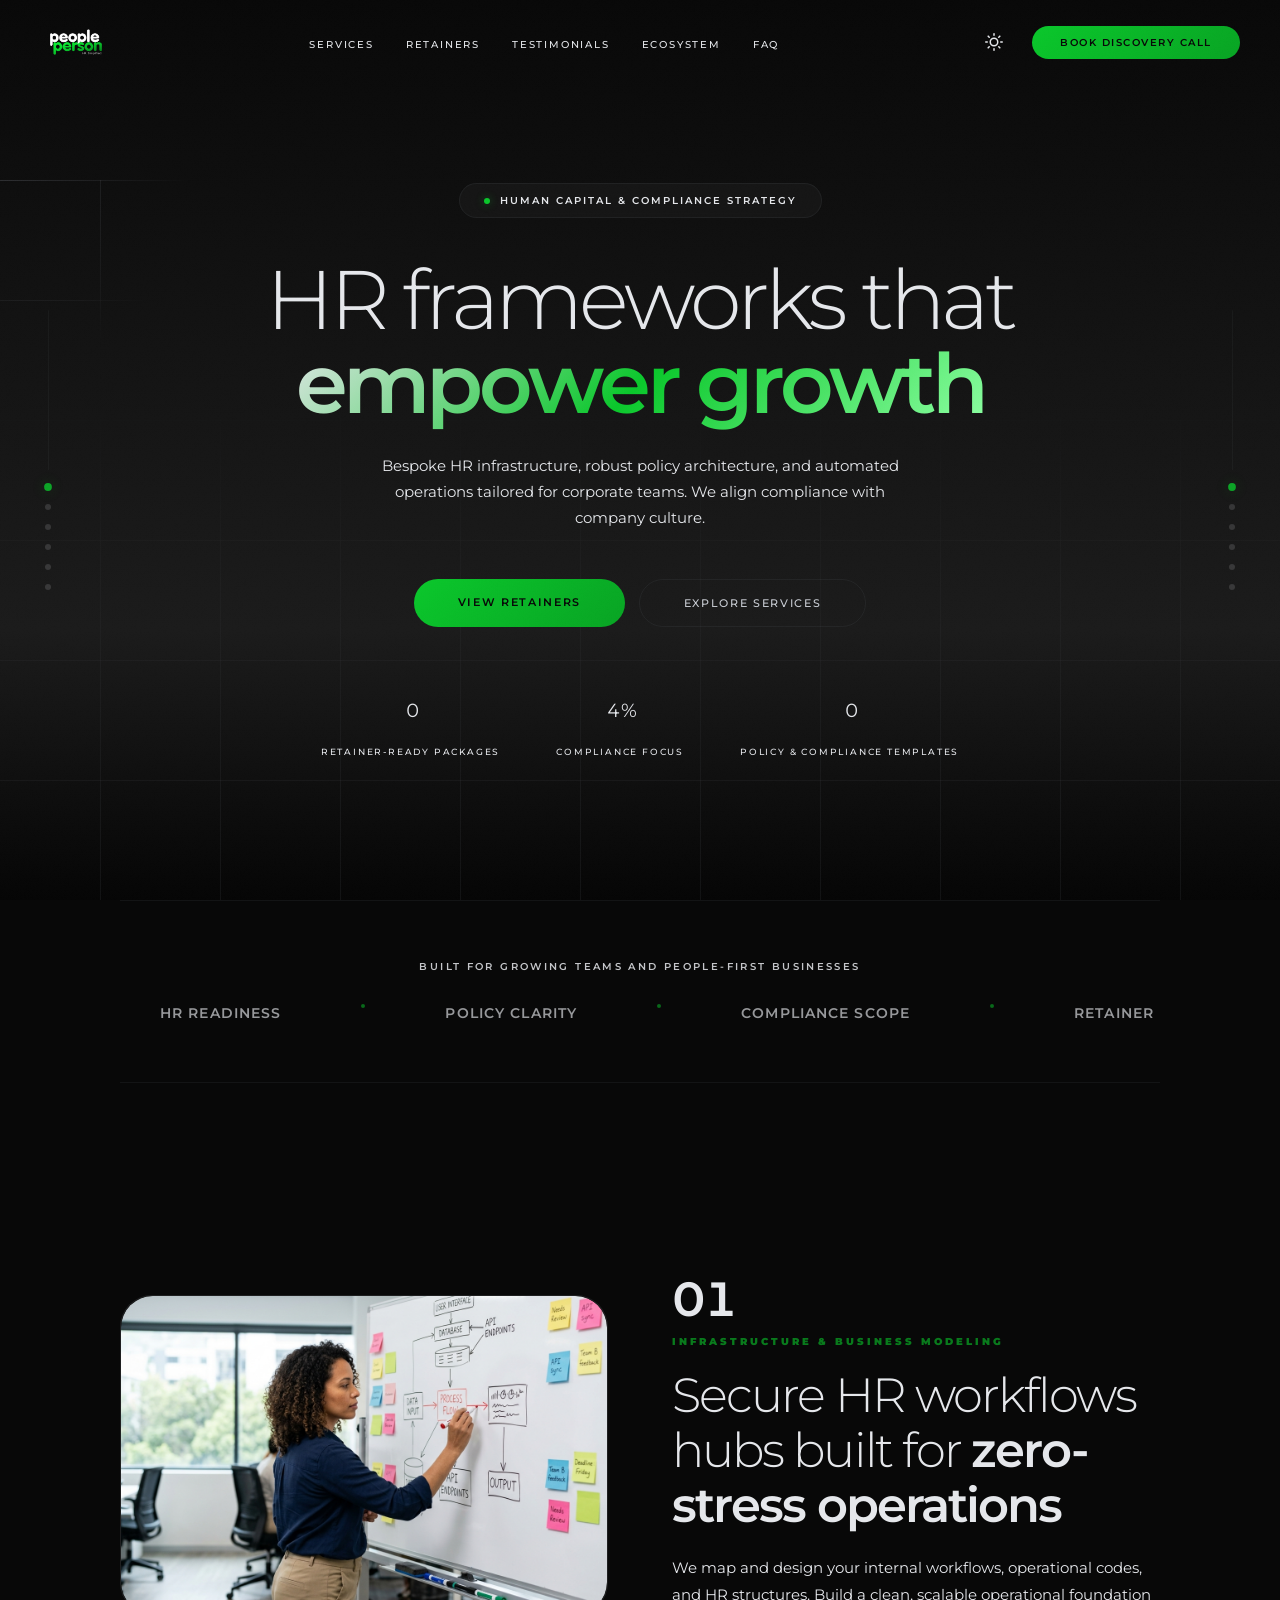
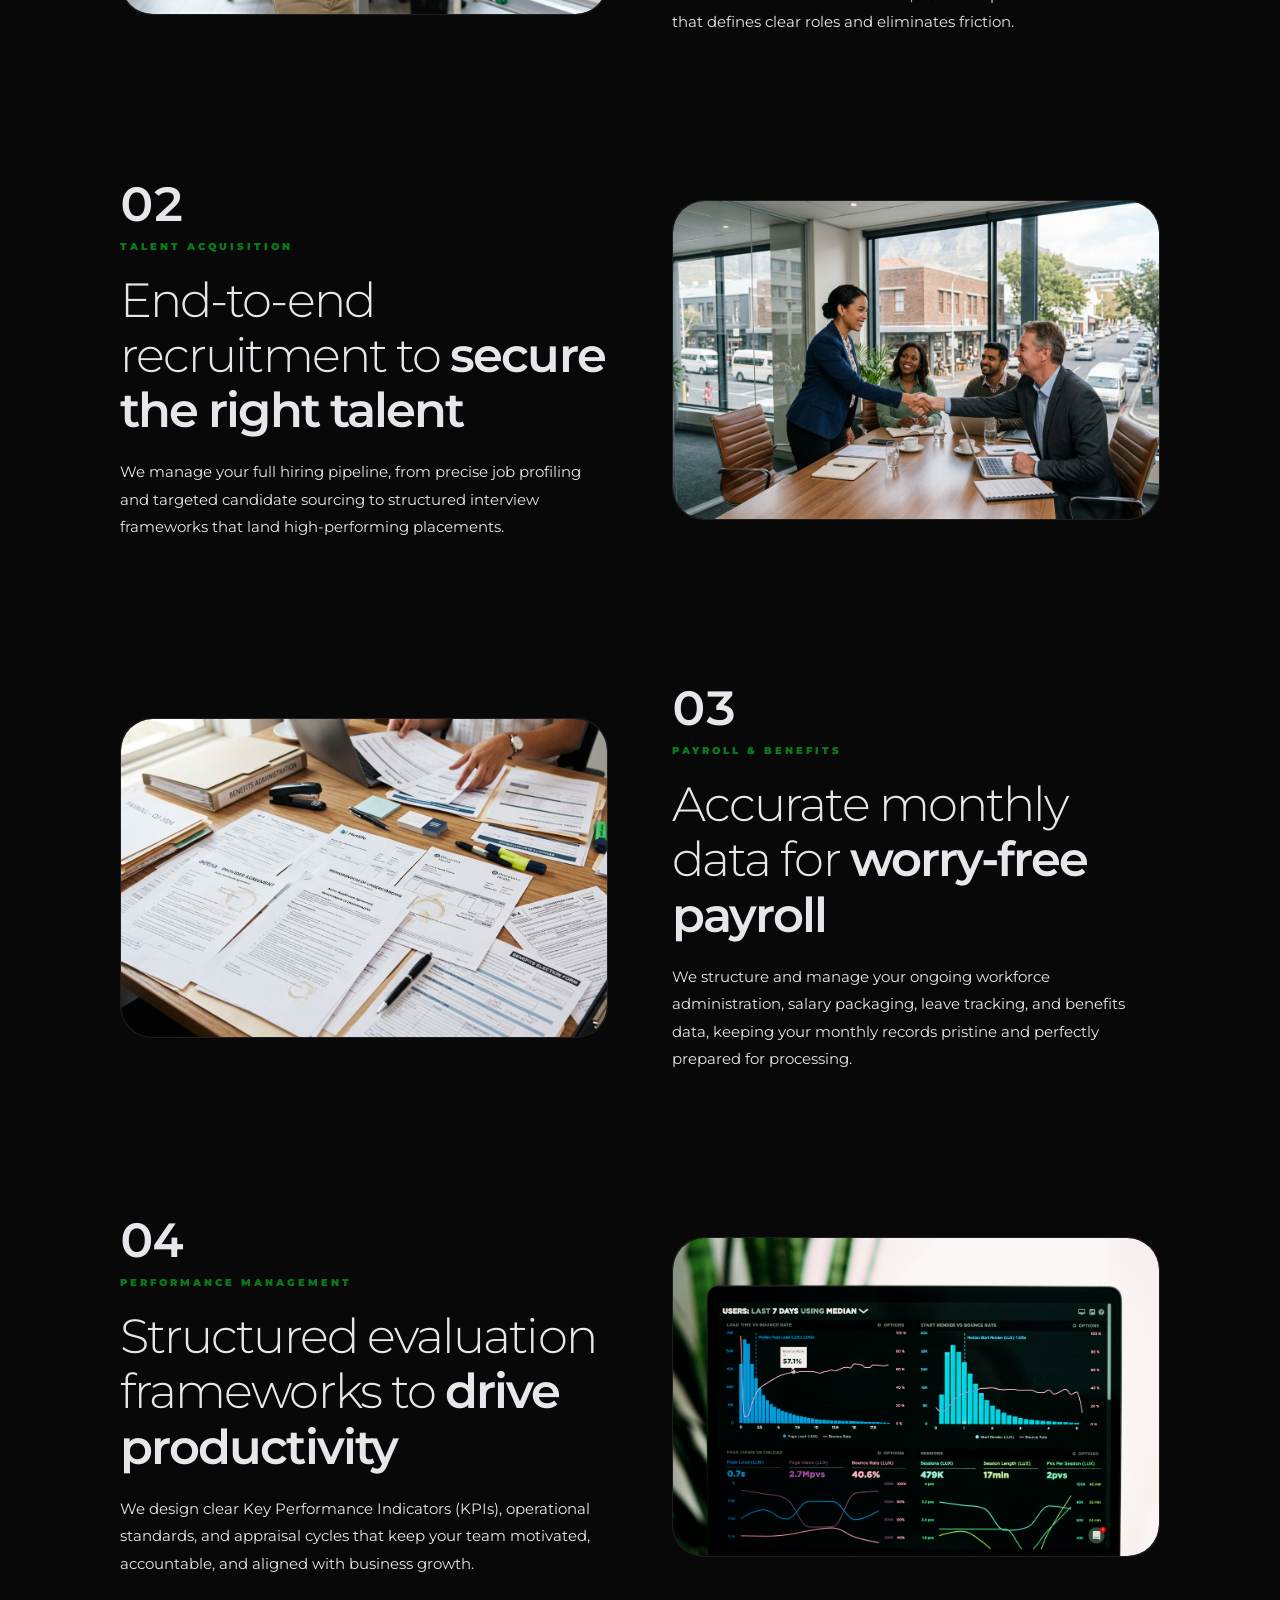
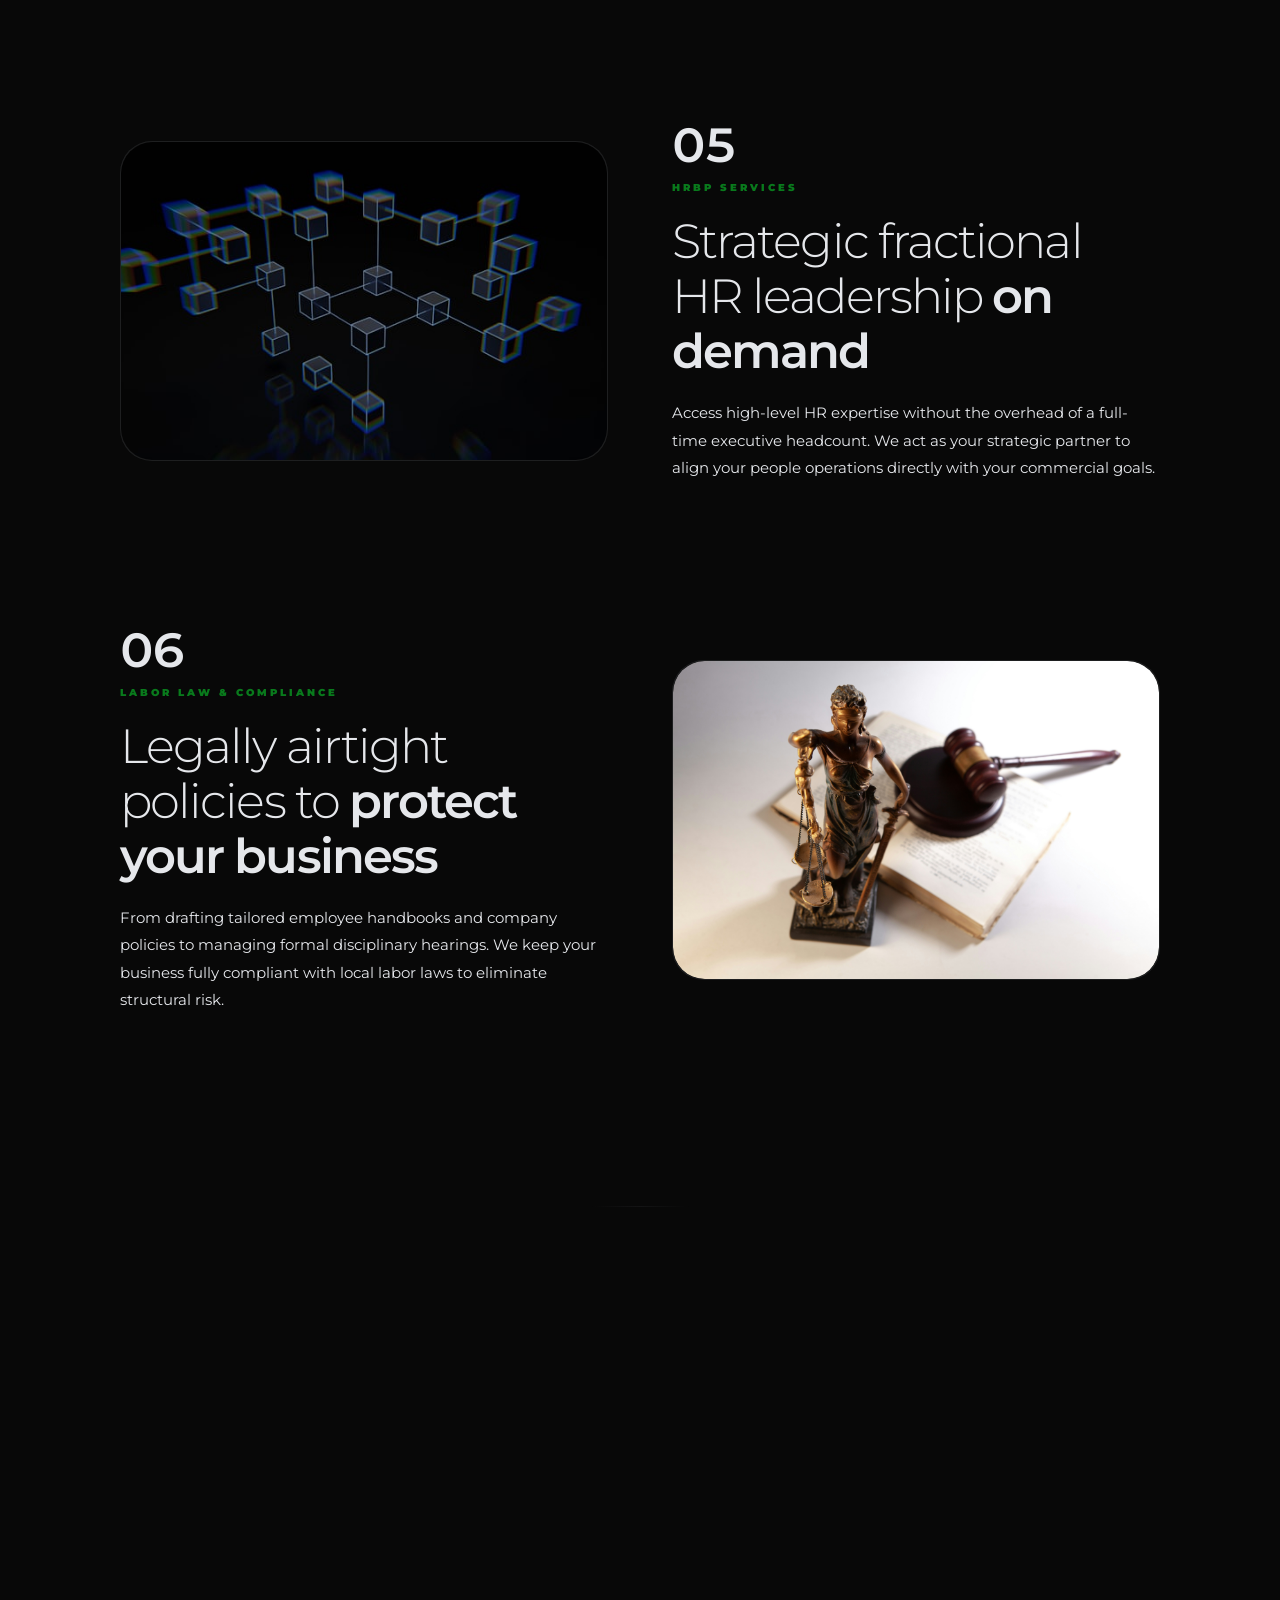
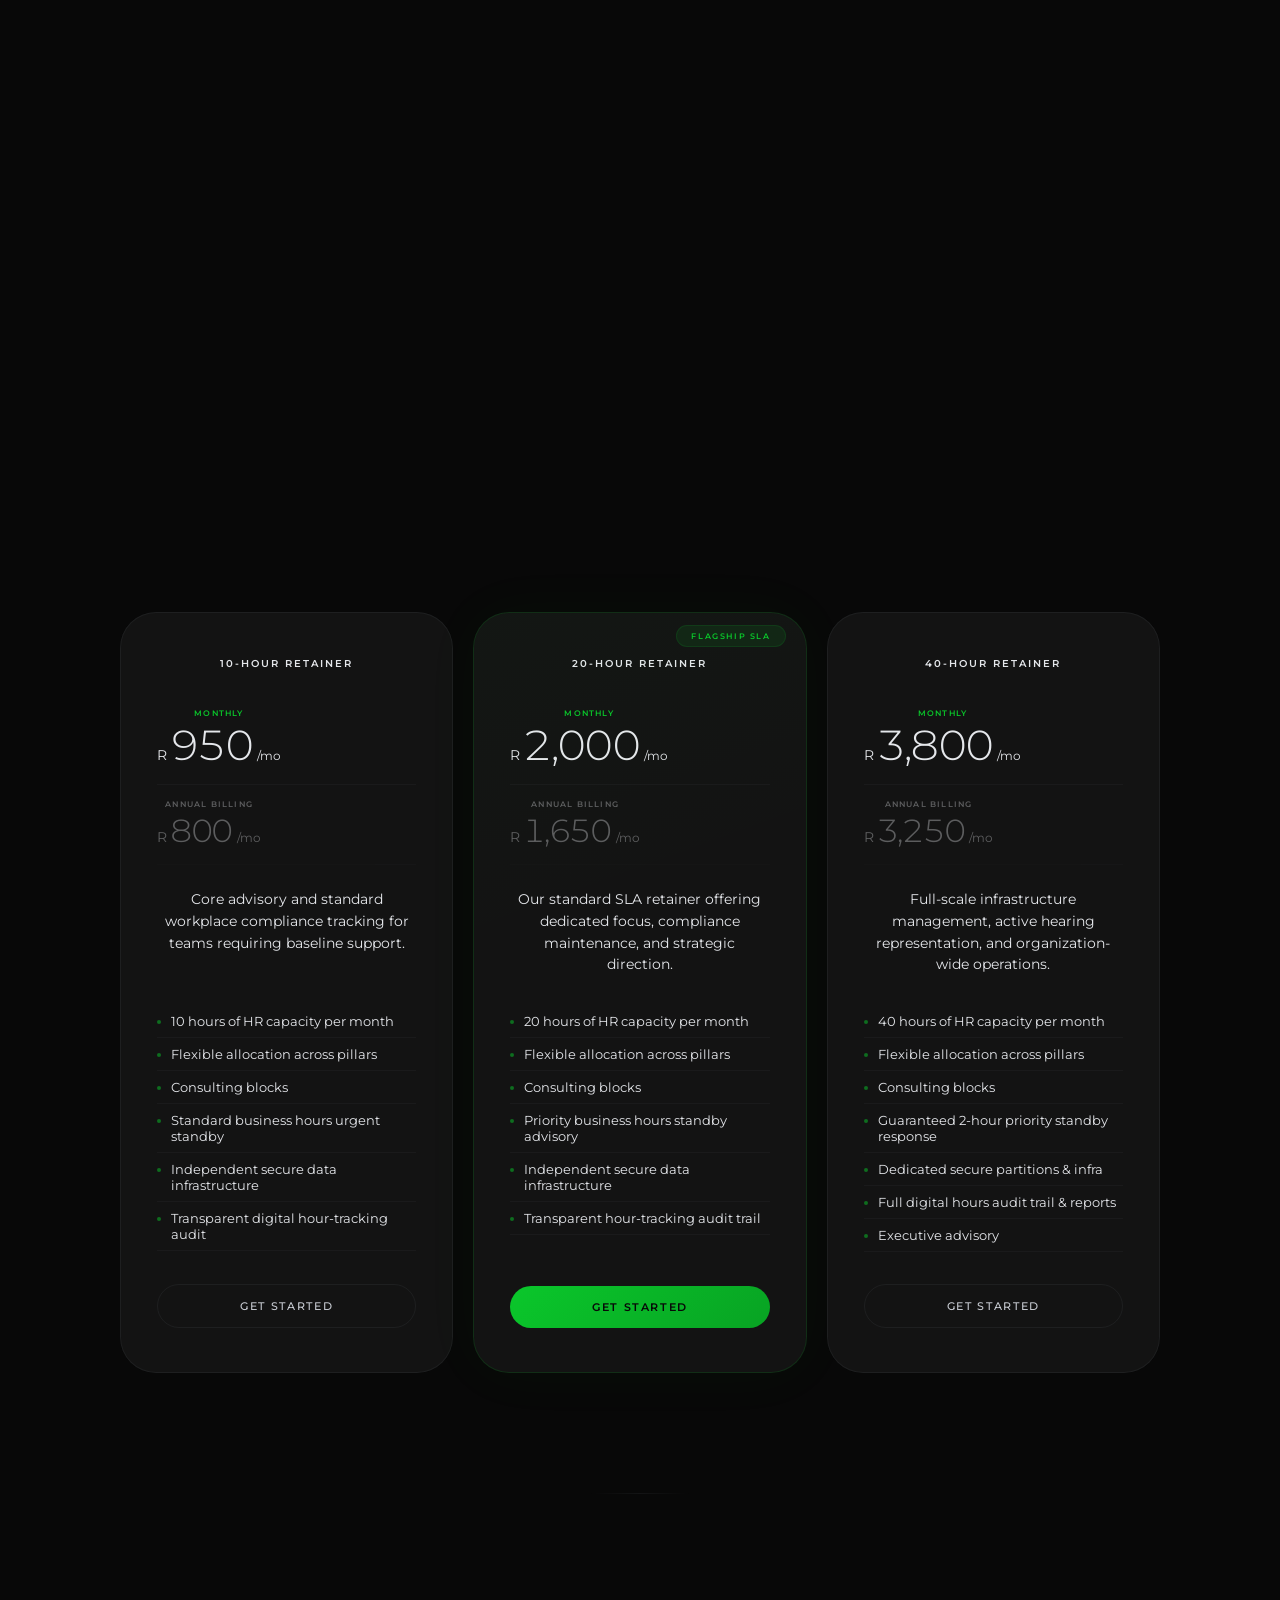
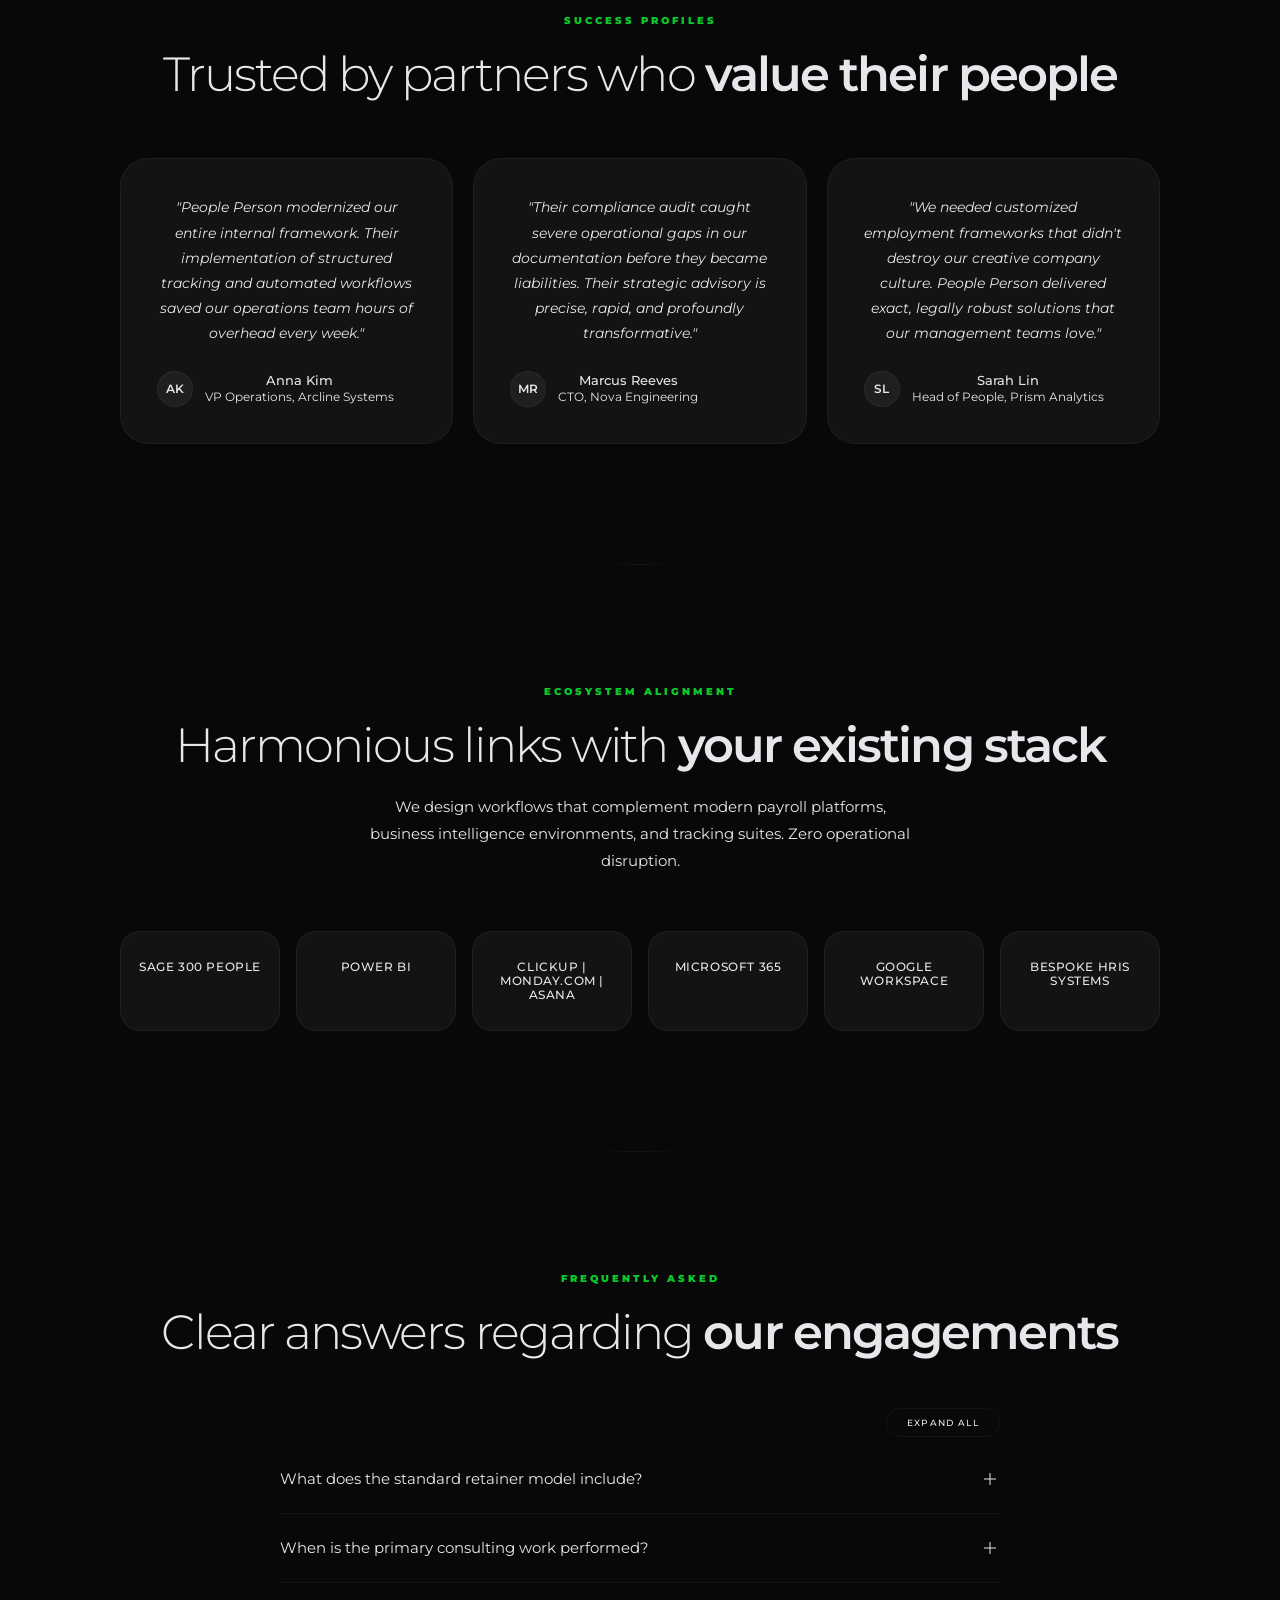
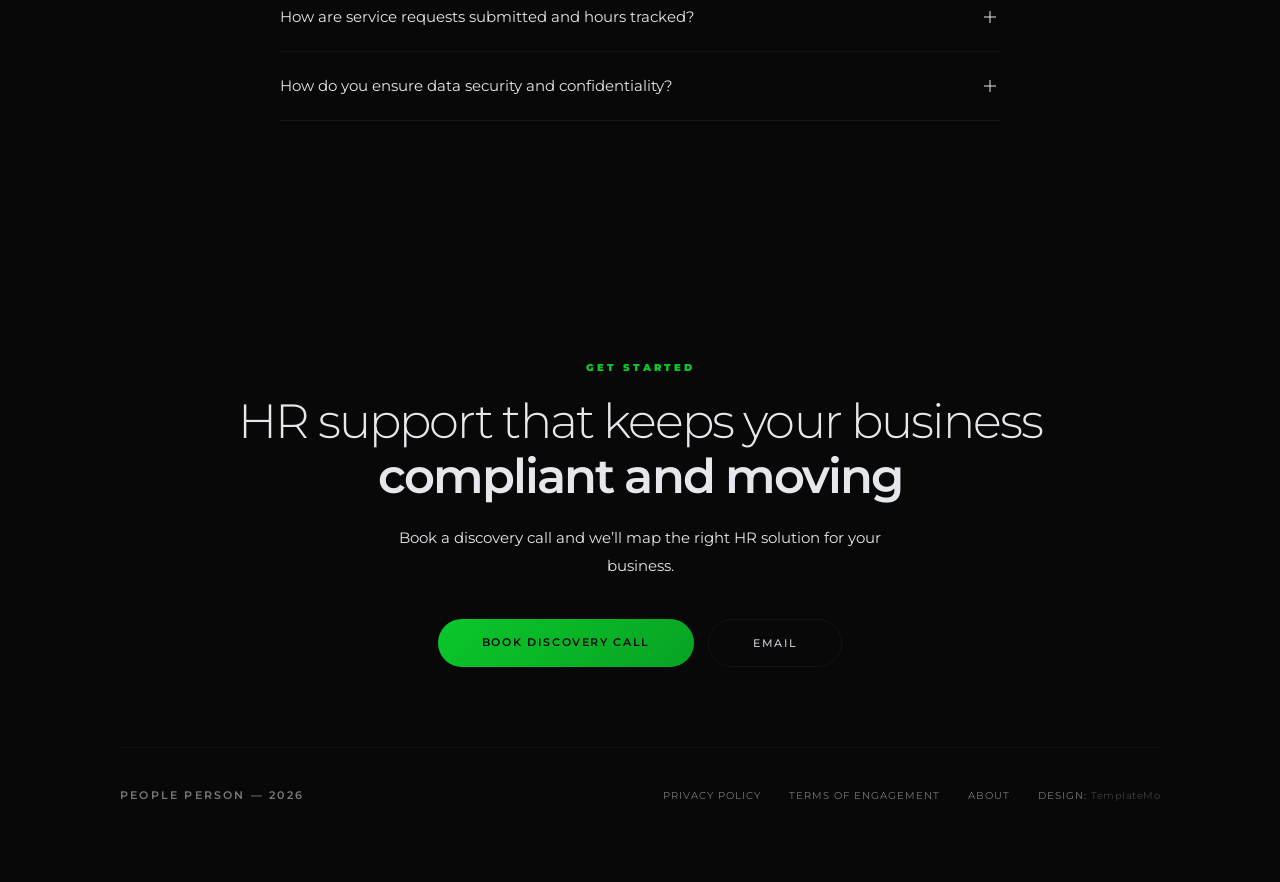
==== commit 99a834df: "Final changes" ====
--- a/index.html
+++ b/index.html
@@ -41,7 +41,7 @@
         <path d="M21 12.79A9 9 0 1 1 11.21 3 7 7 0 0 0 21 12.79z"></path>
       </svg>
     </button>
-    <a href="https://calendar.app.google/dWncbSp8jBmYi63D6" target="_blank" rel="noopener noreferrer" class="nav-cta">Book Consultation</a>
+    <a href="https://calendar.app.google/dWncbSp8jBmYi63D6" target="_blank" rel="noopener noreferrer" class="nav-cta">Book Discovery Call</a>
   </div>
   <button class="nav-toggle" id="navToggle" aria-label="Toggle menu" aria-expanded="false">
     <span class="toggle-bar"></span><span class="toggle-bar"></span>
@@ -57,12 +57,12 @@
       <a href="#testimonials" class="mobile-menu-link" data-index="04">Testimonials</a>
       <a href="#integrations" class="mobile-menu-link" data-index="05">Ecosystem</a>
       <a href="#faq" class="mobile-menu-link" data-index="06">FAQ</a>
-      <a href="https://calendar.app.google/dWncbSp8jBmYi63D6" target="_blank" rel="noopener noreferrer" class="mobile-menu-link" data-index="07">Get Started</a>
+      <a href="https://calendar.app.google/dWncbSp8jBmYi63D6" target="_blank" rel="noopener noreferrer" class="mobile-menu-link" data-index="07">Book Discovery Call</a>
     </div>
     <div class="mobile-menu-footer">
-      <a href="mailto:hello@peopleperson.co.za?subject=Privacy%20Policy%20Request">Privacy Policy</a>
-      <a href="mailto:hello@peopleperson.co.za?subject=Terms%20of%20Engagement">Terms of Engagement</a>
-      <a href="mailto:hello@peopleperson.co.za?subject=Contact%20Request">Contact</a>
+      <a href="privacy.html">Privacy Policy</a>
+      <a href="terms.html">Terms of Engagement</a>
+      <a href="contact.html">Contact</a>
     </div>
   </div>
 </div>
@@ -478,9 +478,9 @@
     <div class="footer-bar reveal reveal-d4" style="margin-top: 80px;">
       <div class="footer-brand">People Person &mdash; 2026</div>
       <div class="footer-links">
-        <a href="mailto:hello@peopleperson.co.za?subject=Privacy%20Policy%20Request">Privacy Policy</a>
-        <a href="mailto:hello@peopleperson.co.za?subject=Terms%20of%20Engagement">Terms of Engagement</a>
-        <a href="#faq">Status Desk</a>
+        <a href="privacy.html">Privacy Policy</a>
+        <a href="terms.html">Terms of Engagement</a>
+        <a href="about.html">About</a>
         <span class="footer-credit">Design: <a href="https://templatemo.com" target="_blank" rel="nofollow">TemplateMo</a></span>
       </div>
     </div>
--- a/templatemo-621-luminary-style.css
+++ b/templatemo-621-luminary-style.css
@@ -695,6 +695,7 @@
   .footer-bar { flex-direction: column; gap: 20px; text-align: center; }
   .footer-links { flex-wrap: wrap; justify-content: center; }
   .footer-ctas { flex-direction: column; align-items: center; }
+  .footer-ctas .btn-primary, .footer-ctas .btn-secondary { width: 100%; max-width: 320px; }
   .mobile-menu-inner { padding: 90px 20px 40px; }
 }
 
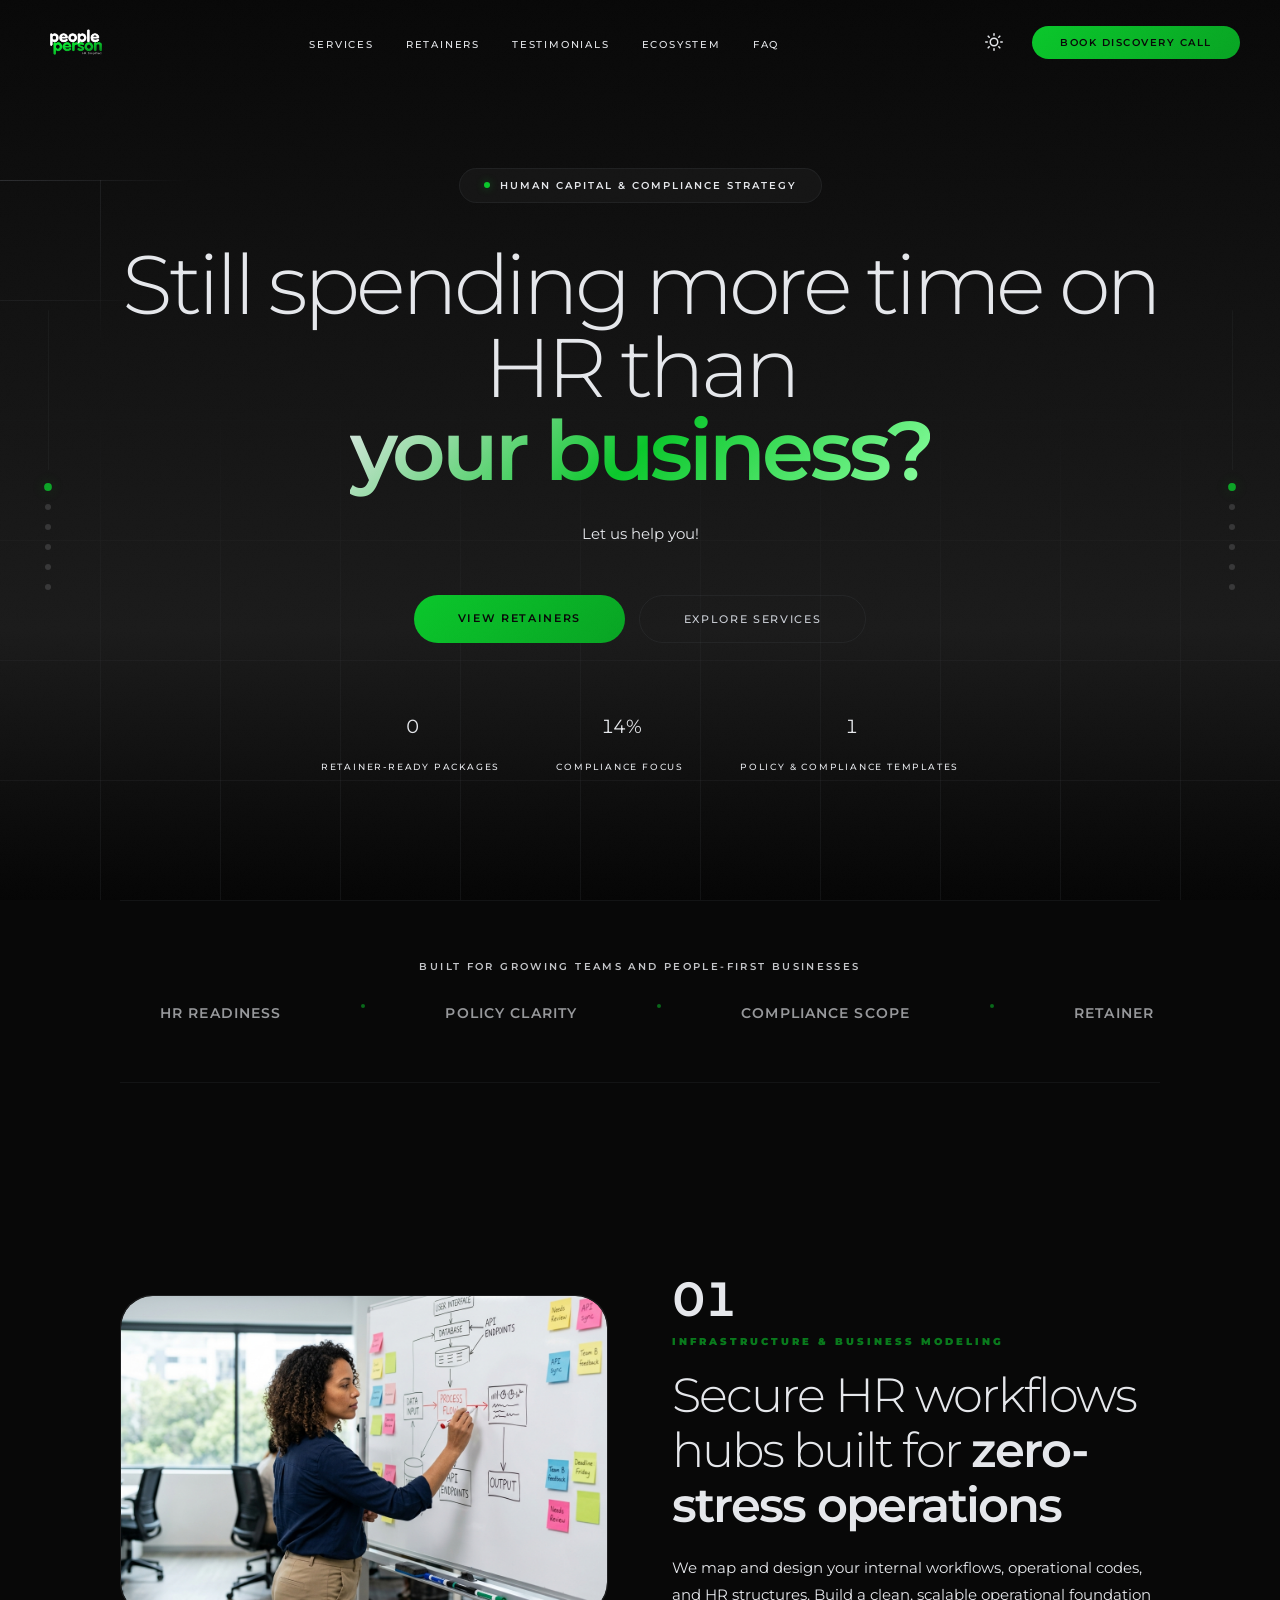
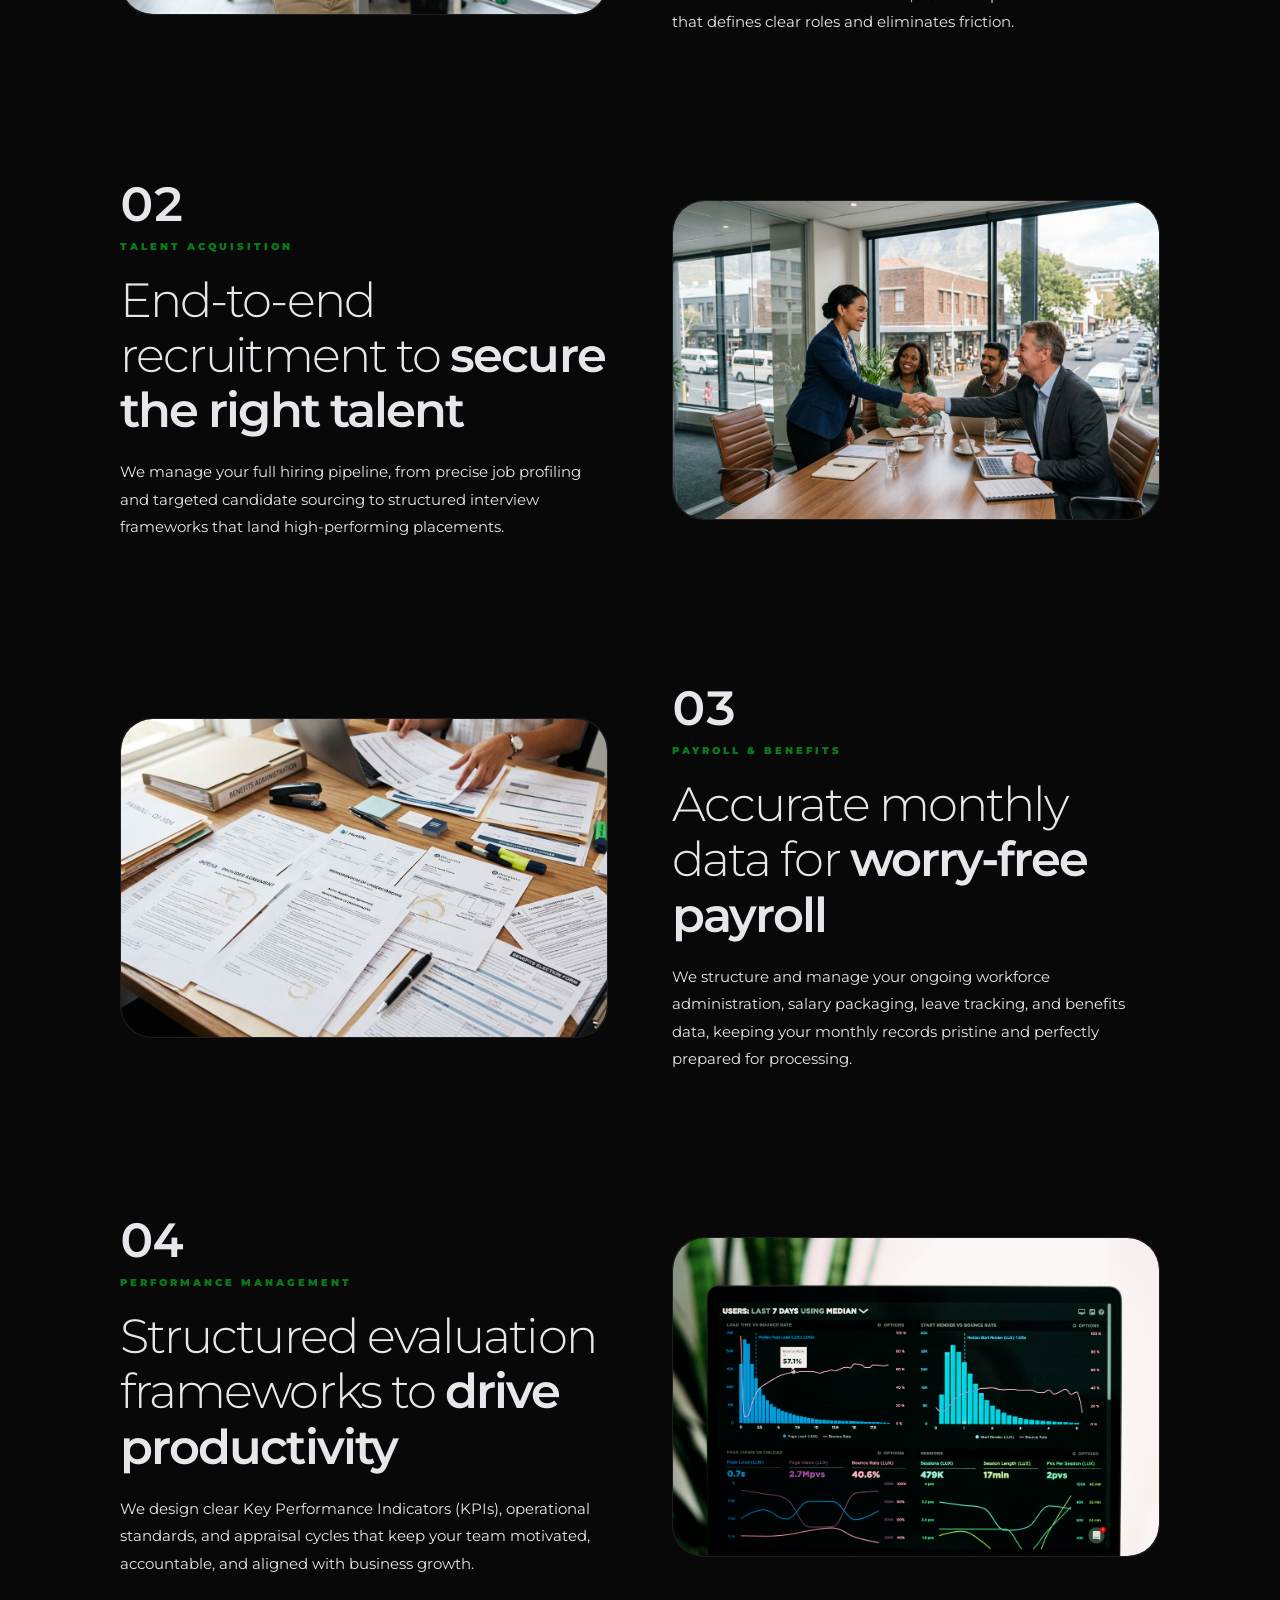
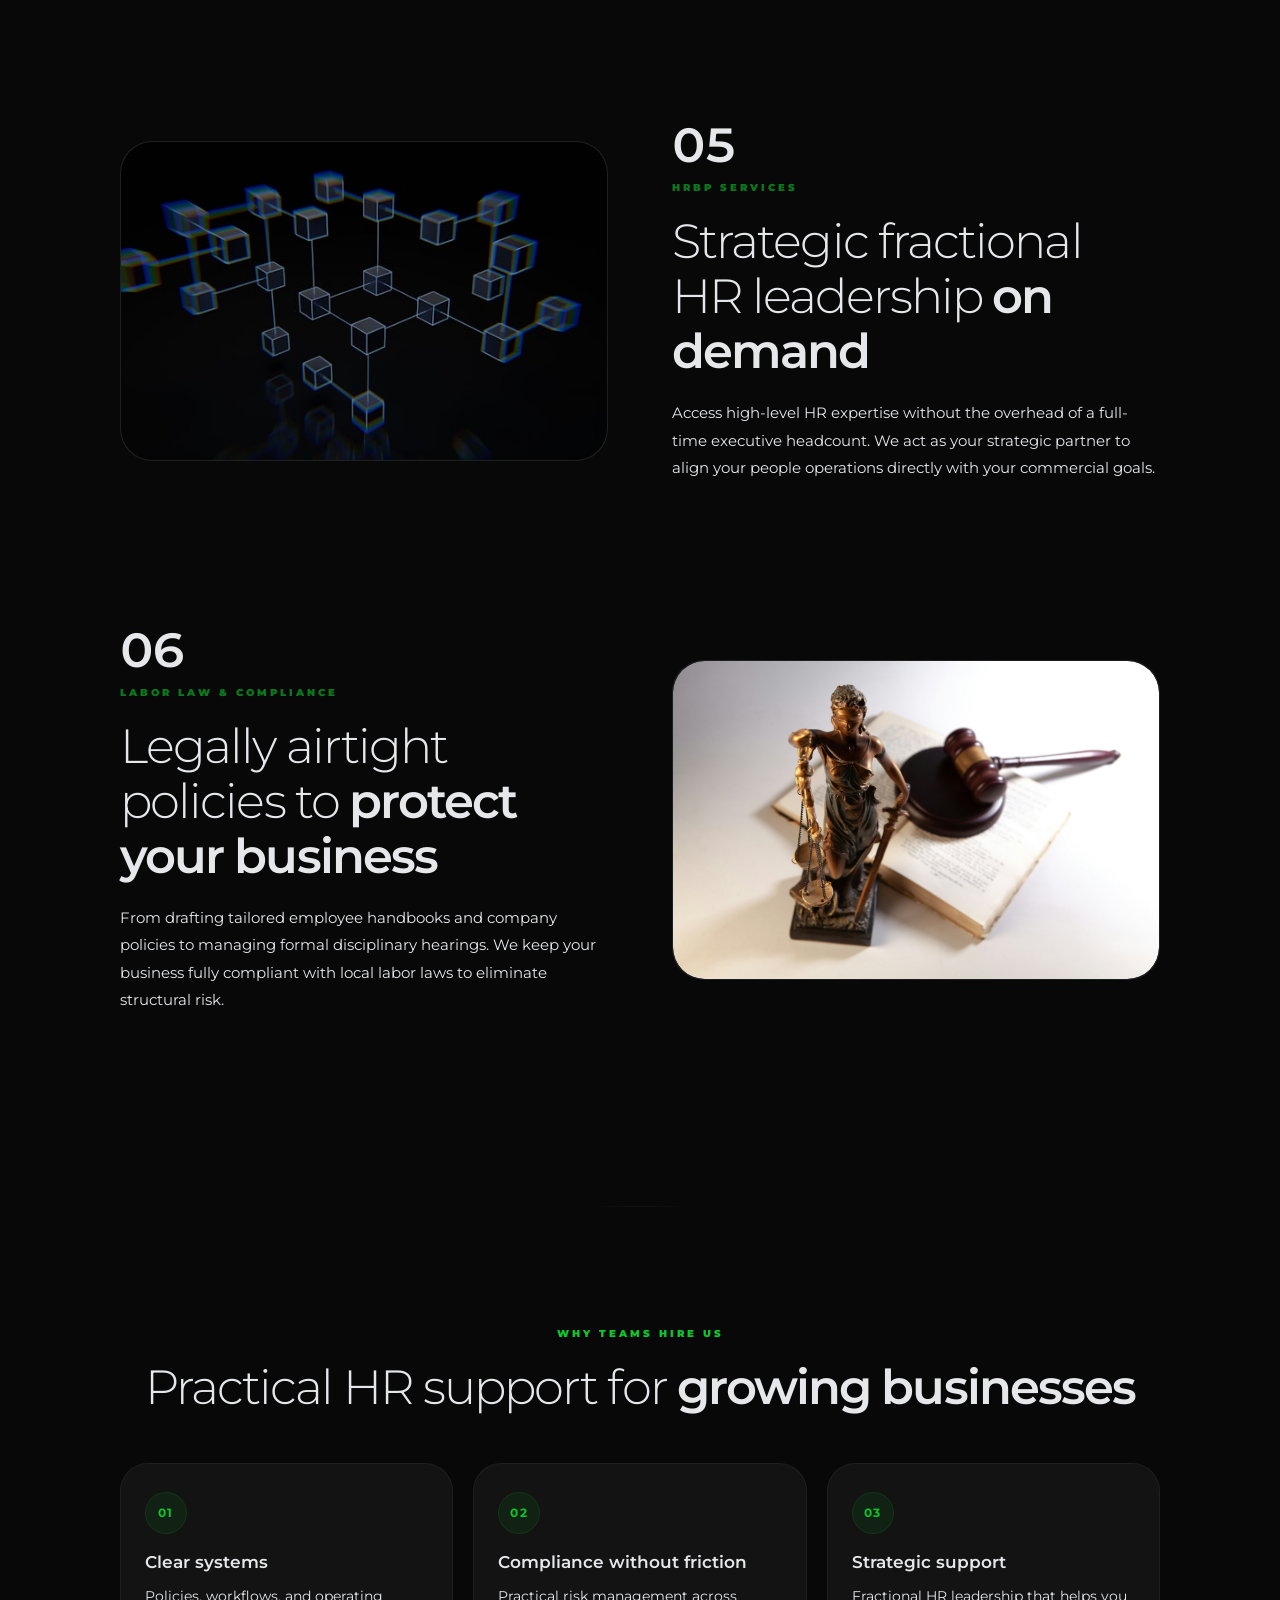
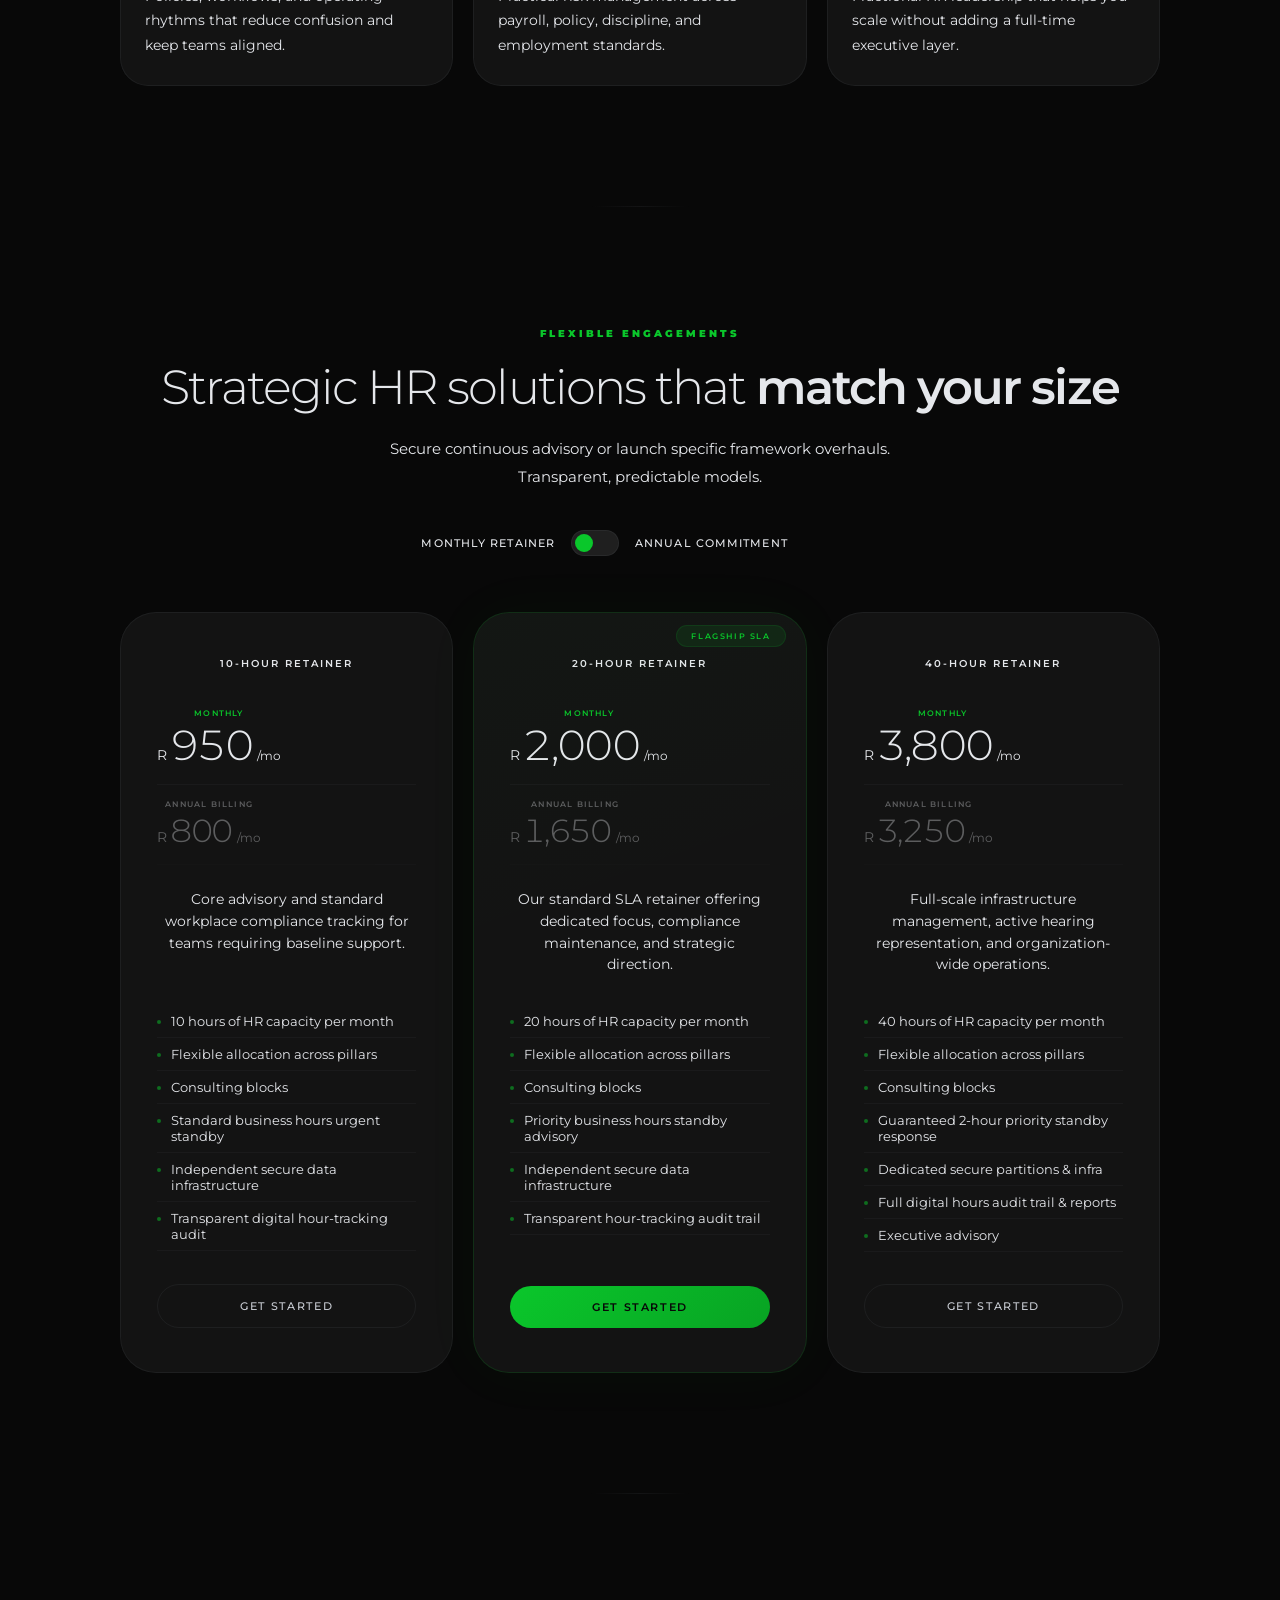
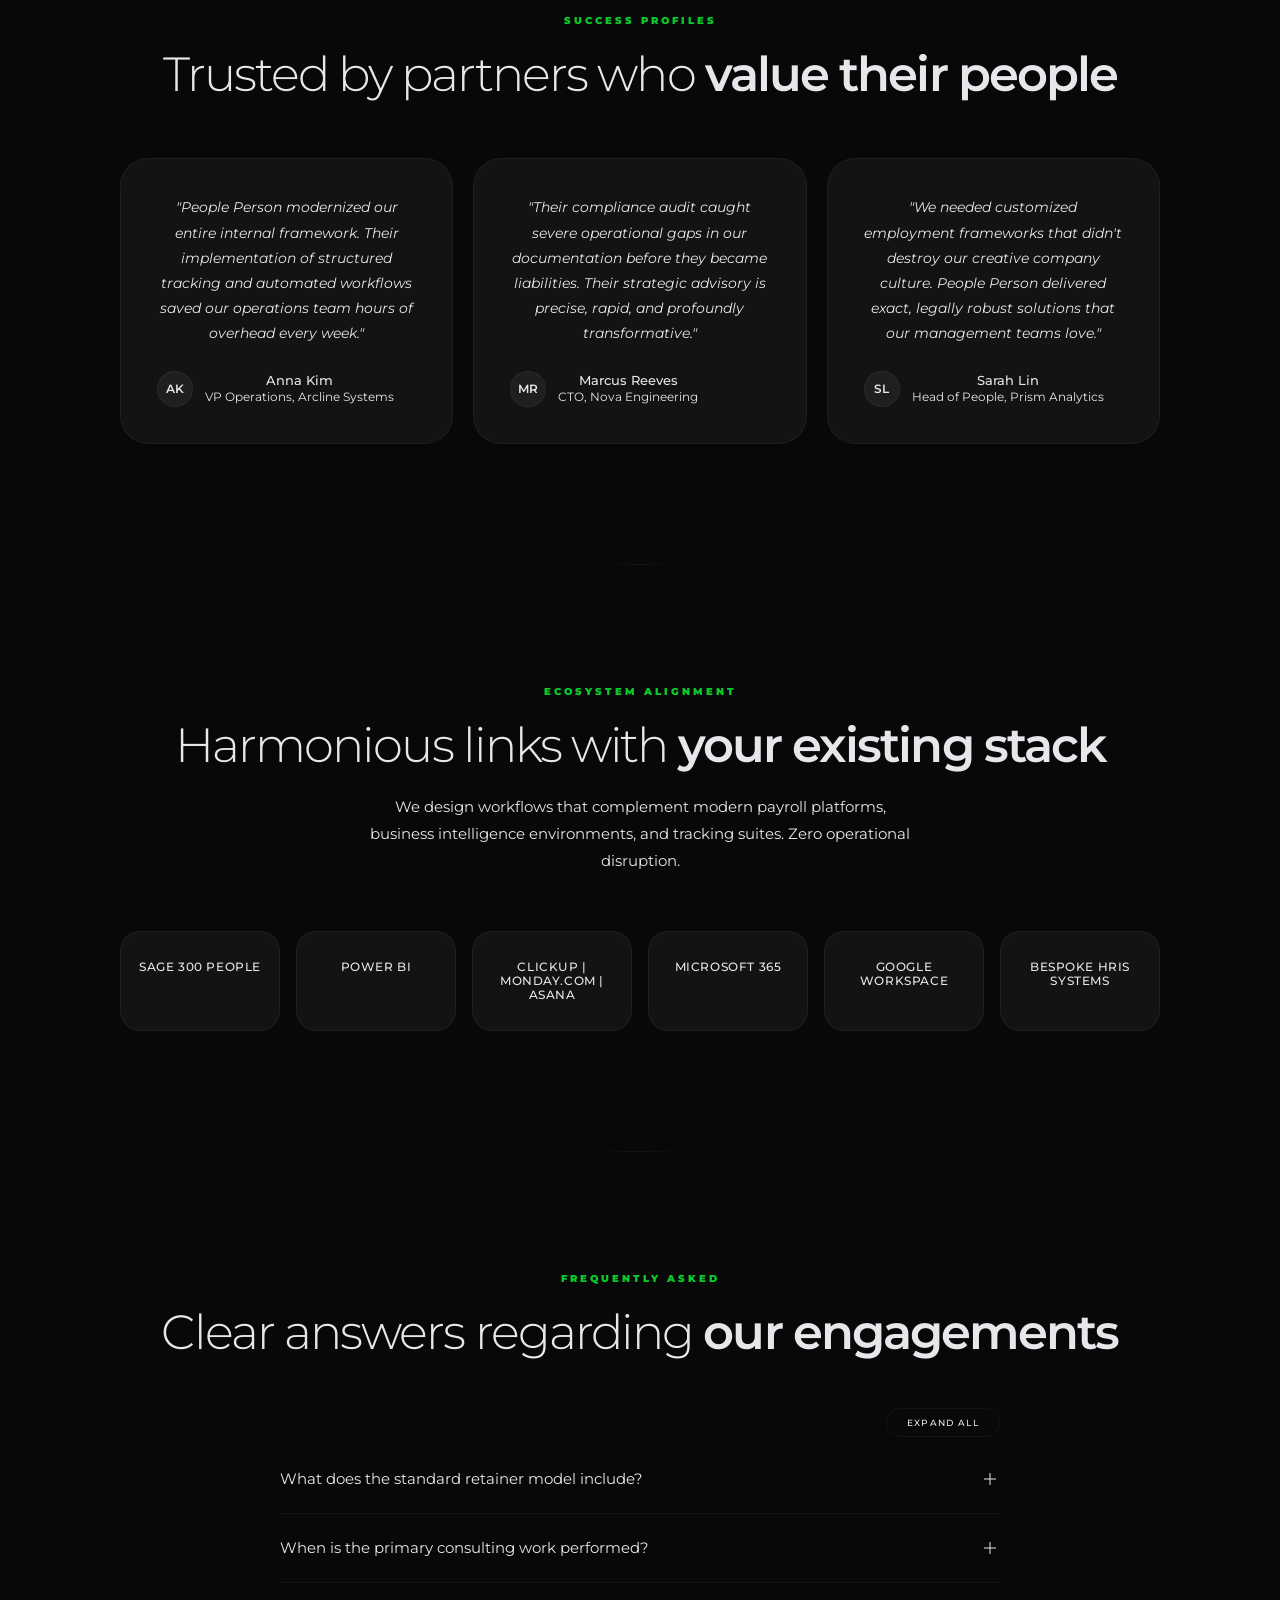
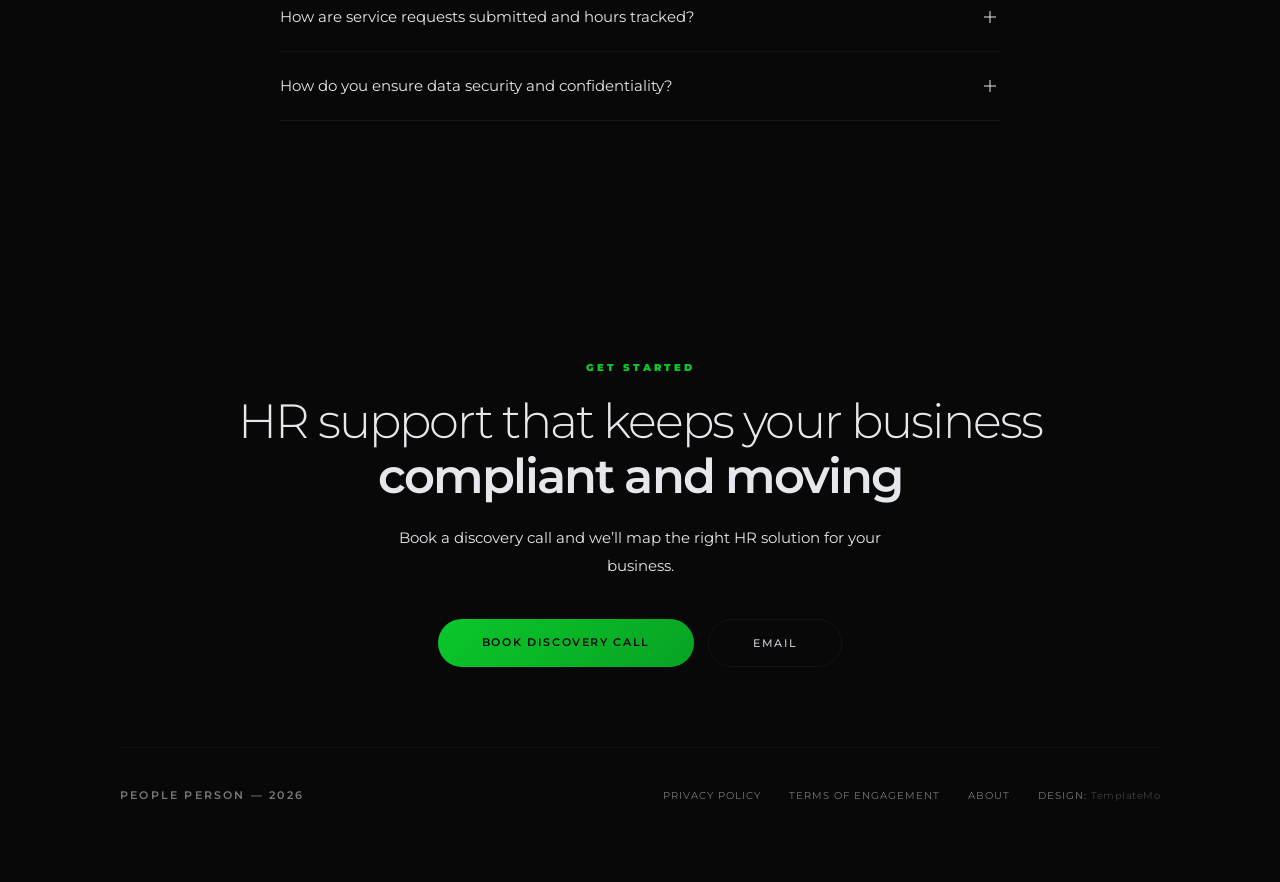
==== commit ddfaeb24: "about and CTA" ====
--- a/index.html
+++ b/index.html
@@ -95,9 +95,9 @@
       <div class="hero-badge-dot"></div>
       <span>Human Capital & Compliance Strategy</span>
     </div>
-    <h1>HR frameworks that<br><em>empower growth</em></h1>
+    <h1>Still spending more time on HR than<br><em>your business?</em></h1>
     <p class="hero-sub">
-      Bespoke HR infrastructure, robust policy architecture, and automated operations tailored for corporate teams. We align compliance with company culture.
+      Let us help you!
     </p>
     <div class="hero-ctas">
       <a href="#pricing" class="btn-primary">View Retainers</a>
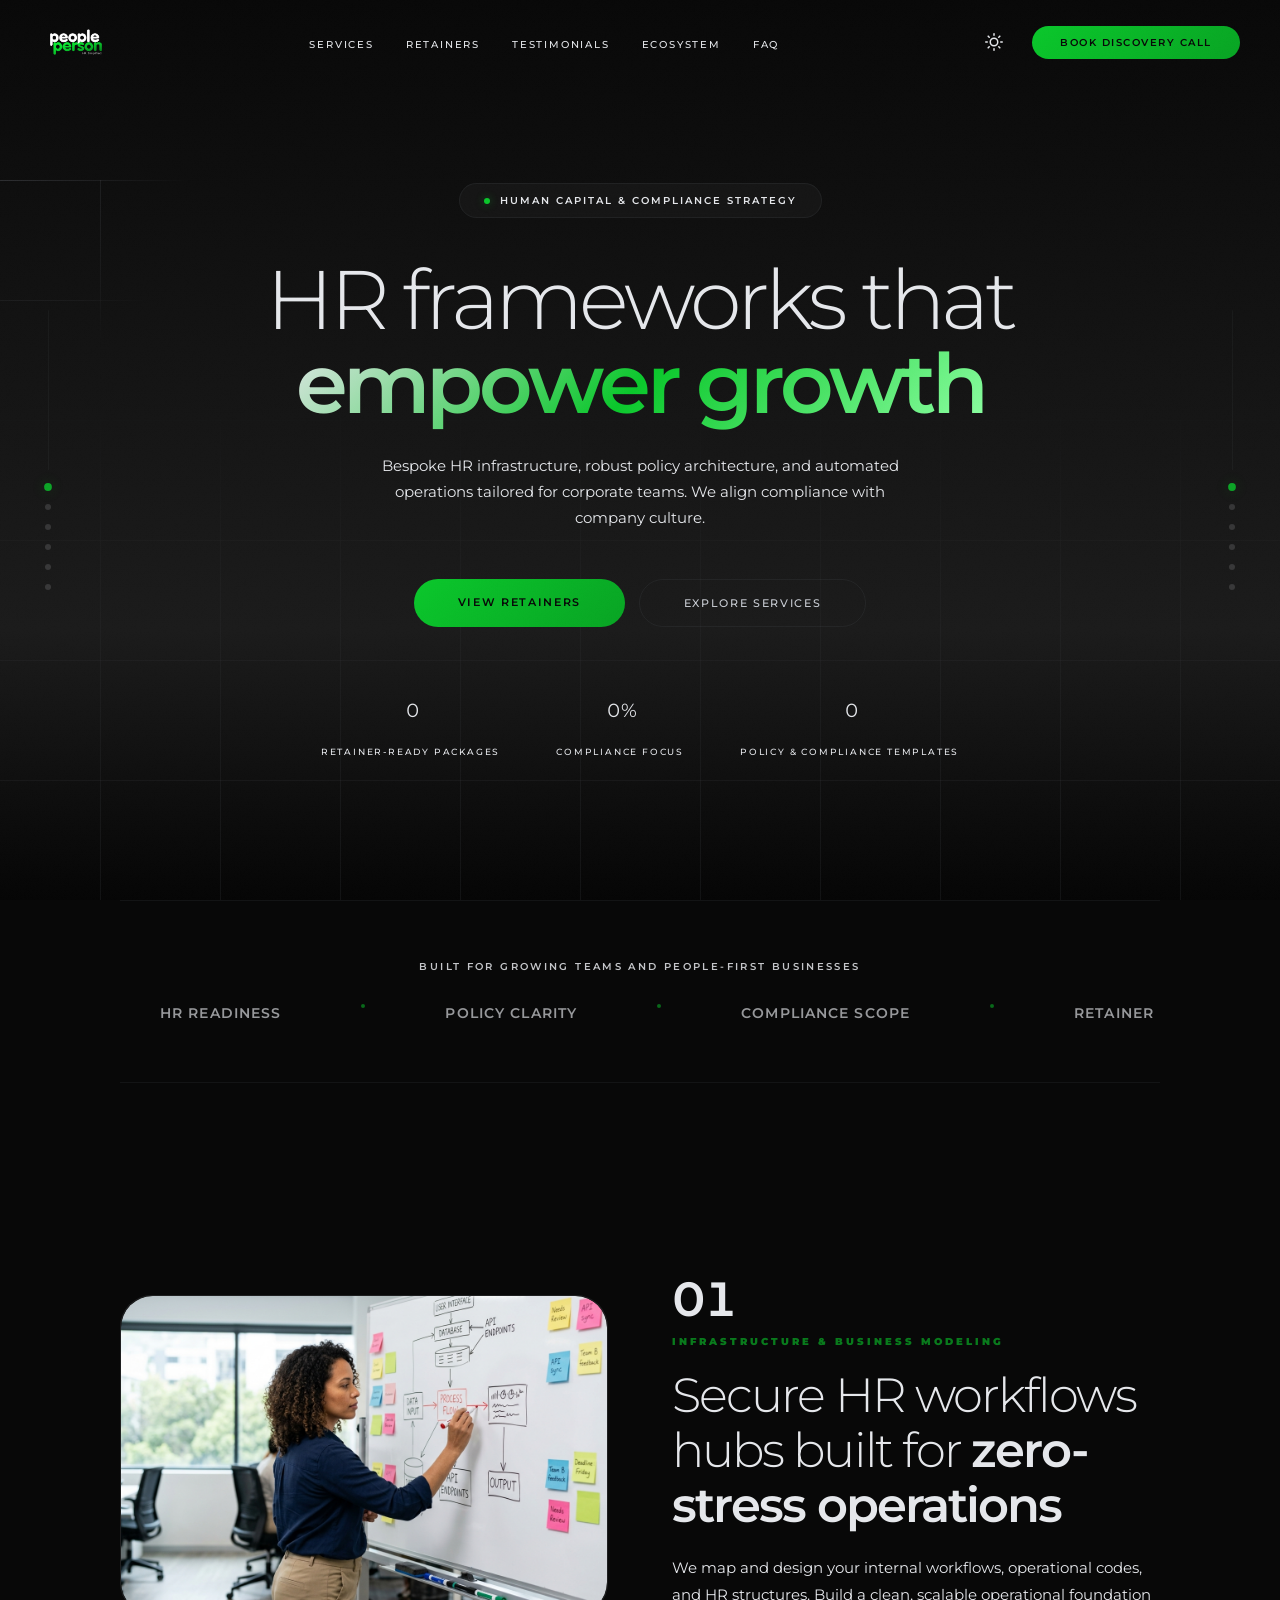
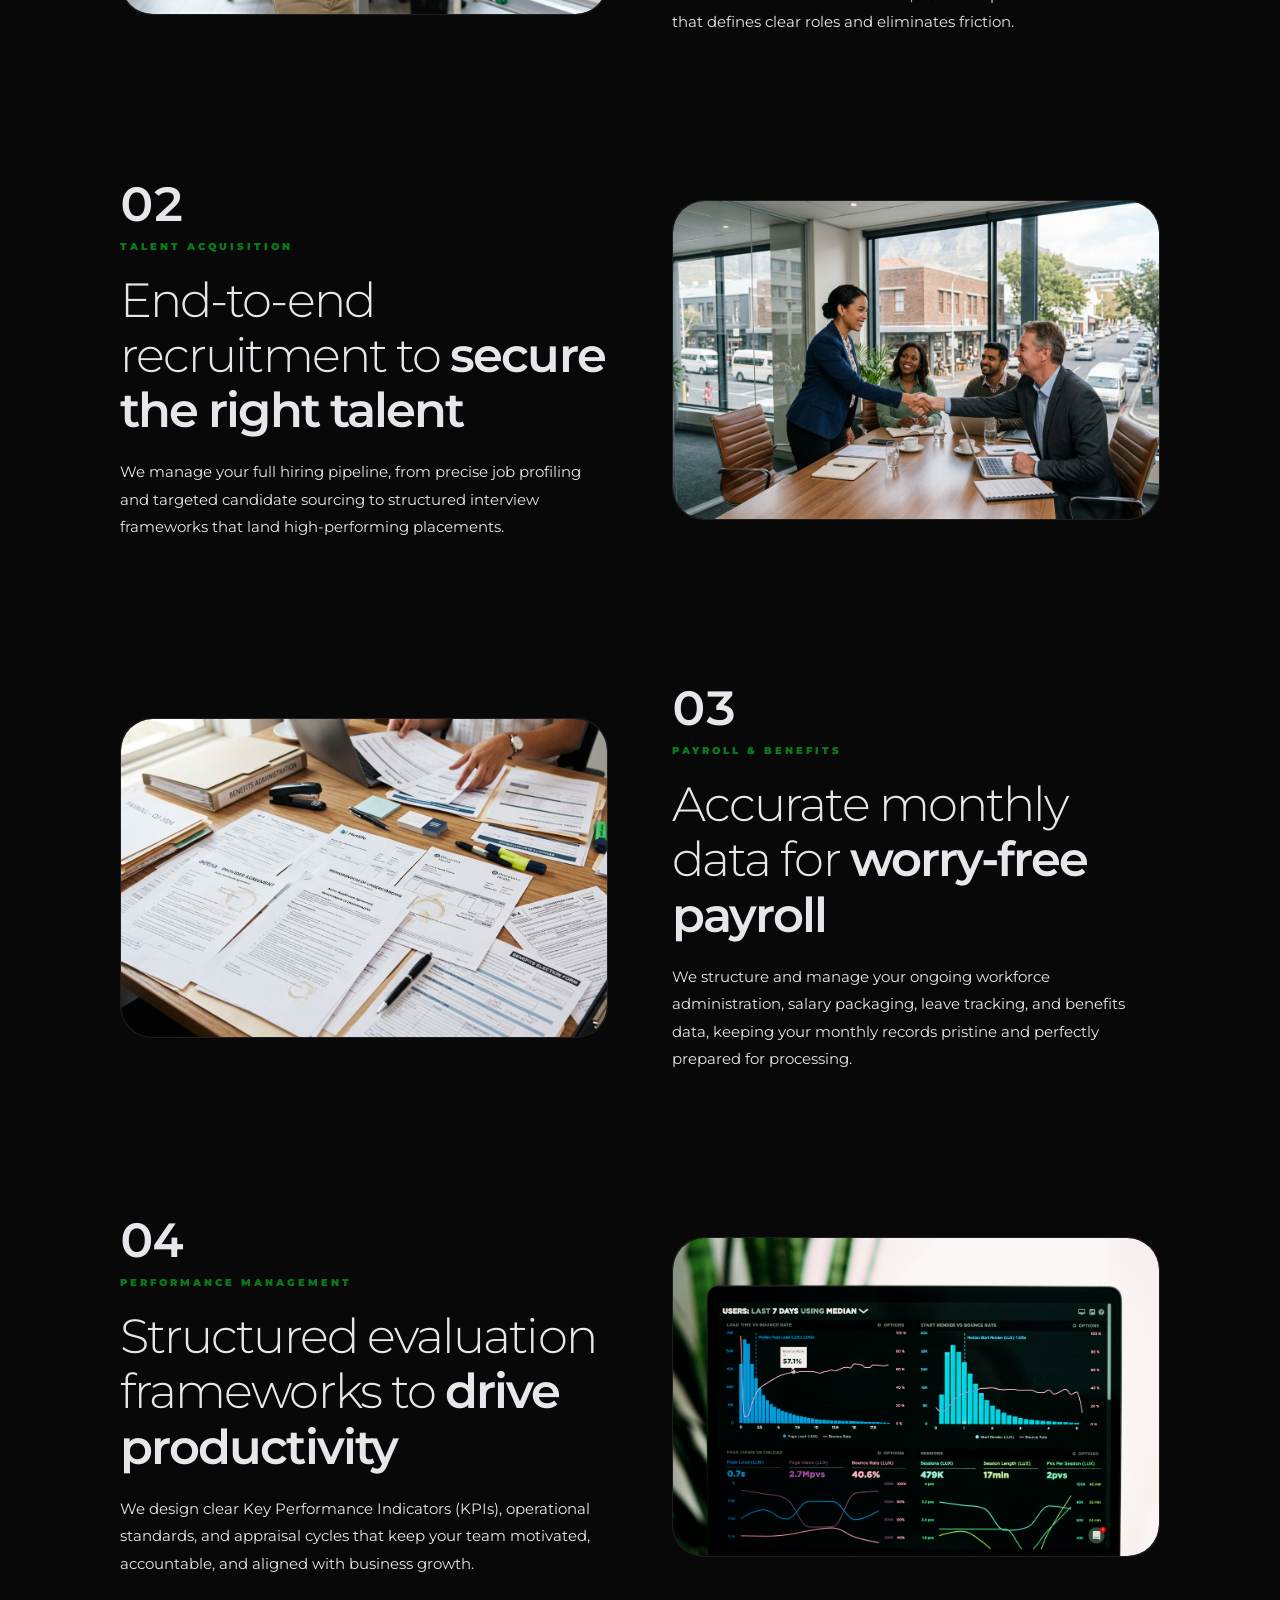
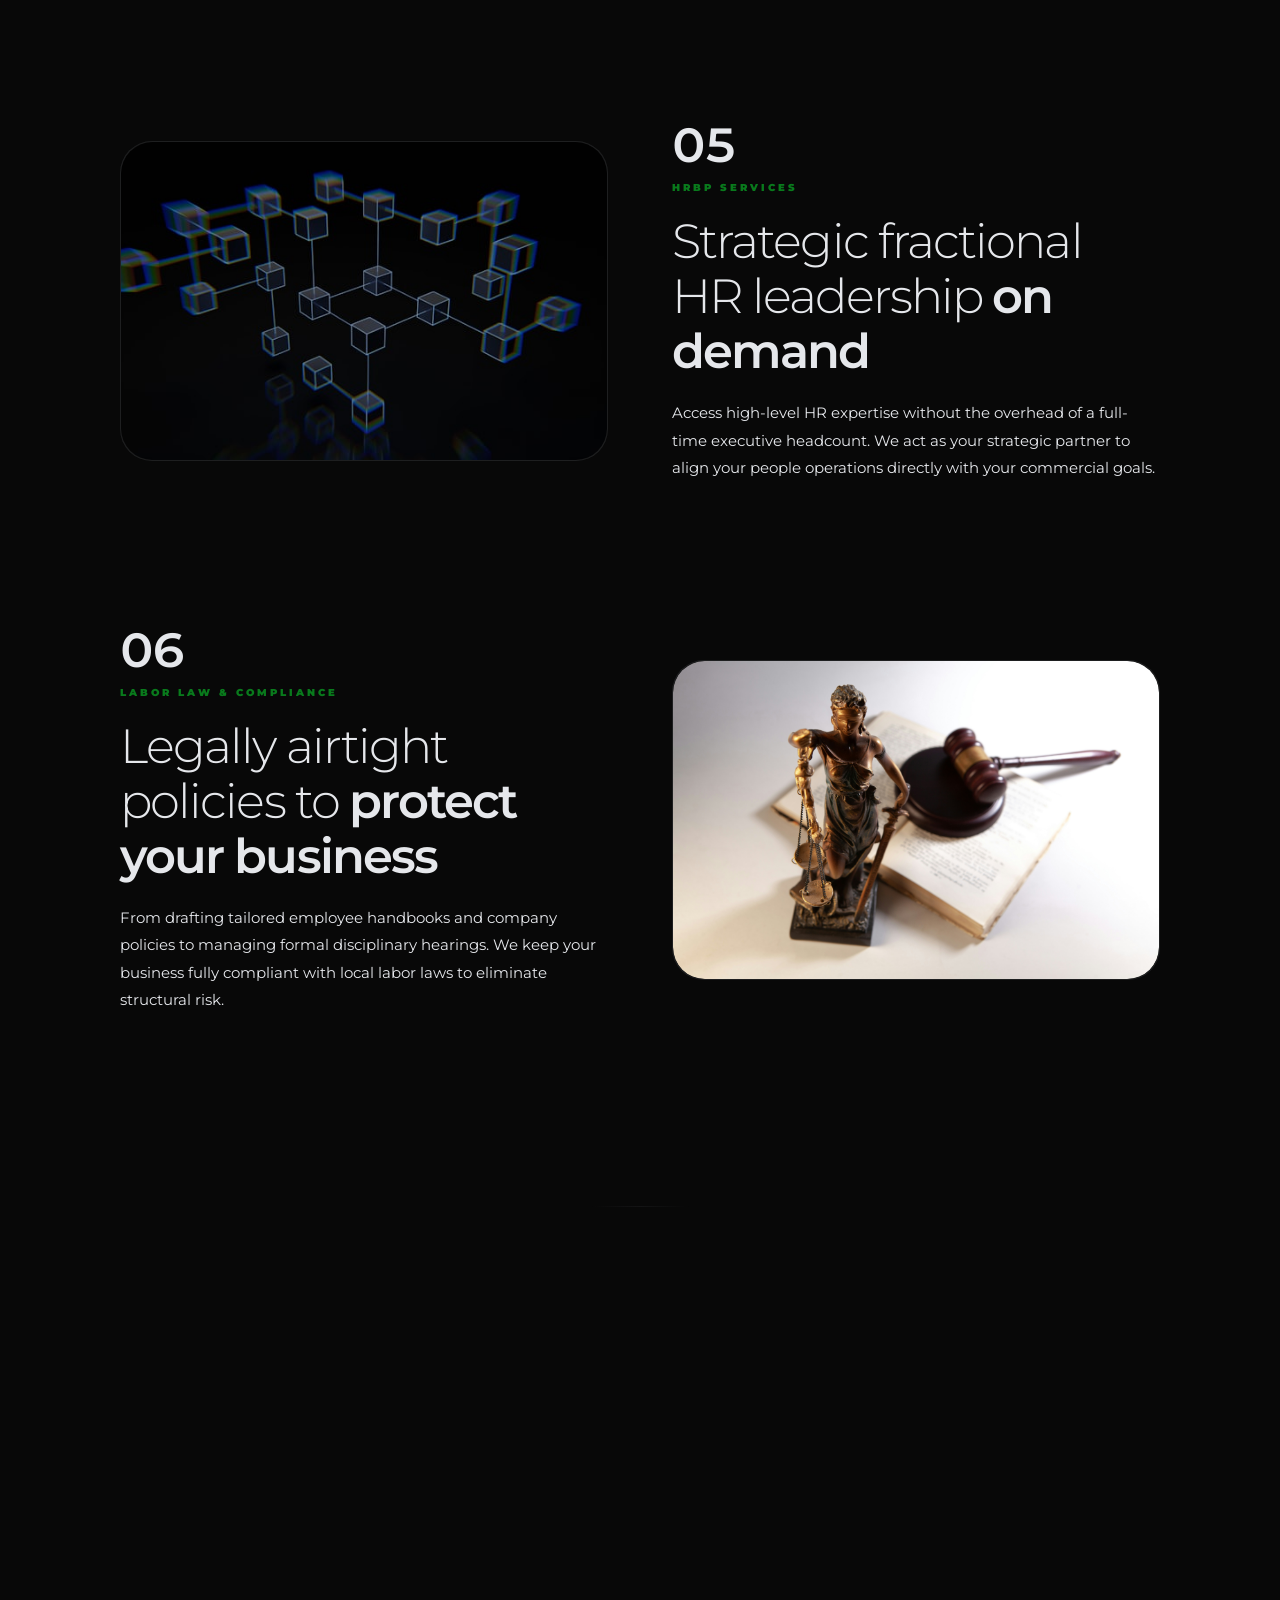
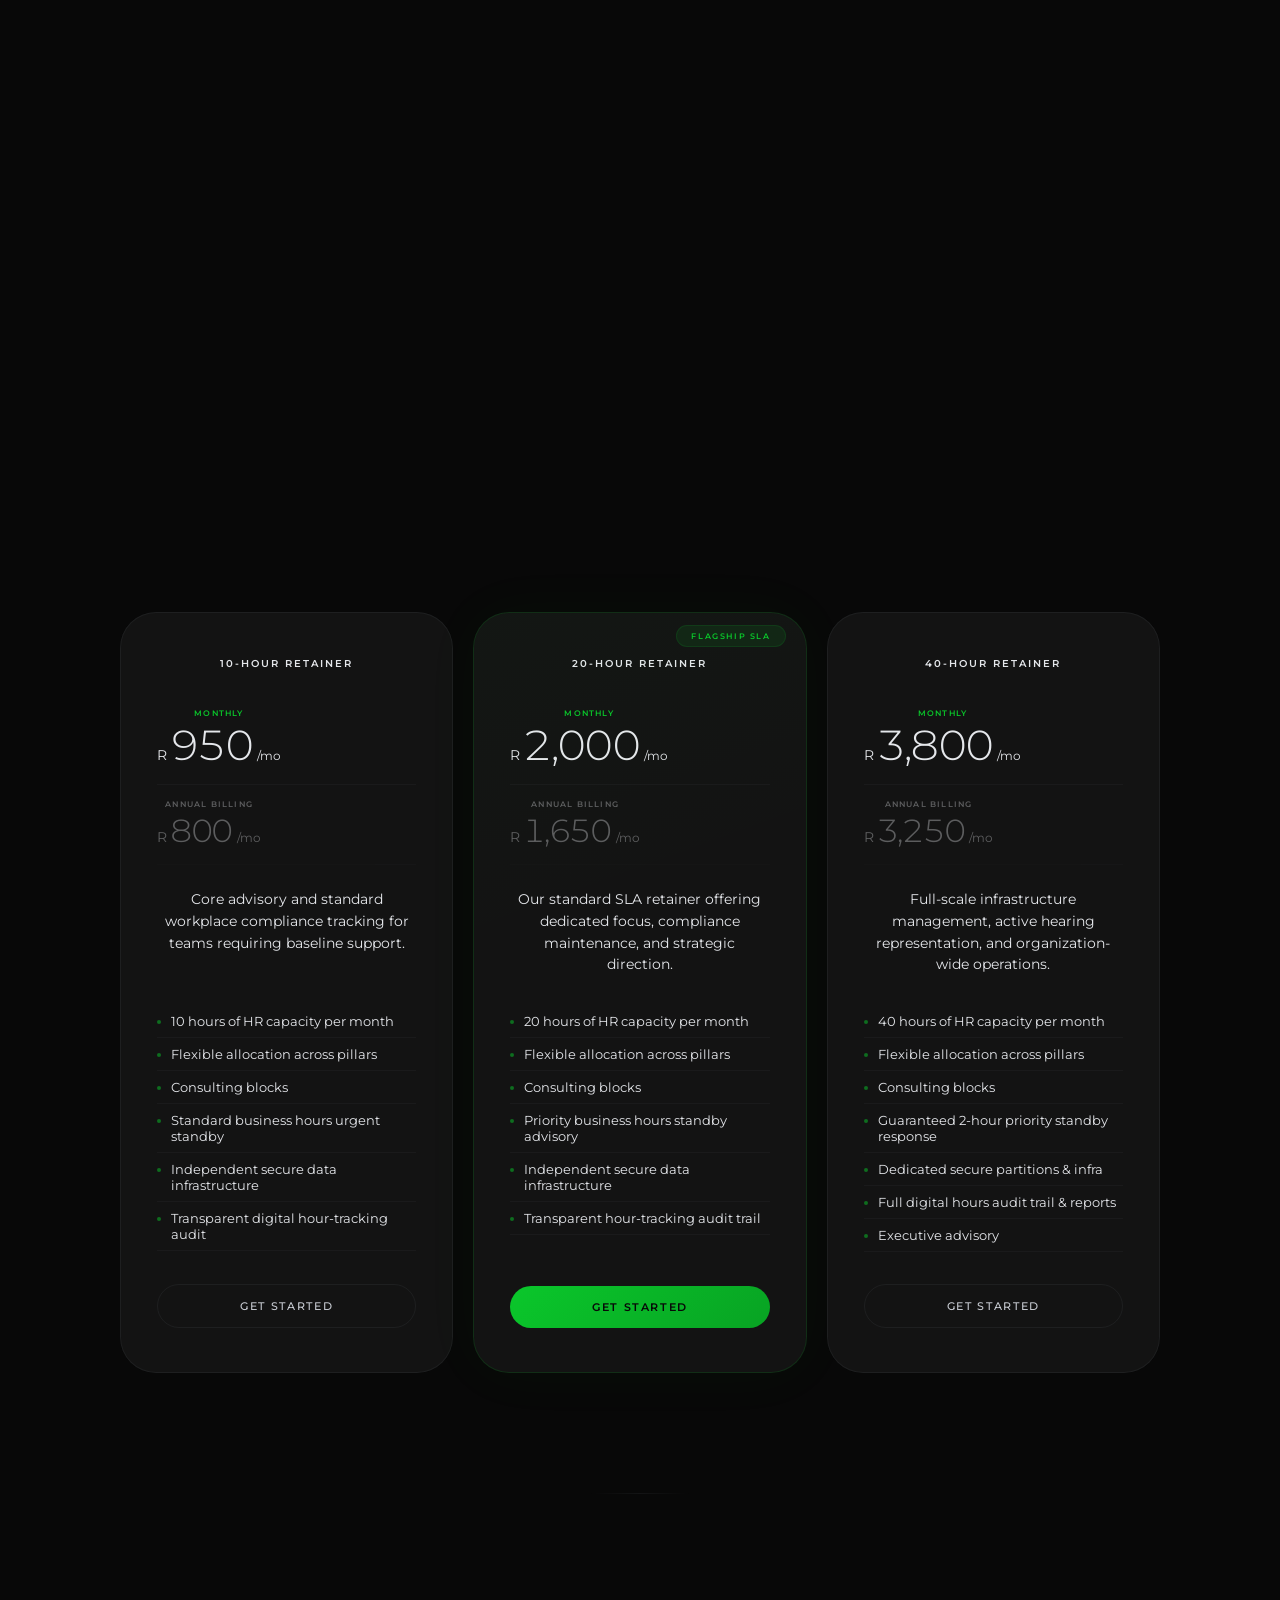
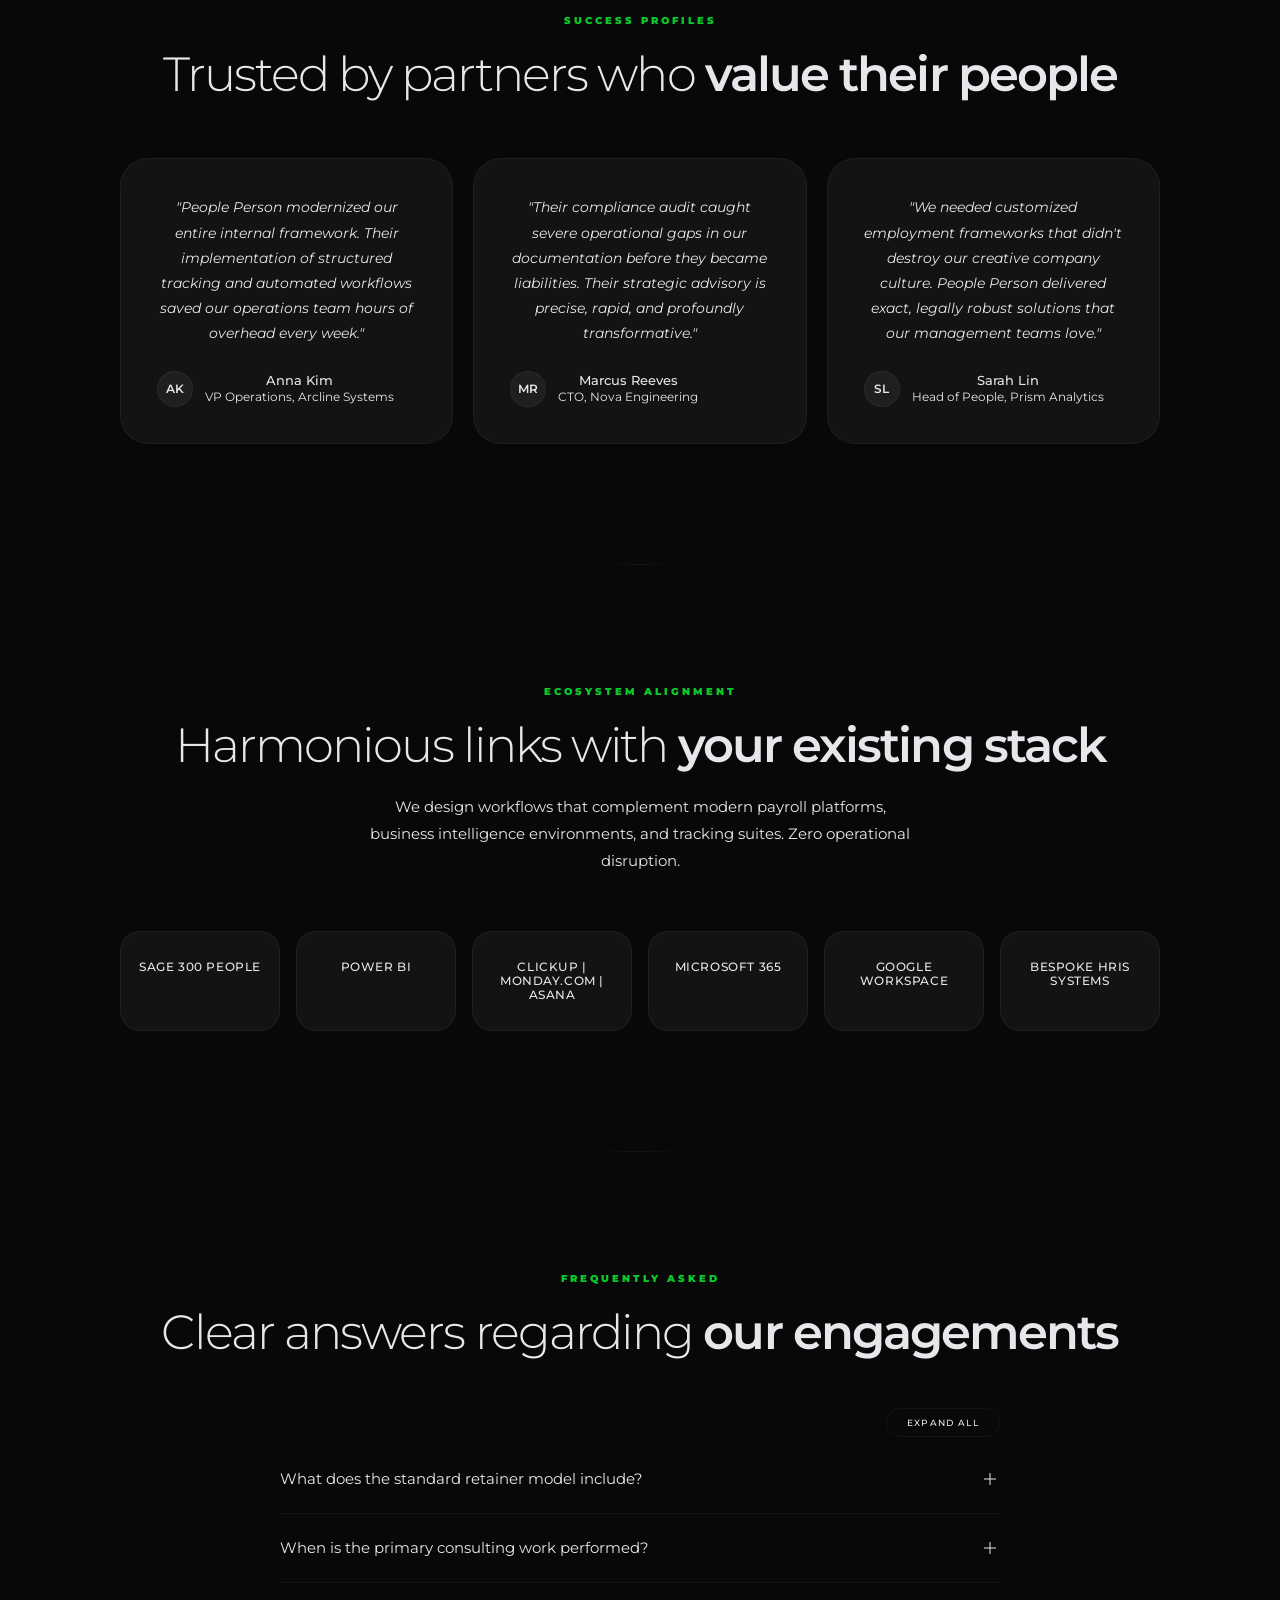
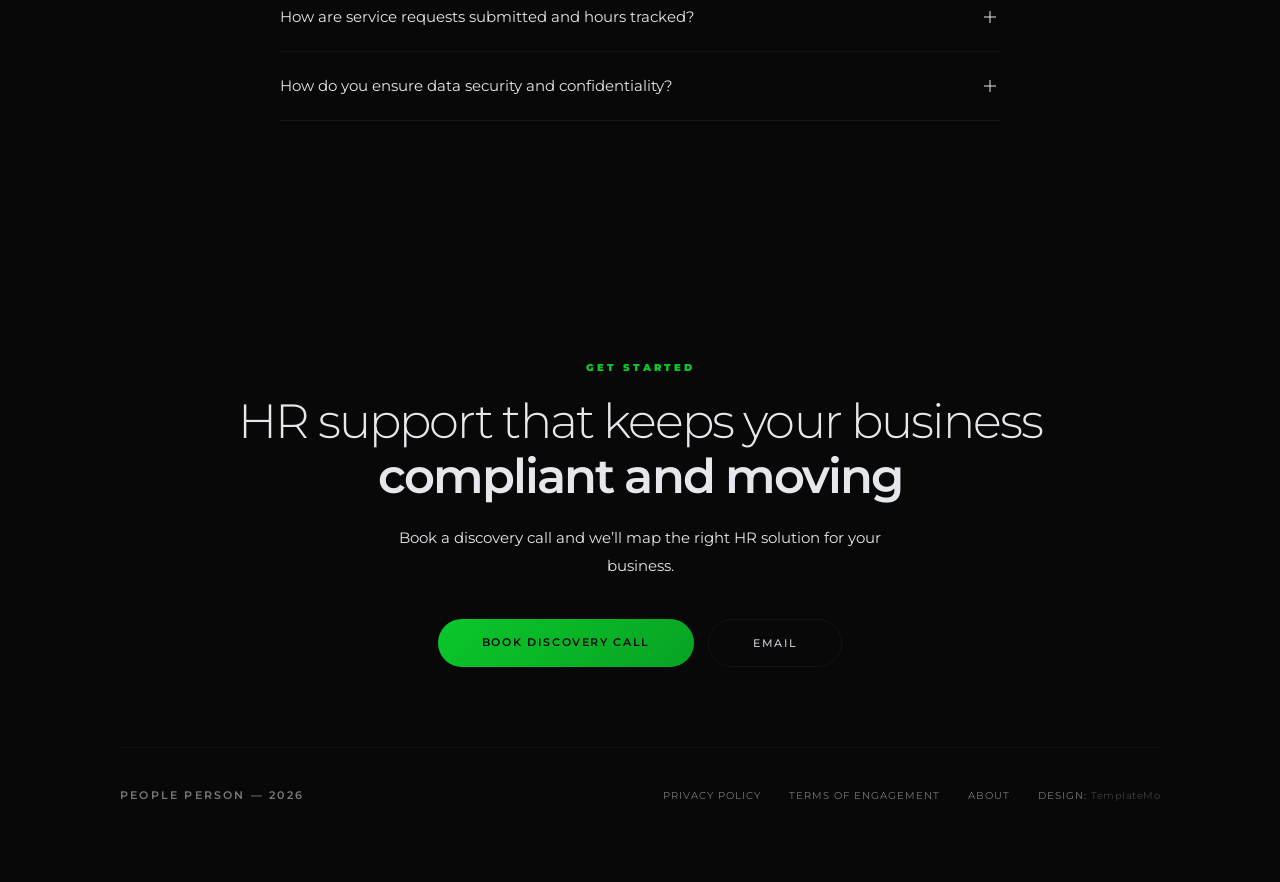
==== commit f15f8f86: "change" ====
--- a/index.html
+++ b/index.html
@@ -95,9 +95,9 @@
       <div class="hero-badge-dot"></div>
       <span>Human Capital & Compliance Strategy</span>
     </div>
-    <h1>Still spending more time on HR than<br><em>your business?</em></h1>
+    <h1>HR frameworks that<br><em>empower growth</em></h1>
     <p class="hero-sub">
-      Let us help you!
+      Bespoke HR infrastructure, robust policy architecture, and automated operations tailored for corporate teams. We align compliance with company culture.
     </p>
     <div class="hero-ctas">
       <a href="#pricing" class="btn-primary">View Retainers</a>
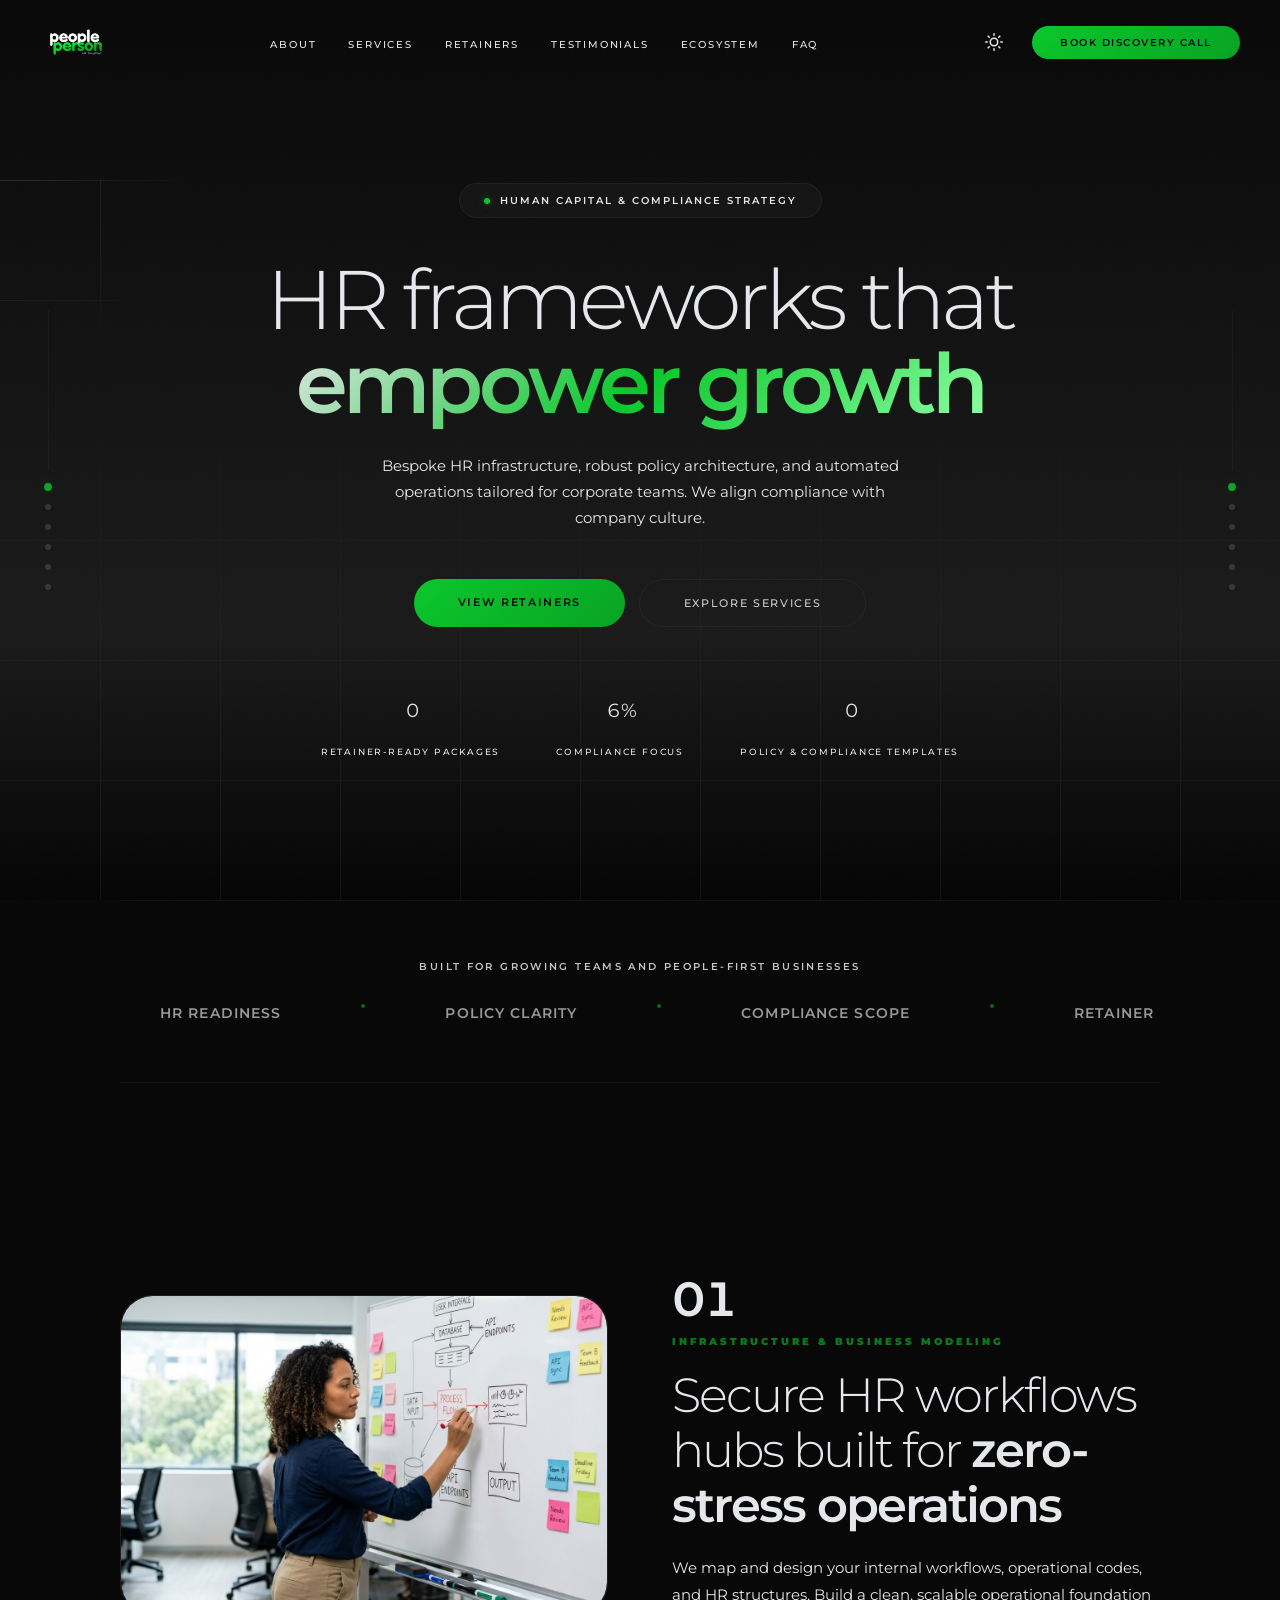
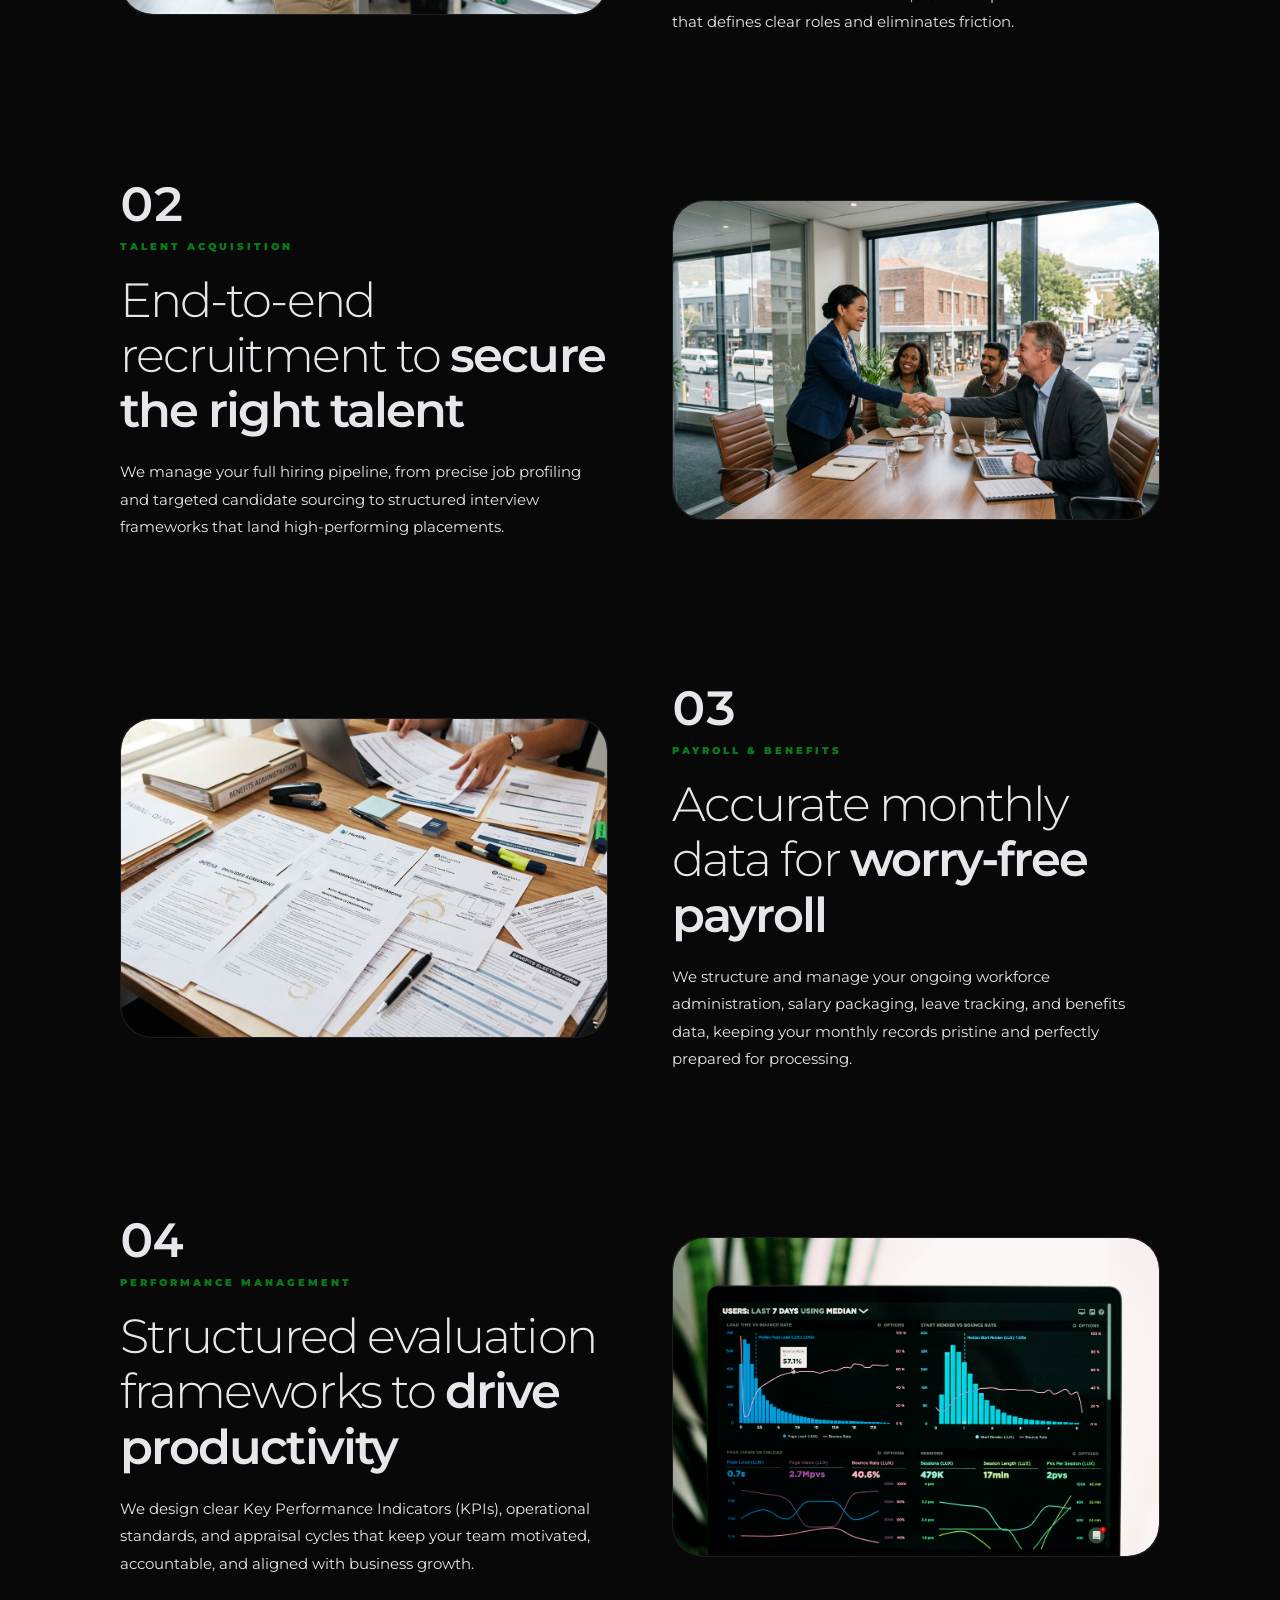
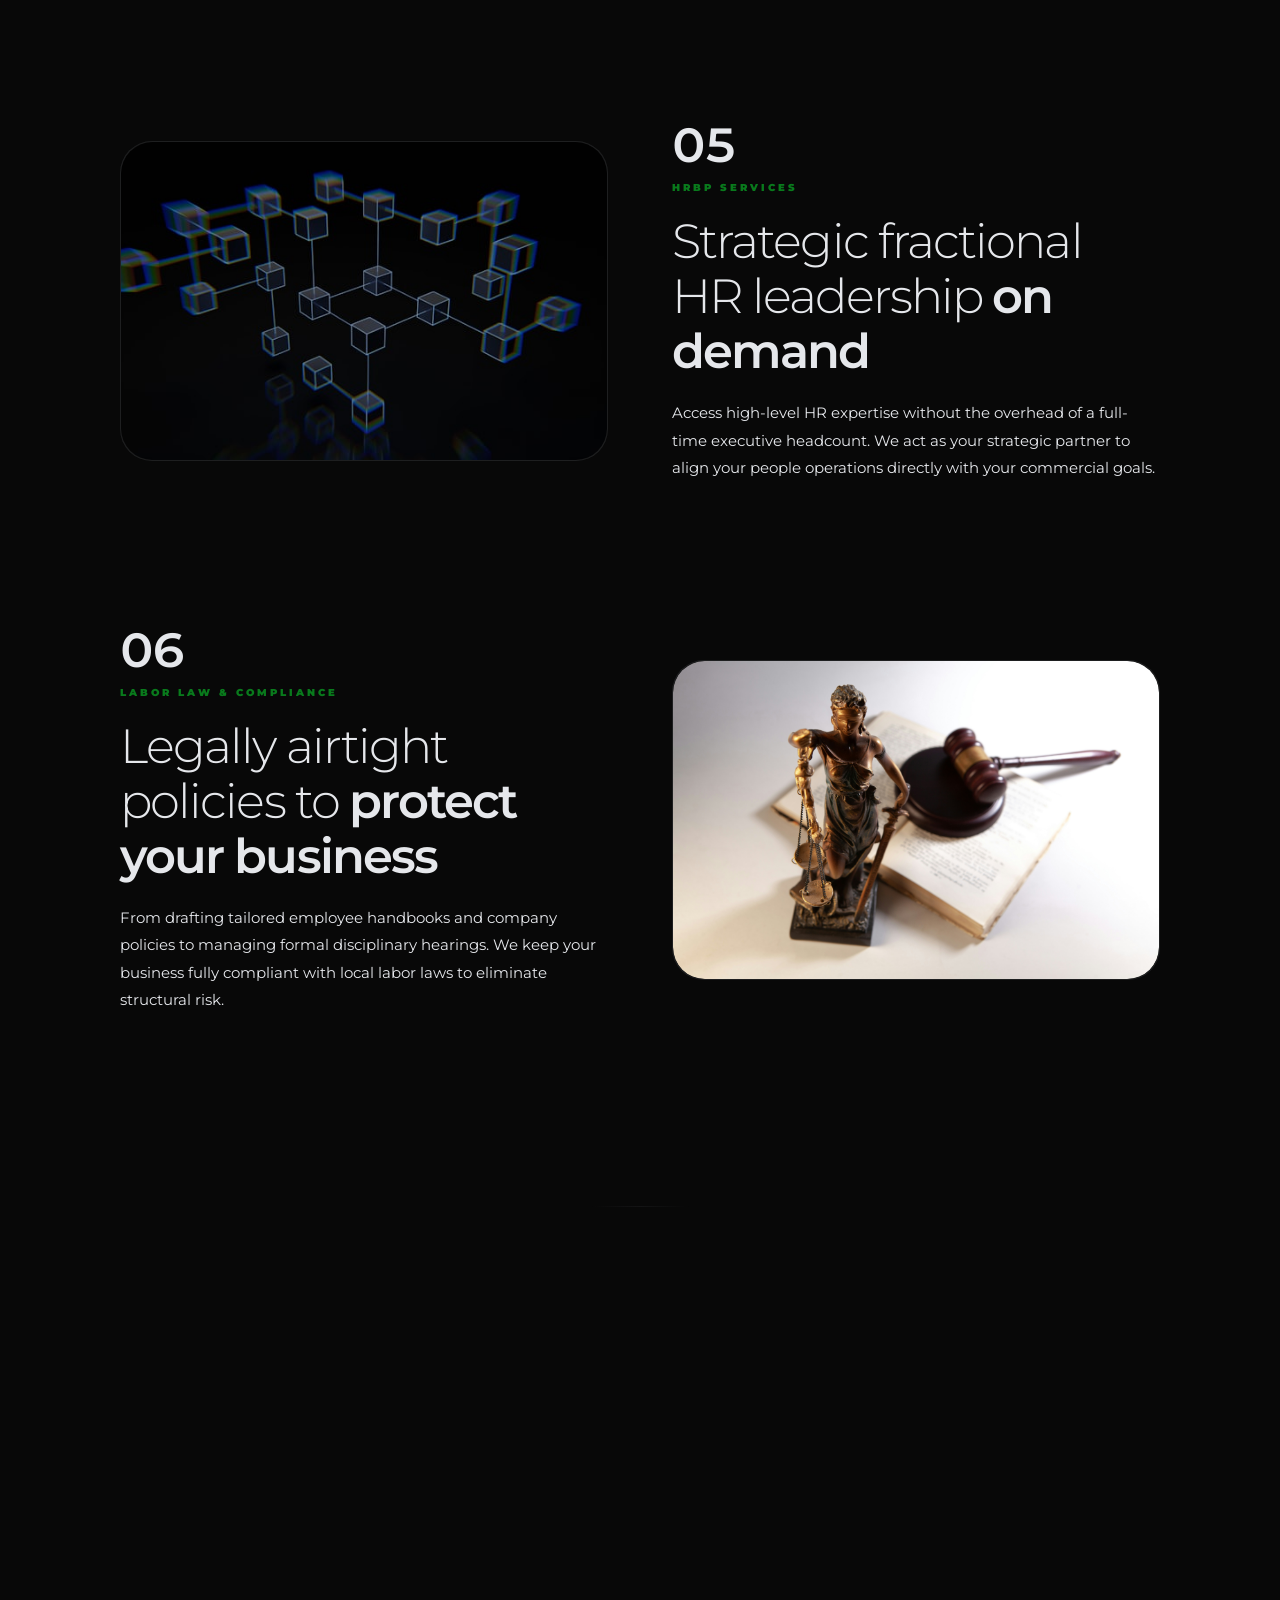
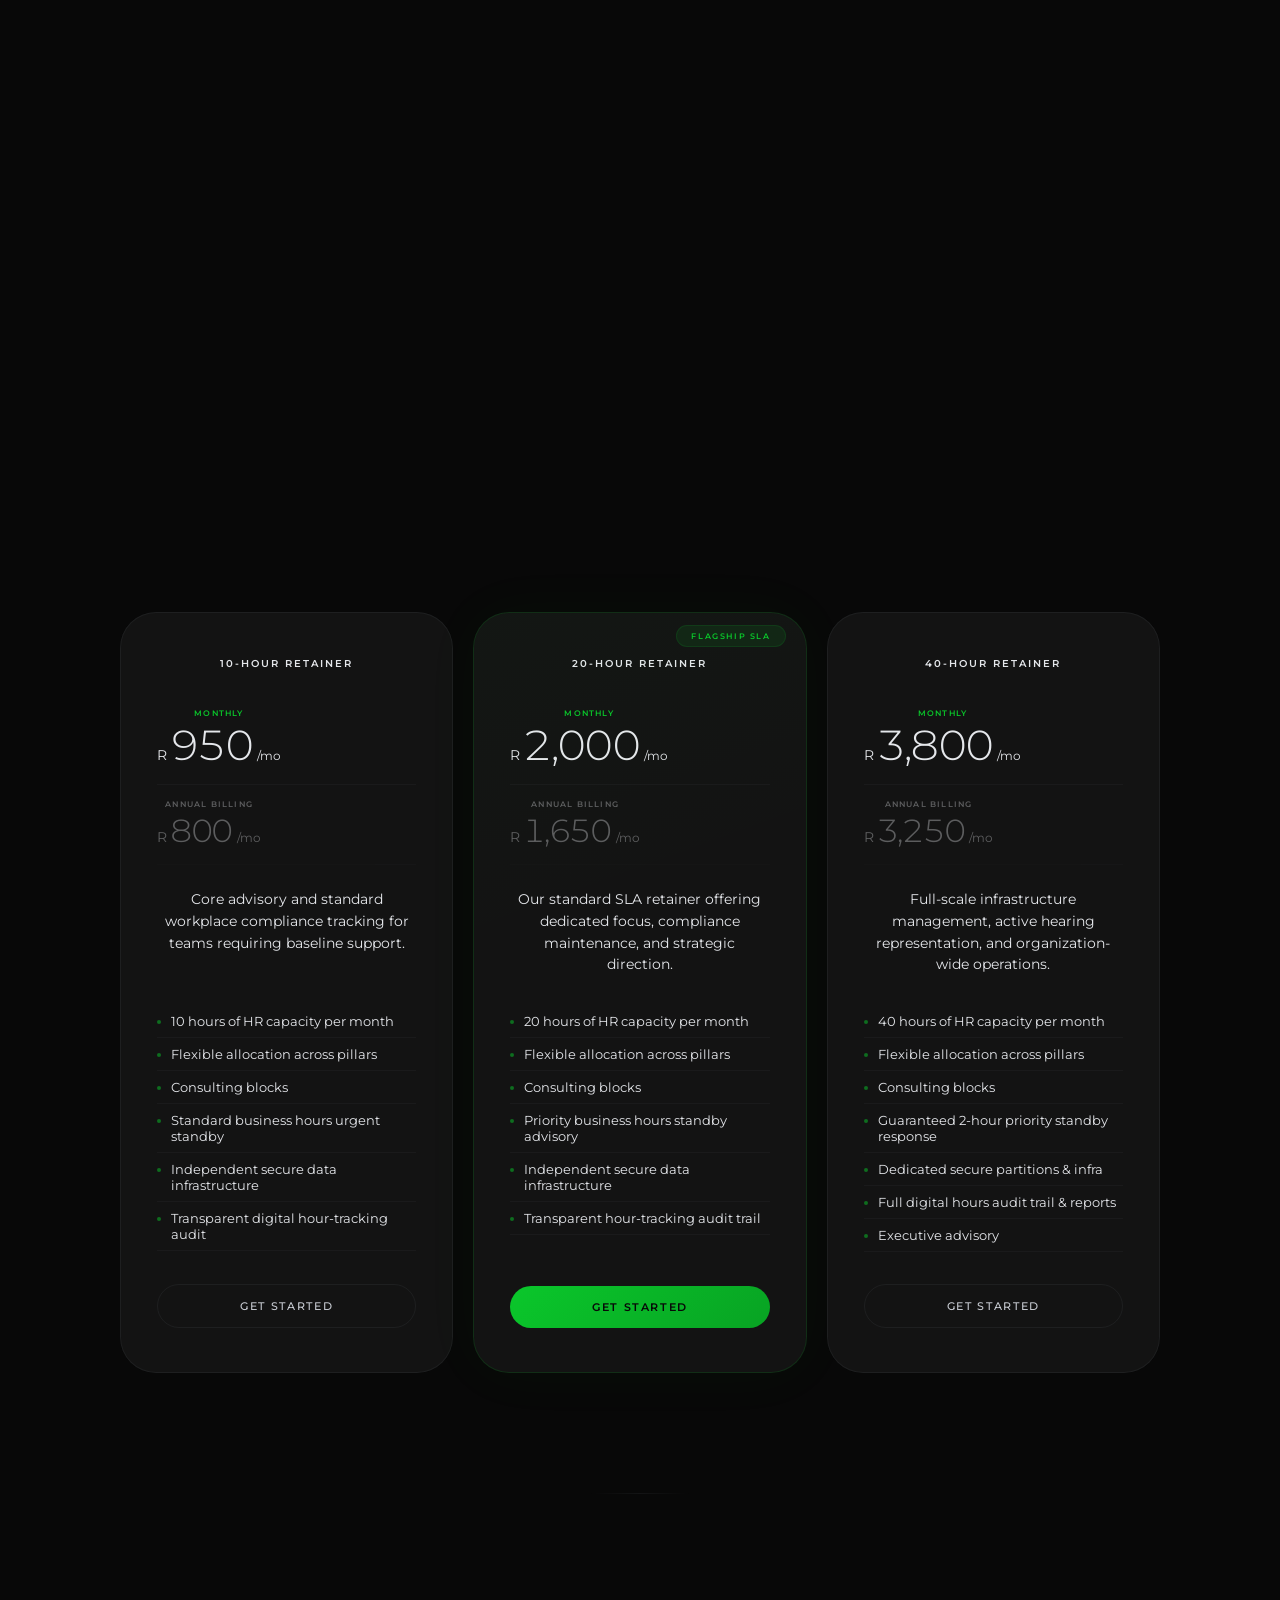
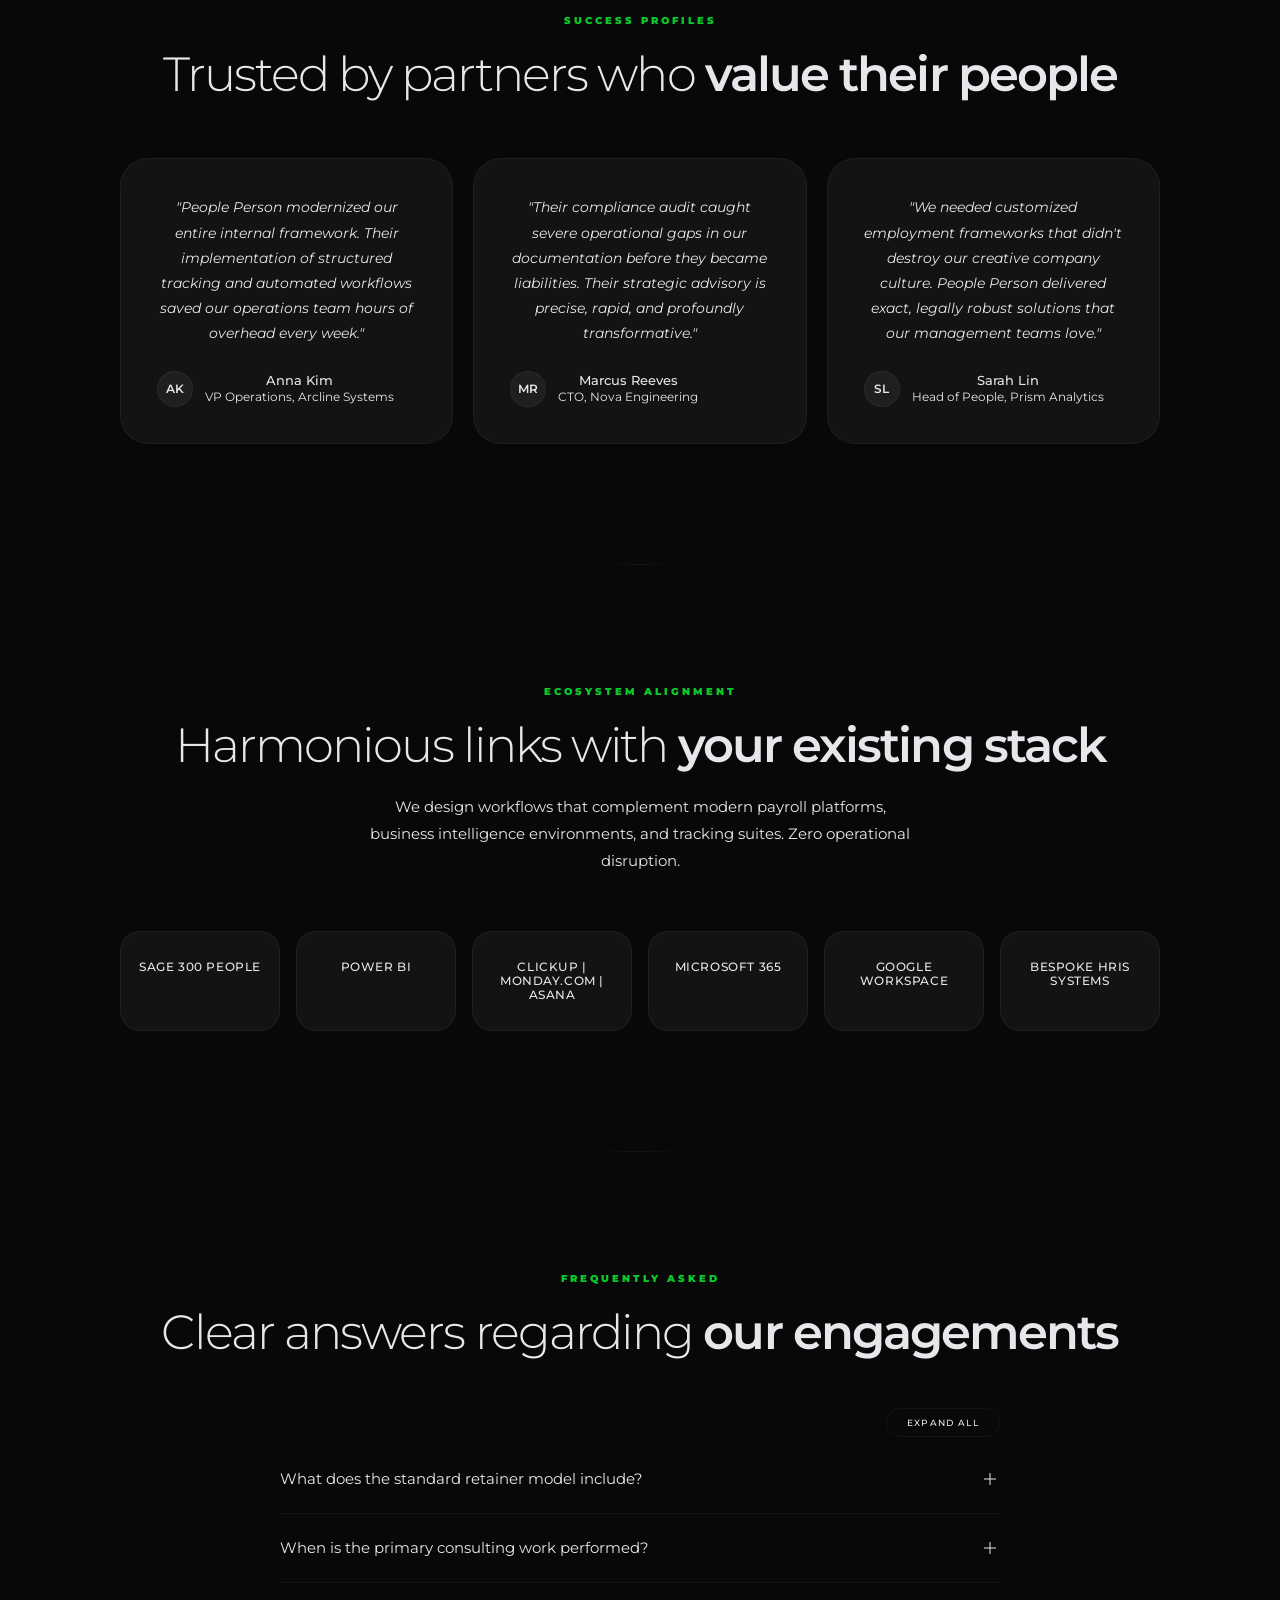
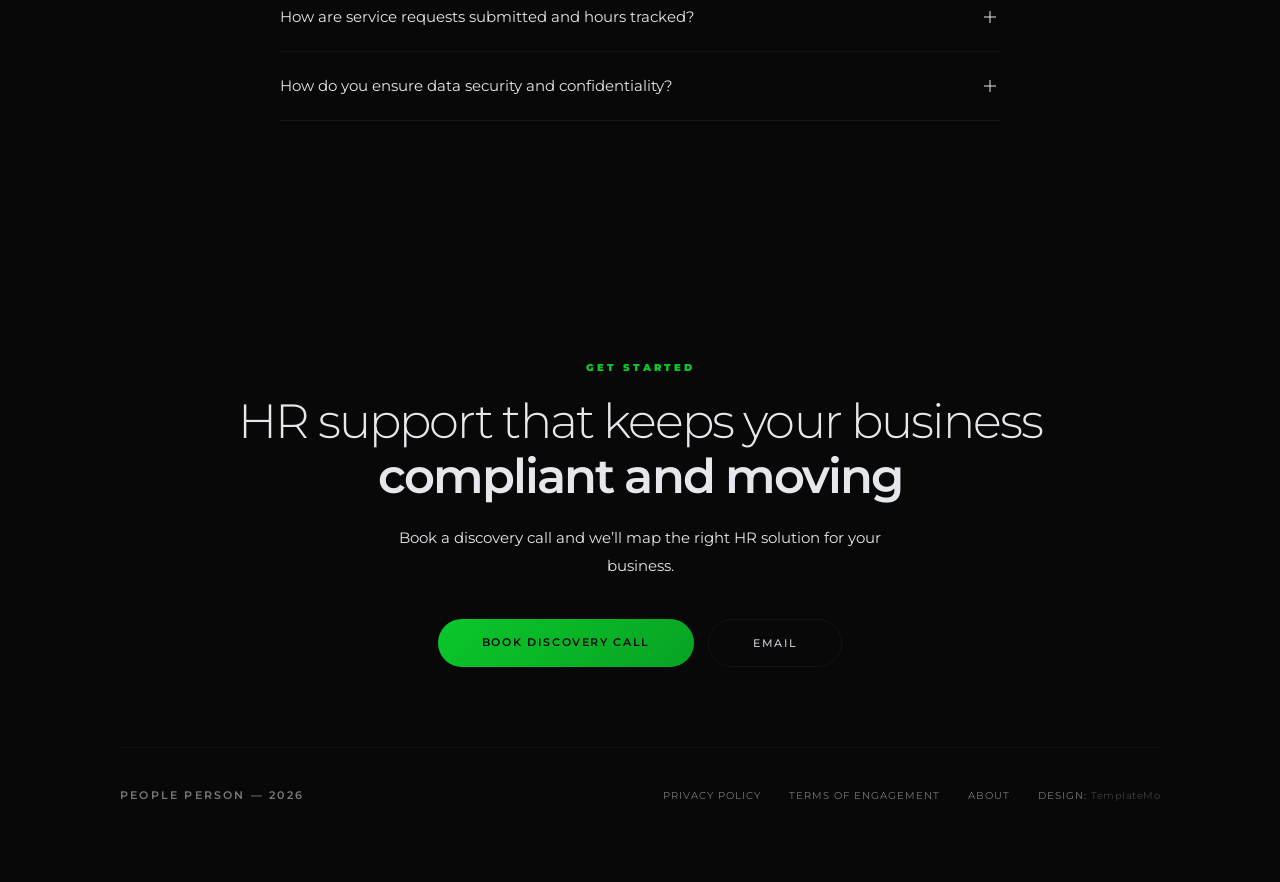
==== commit f71a73ba: "changes" ====
--- a/index.html
+++ b/index.html
@@ -26,6 +26,7 @@
     <img src="images/logo_light_mode1.png" alt="People Person Logo" class="logo-image logo-light">
   </a>
   <ul class="nav-links">
+    <li><a href="about.html">About</a></li>
     <li><a href="#services">Services</a></li>
     <li><a href="#pricing">Retainers</a></li>
     <li><a href="#testimonials">Testimonials</a></li>
@@ -52,12 +53,13 @@
   <div class="mobile-menu-inner">
     <div class="mobile-menu-links">
       <a href="#hero" class="mobile-menu-link" data-index="01">Home</a>
-      <a href="#services" class="mobile-menu-link" data-index="02">Services</a>
-      <a href="#pricing" class="mobile-menu-link" data-index="03">Retainers</a>
-      <a href="#testimonials" class="mobile-menu-link" data-index="04">Testimonials</a>
-      <a href="#integrations" class="mobile-menu-link" data-index="05">Ecosystem</a>
-      <a href="#faq" class="mobile-menu-link" data-index="06">FAQ</a>
-      <a href="https://calendar.app.google/dWncbSp8jBmYi63D6" target="_blank" rel="noopener noreferrer" class="mobile-menu-link" data-index="07">Book Discovery Call</a>
+      <a href="about.html" class="mobile-menu-link" data-index="02">About</a>
+      <a href="#services" class="mobile-menu-link" data-index="03">Services</a>
+      <a href="#pricing" class="mobile-menu-link" data-index="04">Retainers</a>
+      <a href="#testimonials" class="mobile-menu-link" data-index="05">Testimonials</a>
+      <a href="#integrations" class="mobile-menu-link" data-index="06">Ecosystem</a>
+      <a href="#faq" class="mobile-menu-link" data-index="07">FAQ</a>
+      <a href="https://calendar.app.google/dWncbSp8jBmYi63D6" target="_blank" rel="noopener noreferrer" class="mobile-menu-link" data-index="08">Book Discovery Call</a>
     </div>
     <div class="mobile-menu-footer">
       <a href="privacy.html">Privacy Policy</a>
